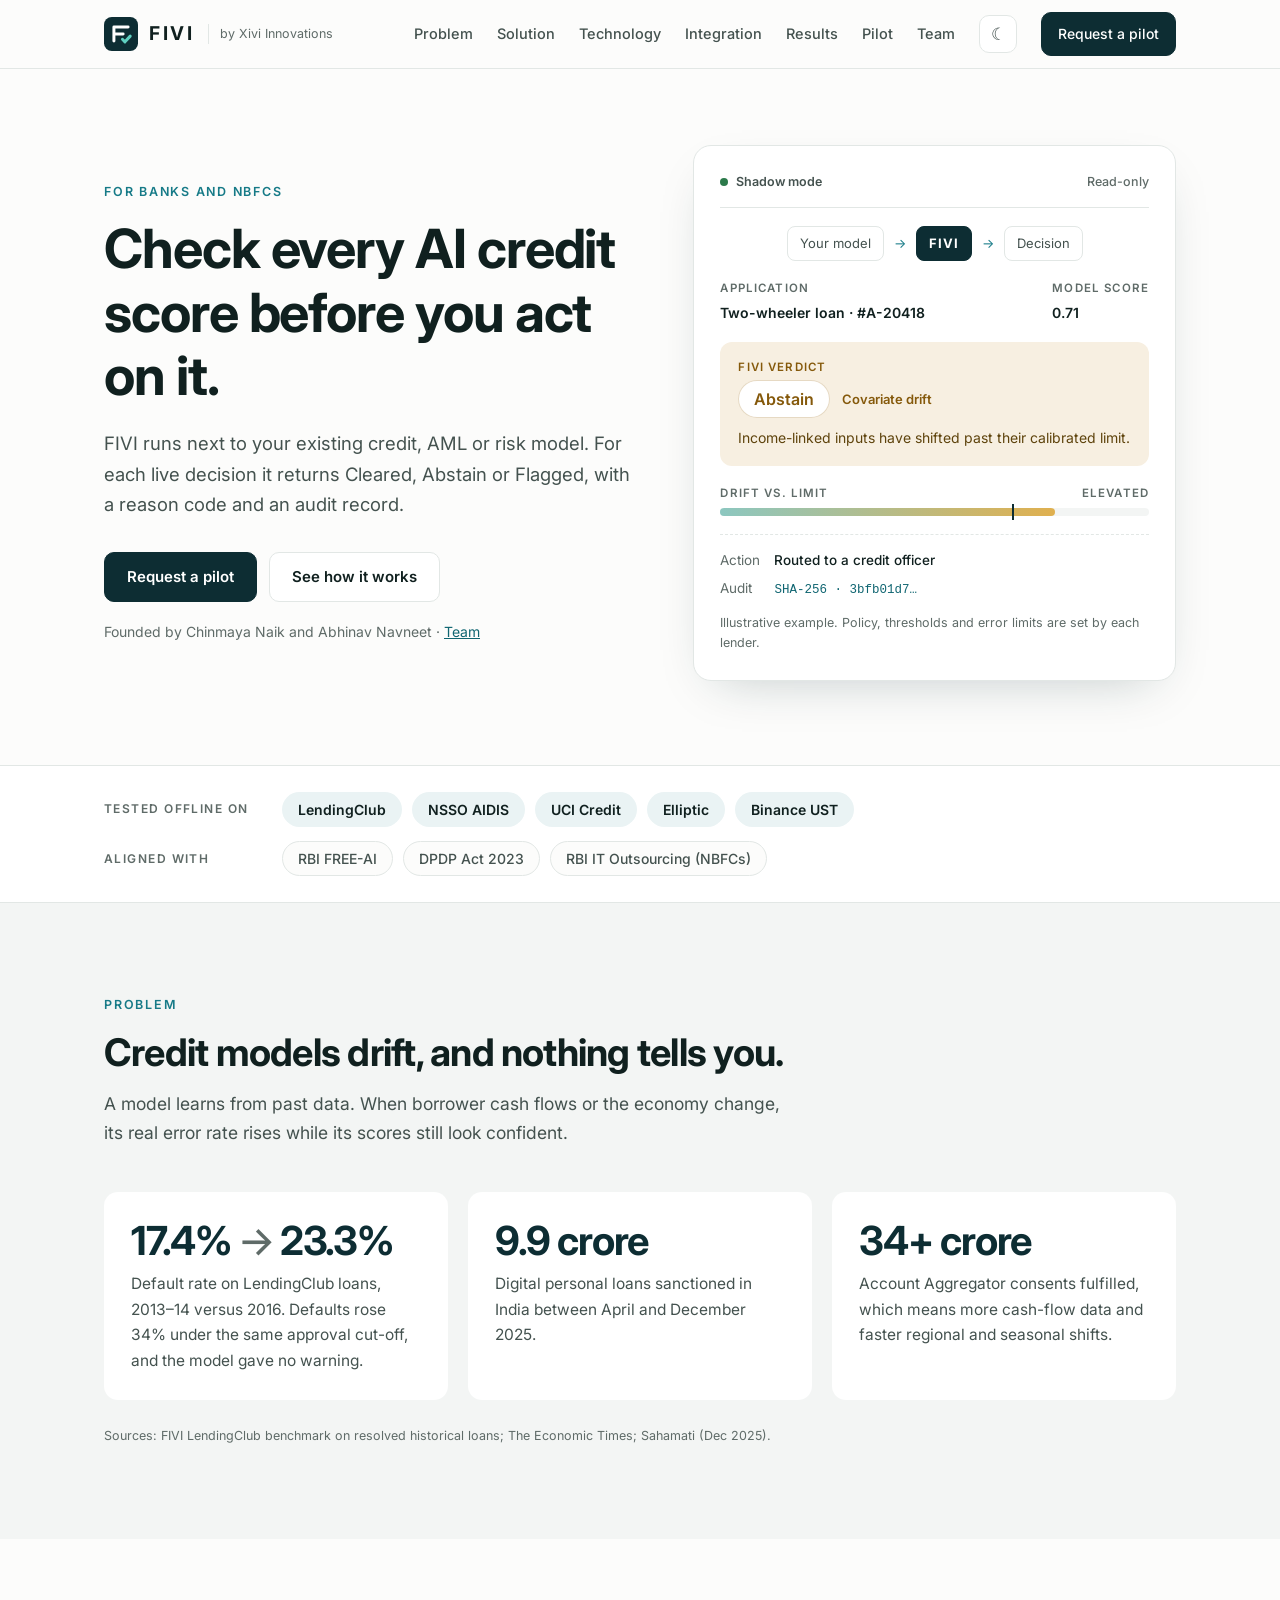
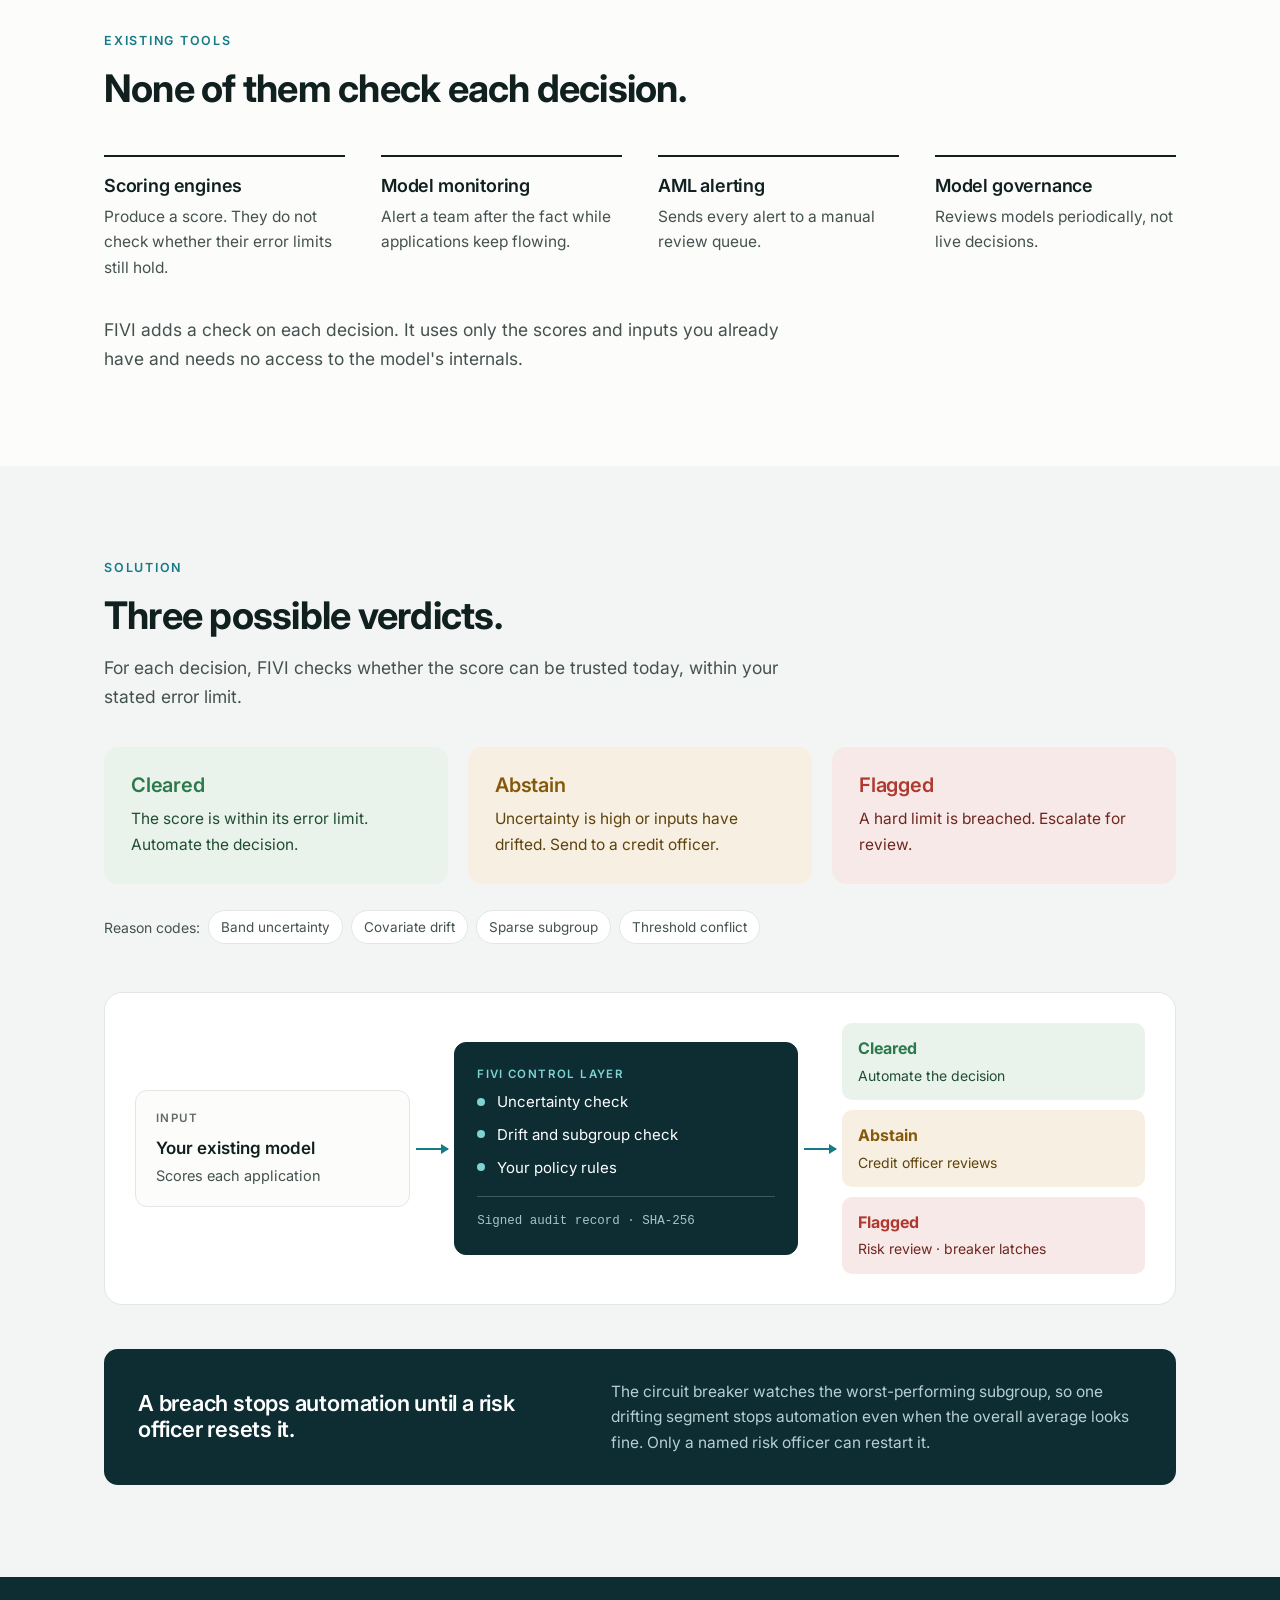
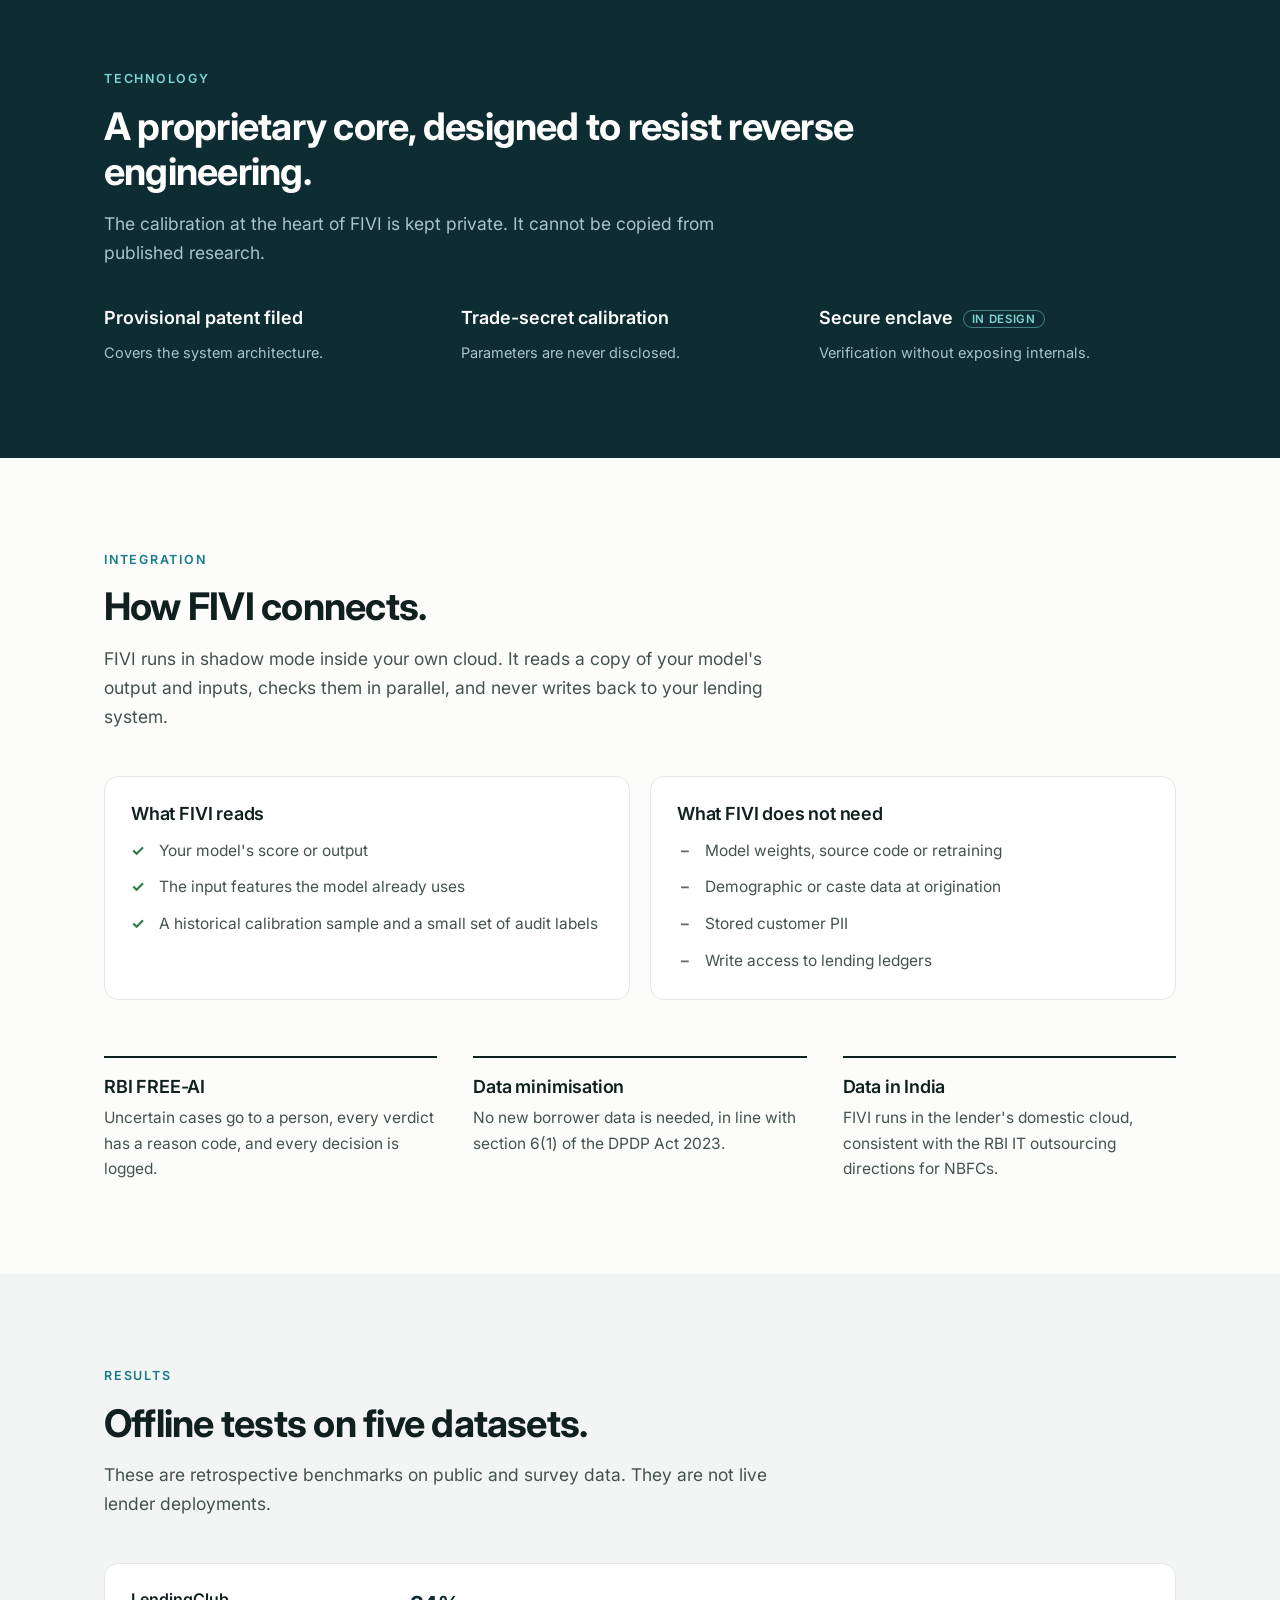
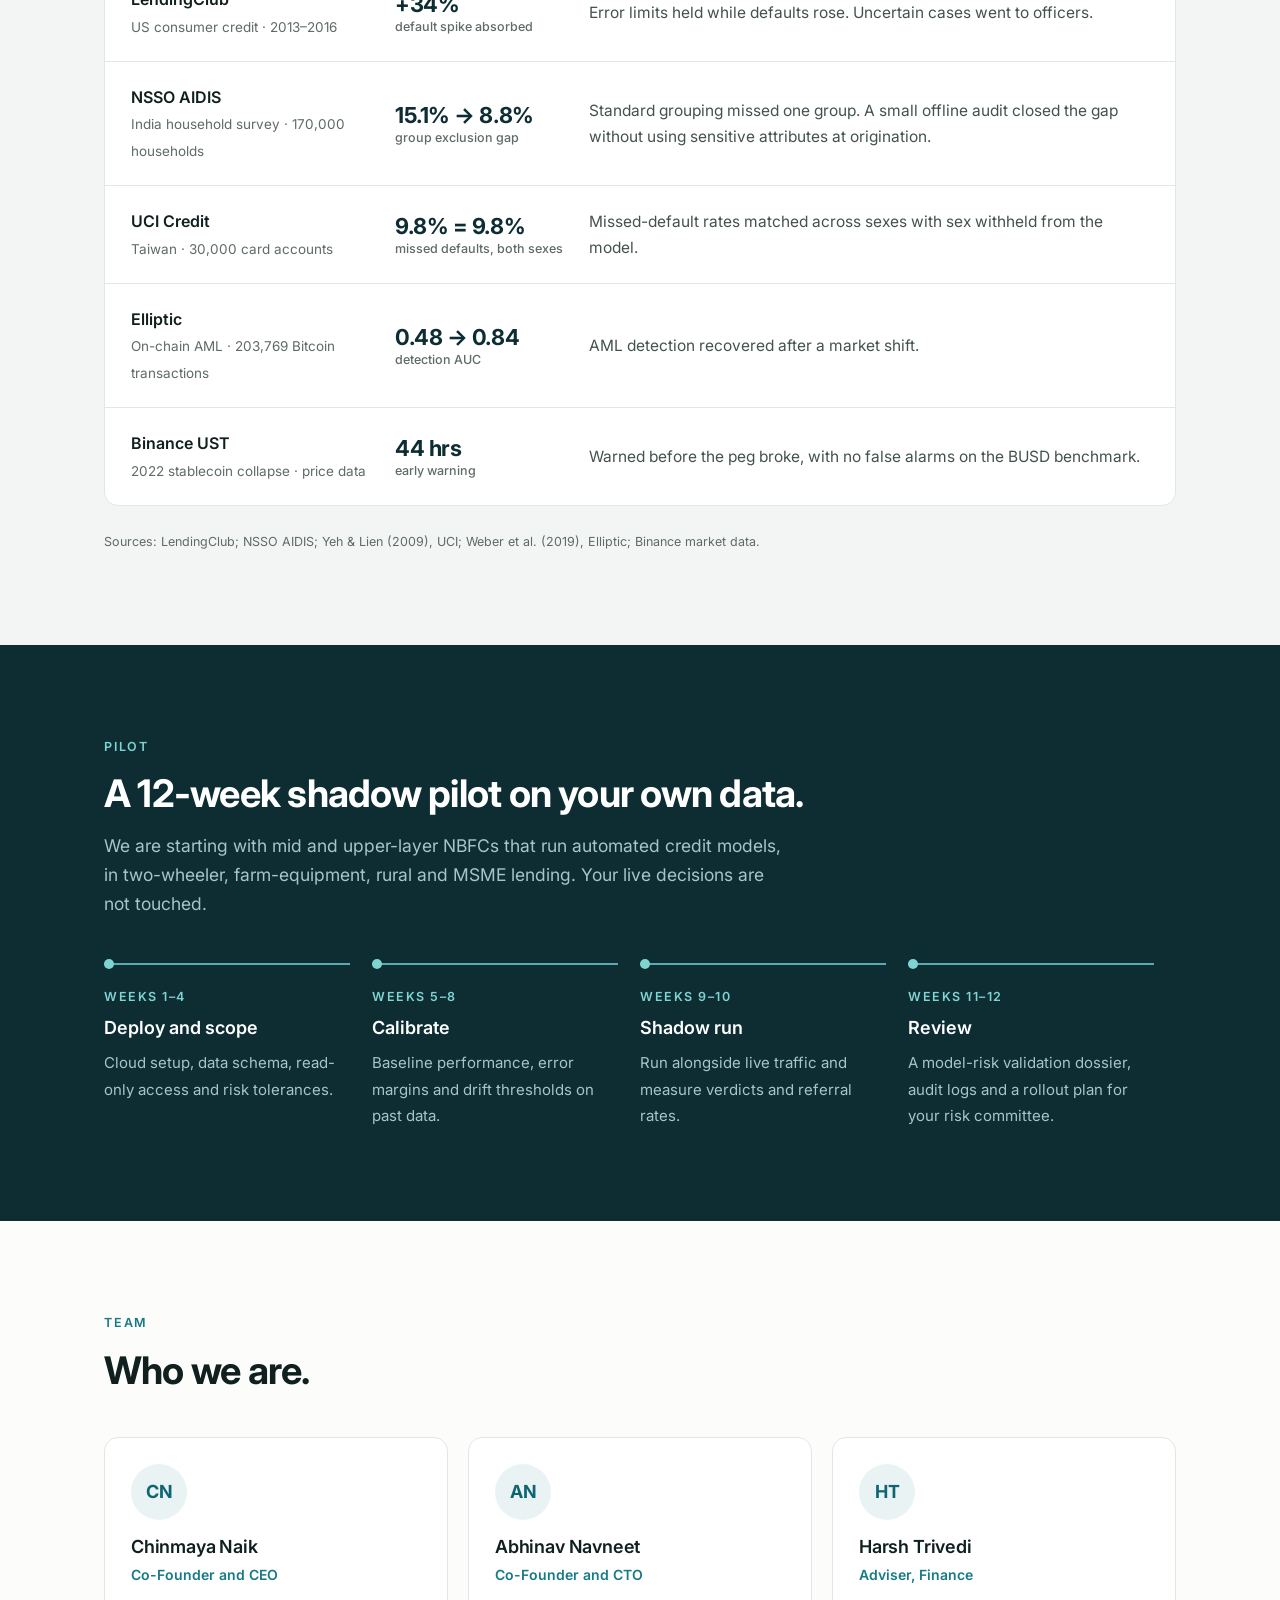
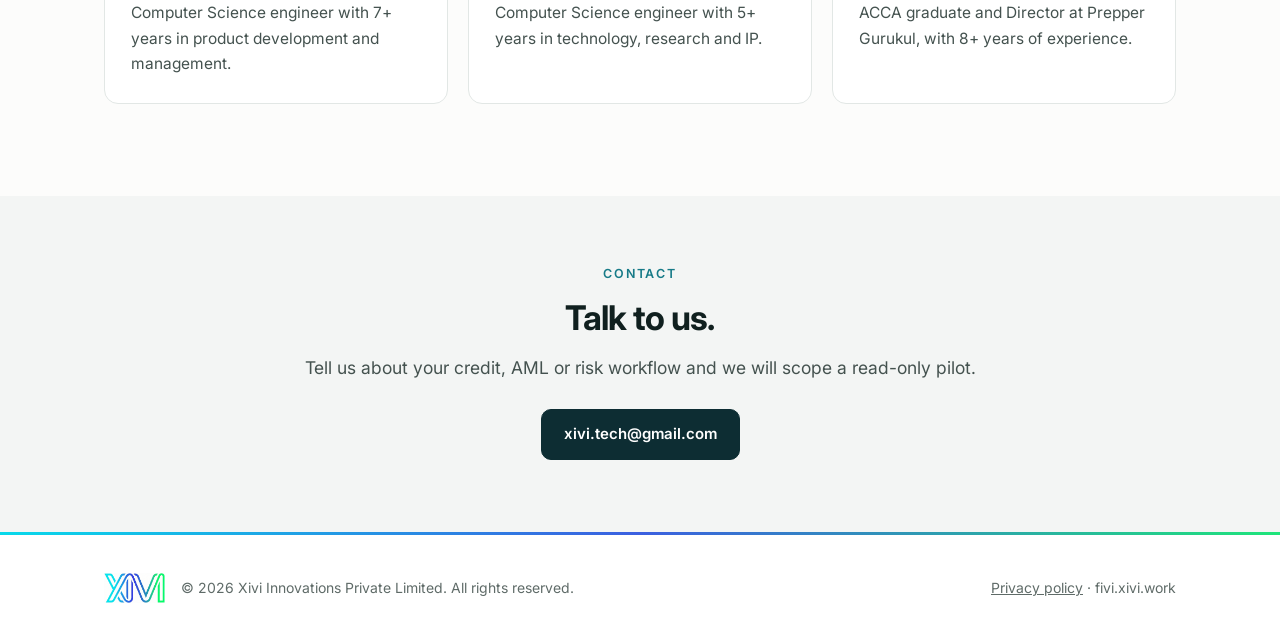
==== index.html @ 16d146a1 "Default to light mode, add opt-in dark toggle Co-Authored-By: Claude Sonnet 5.5 <noreply@anthropic.c" ====
<!doctype html>
<html lang="en">
<head>
<meta charset="utf-8">
<meta name="viewport" content="width=device-width, initial-scale=1">
<meta name="color-scheme" content="light">
<script>try{if(localStorage.getItem("fivi-theme")==="dark")document.documentElement.setAttribute("data-theme","dark")}catch(e){}</script>
<title>FIVI — Verification layer for AI credit decisions</title>
<meta name="description" content="FIVI runs next to your existing credit, AML or risk model and returns Cleared, Abstain or Flagged for each live decision, with a reason code and an audit record.">
<meta property="og:title" content="FIVI — Verification layer for AI credit decisions">
<meta property="og:description" content="Check every AI credit score against your error limits before you act on it.">
<link rel="icon" href="assets/fivi-mark.svg" type="image/svg+xml">
<link rel="preconnect" href="https://fonts.googleapis.com">
<link rel="preconnect" href="https://fonts.gstatic.com" crossorigin>
<link href="https://fonts.googleapis.com/css2?family=Inter:wght@400;500;600;700&display=swap" rel="stylesheet">
<link rel="stylesheet" href="assets/site.css">
</head>
<body>

<header>
  <div class="wrap nav">
    <a class="brand" href="#top" aria-label="FIVI home">
      <img src="assets/fivi-mark.svg" alt="">
      <b>FIVI</b><span>by Xivi Innovations</span>
    </a>
    <nav class="links">
      <a href="#problem">Problem</a>
      <a href="#solution">Solution</a>
      <a href="#technology">Technology</a>
      <a href="#integration">Integration</a>
      <a href="#results">Results</a>
      <a href="#pilot">Pilot</a>
      <a href="#team">Team</a>
      <button class="theme" id="theme" type="button" aria-label="Switch to dark mode">☾</button>
      <a class="btn primary sm" href="#contact">Request a pilot</a>
    </nav>
  </div>
</header>

<main id="top">

<section class="hero">
  <div class="wrap">
    <div>
      <p class="eyebrow">For banks and NBFCs</p>
      <h1>Check every AI credit score before you act on it.</h1>
      <p class="lead">FIVI runs next to your existing credit, AML or risk model. For each live decision it returns Cleared, Abstain or Flagged, with a reason code and an audit record.</p>
      <div class="cta">
        <a class="btn primary" href="#contact">Request a pilot</a>
        <a class="btn" href="#solution">See how it works</a>
      </div>
      <p class="founders">Founded by Chinmaya Naik and Abhinav Navneet · <a href="#team">Team</a></p>
    </div>

    <div class="panel" aria-label="Example FIVI verdict screen">
      <div class="pbar"><span class="dot live"></span>Shadow mode<span class="pbar-r">Read-only</span></div>
      <div class="pflow">
        <span>Your model</span><i>→</i><span class="core">FIVI</span><i>→</i><span>Decision</span>
      </div>
      <div class="pcase">
        <div><small>Application</small><b>Two-wheeler loan · #A-20418</b></div>
        <div><small>Model score</small><b>0.71</b></div>
      </div>
      <div class="pverdict">
        <small>FIVI verdict</small>
        <div class="vrow"><span class="chip warn big">Abstain</span><span class="rc">Covariate drift</span></div>
        <p>Income-linked inputs have shifted past their calibrated limit.</p>
      </div>
      <div class="meter">
        <div class="mrow"><small>Drift vs. limit</small><small>Elevated</small></div>
        <div class="track"><div class="fill"></div><div class="lim"></div></div>
      </div>
      <dl class="record">
        <dt>Action</dt><dd>Routed to a credit officer</dd>
        <dt>Audit</dt><dd><code>SHA-256 · 3bfb01d7…</code></dd>
      </dl>
      <p class="note">Illustrative example. Policy, thresholds and error limits are set by each lender.</p>
    </div>
  </div>
</section>

<div class="proof" aria-label="Offline tests and regulatory alignment">
  <div class="wrap">
    <div class="prow">
      <span class="plabel">Tested offline on</span>
      <div class="pitems tested"><span>LendingClub</span><span>NSSO AIDIS</span><span>UCI Credit</span><span>Elliptic</span><span>Binance UST</span></div>
    </div>
    <div class="prow">
      <span class="plabel">Aligned with</span>
      <div class="pitems reg"><span>RBI FREE-AI</span><span>DPDP Act 2023</span><span>RBI IT Outsourcing (NBFCs)</span></div>
    </div>
  </div>
</div>

<section id="problem" class="tint">
  <div class="wrap">
    <p class="eyebrow">Problem</p>
    <h2>Credit models drift, and nothing tells you.</h2>
    <p class="sec-intro">A model learns from past data. When borrower cash flows or the economy change, its real error rate rises while its scores still look confident.</p>
    <div class="grid g3">
      <div class="card">
        <div class="num">17.4%<span class="to">→</span>23.3%</div>
        <p class="cap">Default rate on LendingClub loans, 2013–14 versus 2016. Defaults rose 34% under the same approval cut-off, and the model gave no warning.</p>
      </div>
      <div class="card">
        <div class="num">9.9 crore</div>
        <p class="cap">Digital personal loans sanctioned in India between April and December 2025.</p>
      </div>
      <div class="card">
        <div class="num">34+ crore</div>
        <p class="cap">Account Aggregator consents fulfilled, which means more cash-flow data and faster regional and seasonal shifts.</p>
      </div>
    </div>
    <p class="src">Sources: FIVI LendingClub benchmark on resolved historical loans; The Economic Times; Sahamati (Dec 2025).</p>
  </div>
</section>

<section id="gap">
  <div class="wrap">
    <p class="eyebrow">Existing tools</p>
    <h2>None of them check each decision.</h2>
    <div class="cols c4">
      <div><h3>Scoring engines</h3><p>Produce a score. They do not check whether their error limits still hold.</p></div>
      <div><h3>Model monitoring</h3><p>Alert a team after the fact while applications keep flowing.</p></div>
      <div><h3>AML alerting</h3><p>Sends every alert to a manual review queue.</p></div>
      <div><h3>Model governance</h3><p>Reviews models periodically, not live decisions.</p></div>
    </div>
    <p class="sec-intro" style="margin-top:36px">FIVI adds a check on each decision. It uses only the scores and inputs you already have and needs no access to the model's internals.</p>
  </div>
</section>

<section id="solution" class="tint">
  <div class="wrap">
    <p class="eyebrow">Solution</p>
    <h2>Three possible verdicts.</h2>
    <p class="sec-intro">For each decision, FIVI checks whether the score can be trusted today, within your stated error limit.</p>
    <div class="grid g3" style="margin-top:36px">
      <div class="vc ok"><h3>Cleared</h3><p>The score is within its error limit. Automate the decision.</p></div>
      <div class="vc warn"><h3>Abstain</h3><p>Uncertainty is high or inputs have drifted. Send to a credit officer.</p></div>
      <div class="vc bad"><h3>Flagged</h3><p>A hard limit is breached. Escalate for review.</p></div>
    </div>
    <div class="codes"><span>Reason codes:</span>
      <span class="t">Band uncertainty</span><span class="t">Covariate drift</span><span class="t">Sparse subgroup</span><span class="t">Threshold conflict</span></div>

    <div class="diagram" role="img" aria-label="Your model's score goes into the FIVI control layer, which returns Cleared to automate, Abstain to a credit officer, or Flagged to risk review.">
      <div class="d-box">
        <small>Input</small>
        <b>Your existing model</b>
        <span>Scores each application</span>
      </div>
      <div class="d-arrow" aria-hidden="true"></div>
      <div class="d-box core">
        <small>FIVI control layer</small>
        <ul><li>Uncertainty check</li><li>Drift and subgroup check</li><li>Your policy rules</li></ul>
        <div class="seal">Signed audit record · SHA-256</div>
      </div>
      <div class="d-arrow" aria-hidden="true"></div>
      <div class="d-outs">
        <div class="d-out ok"><b>Cleared</b><span>Automate the decision</span></div>
        <div class="d-out warn"><b>Abstain</b><span>Credit officer reviews</span></div>
        <div class="d-out bad"><b>Flagged</b><span>Risk review · breaker latches</span></div>
      </div>
    </div>

    <div class="callout">
      <h3>A breach stops automation until a risk officer resets it.</h3>
      <p>The circuit breaker watches the worst-performing subgroup, so one drifting segment stops automation even when the overall average looks fine. Only a named risk officer can restart it.</p>
    </div>
  </div>
</section>

<section id="technology" class="dark">
  <div class="wrap">
    <p class="eyebrow">Technology</p>
    <h2>A proprietary core, designed to resist reverse engineering.</h2>
    <p class="sec-intro">The calibration at the heart of FIVI is kept private. It cannot be copied from published research.</p>
    <div class="defend solo">
      <div><b>Provisional patent filed</b><span>Covers the system architecture.</span></div>
      <div><b>Trade-secret calibration</b><span>Parameters are never disclosed.</span></div>
      <div><b>Secure enclave <em>in design</em></b><span>Verification without exposing internals.</span></div>
    </div>
  </div>
</section>

<section id="integration">
  <div class="wrap">
    <p class="eyebrow">Integration</p>
    <h2>How FIVI connects.</h2>
    <p class="sec-intro">FIVI runs in shadow mode inside your own cloud. It reads a copy of your model's output and inputs, checks them in parallel, and never writes back to your lending system.</p>
    <div class="split">
      <div class="card"><h3>What FIVI reads</h3>
        <ul class="list yes">
          <li>Your model's score or output</li>
          <li>The input features the model already uses</li>
          <li>A historical calibration sample and a small set of audit labels</li>
        </ul>
      </div>
      <div class="card"><h3>What FIVI does not need</h3>
        <ul class="list no">
          <li>Model weights, source code or retraining</li>
          <li>Demographic or caste data at origination</li>
          <li>Stored customer PII</li>
          <li>Write access to lending ledgers</li>
        </ul>
      </div>
    </div>
    <div class="cols c3">
      <div><h3>RBI FREE-AI</h3><p>Uncertain cases go to a person, every verdict has a reason code, and every decision is logged.</p></div>
      <div><h3>Data minimisation</h3><p>No new borrower data is needed, in line with section 6(1) of the DPDP Act 2023.</p></div>
      <div><h3>Data in India</h3><p>FIVI runs in the lender's domestic cloud, consistent with the RBI IT outsourcing directions for NBFCs.</p></div>
    </div>
  </div>
</section>

<section id="results" class="tint">
  <div class="wrap">
    <p class="eyebrow">Results</p>
    <h2>Offline tests on five datasets.</h2>
    <p class="sec-intro">These are retrospective benchmarks on public and survey data. They are not live lender deployments.</p>
    <div class="ds">
      <div class="dsr"><div><b>LendingClub</b><small>US consumer credit · 2013–2016</small></div>
        <div class="st">+34%<small>default spike absorbed</small></div>
        <p>Error limits held while defaults rose. Uncertain cases went to officers.</p></div>
      <div class="dsr"><div><b>NSSO AIDIS</b><small>India household survey · 170,000 households</small></div>
        <div class="st">15.1% → 8.8%<small>group exclusion gap</small></div>
        <p>Standard grouping missed one group. A small offline audit closed the gap without using sensitive attributes at origination.</p></div>
      <div class="dsr"><div><b>UCI Credit</b><small>Taiwan · 30,000 card accounts</small></div>
        <div class="st">9.8% = 9.8%<small>missed defaults, both sexes</small></div>
        <p>Missed-default rates matched across sexes with sex withheld from the model.</p></div>
      <div class="dsr"><div><b>Elliptic</b><small>On-chain AML · 203,769 Bitcoin transactions</small></div>
        <div class="st">0.48 → 0.84<small>detection AUC</small></div>
        <p>AML detection recovered after a market shift.</p></div>
      <div class="dsr"><div><b>Binance UST</b><small>2022 stablecoin collapse · price data</small></div>
        <div class="st">44 hrs<small>early warning</small></div>
        <p>Warned before the peg broke, with no false alarms on the BUSD benchmark.</p></div>
    </div>
    <p class="src">Sources: LendingClub; NSSO AIDIS; Yeh &amp; Lien (2009), UCI; Weber et al. (2019), Elliptic; Binance market data.</p>
  </div>
</section>

<section id="pilot" class="dark">
  <div class="wrap">
    <p class="eyebrow">Pilot</p>
    <h2>A 12-week shadow pilot on your own data.</h2>
    <p class="sec-intro">We are starting with mid and upper-layer NBFCs that run automated credit models, in two-wheeler, farm-equipment, rural and MSME lending. Your live decisions are not touched.</p>
    <div class="tl">
      <div><small>Weeks 1–4</small><b>Deploy and scope</b><span>Cloud setup, data schema, read-only access and risk tolerances.</span></div>
      <div><small>Weeks 5–8</small><b>Calibrate</b><span>Baseline performance, error margins and drift thresholds on past data.</span></div>
      <div><small>Weeks 9–10</small><b>Shadow run</b><span>Run alongside live traffic and measure verdicts and referral rates.</span></div>
      <div><small>Weeks 11–12</small><b>Review</b><span>A model-risk validation dossier, audit logs and a rollout plan for your risk committee.</span></div>
    </div>
  </div>
</section>

<section id="team">
  <div class="wrap">
    <p class="eyebrow">Team</p>
    <h2>Who we are.</h2>
    <div class="grid g3">
      <div class="card person"><div class="avatar">CN</div><h3>Chinmaya Naik</h3><div class="role">Co-Founder and CEO</div>
        <p>Computer Science engineer with 7+ years in product development and management.</p></div>
      <div class="card person"><div class="avatar">AN</div><h3>Abhinav Navneet</h3><div class="role">Co-Founder and CTO</div>
        <p>Computer Science engineer with 5+ years in technology, research and IP.</p></div>
      <div class="card person"><div class="avatar">HT</div><h3>Harsh Trivedi</h3><div class="role">Adviser, Finance</div>
        <p>ACCA graduate and Director at Prepper Gurukul, with 8+ years of experience.</p></div>
    </div>
  </div>
</section>

<section id="contact" class="tint contact">
  <div class="wrap">
    <p class="eyebrow">Contact</p>
    <h2>Talk to us.</h2>
    <p class="sec-intro">Tell us about your credit, AML or risk workflow and we will scope a read-only pilot.</p>
    <div class="cta"><a class="btn primary" href="mailto:xivi.tech@gmail.com?subject=FIVI%20shadow%20pilot">xivi.tech@gmail.com</a></div>
  </div>
</section>

</main>

<footer>
  <div class="wrap">
    <div class="logo">
      <img src="assets/xivi-logo.png" alt="XIVI">
      <p>© 2026 Xivi Innovations Private Limited. All rights reserved.</p>
    </div>
    <p><a href="privacy.html">Privacy policy</a> · fivi.xivi.work</p>
  </div>
</footer>

<script>(function(){var b=document.getElementById("theme"),r=document.documentElement;if(!b)return;function sync(){var d=r.getAttribute("data-theme")==="dark";b.textContent=d?"\u2600":"\u263E";b.setAttribute("aria-label",d?"Switch to light mode":"Switch to dark mode");}sync();b.addEventListener("click",function(){var d=r.getAttribute("data-theme")==="dark";if(d){r.removeAttribute("data-theme")}else{r.setAttribute("data-theme","dark")}try{localStorage.setItem("fivi-theme",d?"light":"dark")}catch(e){}sync();});})();</script>
</body>
</html>
---- assets/site.css ----
:root{
  --ink:#10201f; --ink2:#44524f; --mute:#5f6b68;
  --bg:#fcfcfb; --tint:#f3f5f4; --tealtint:#eaf3f4; --line:#e2e7e5;
  --deep:#0d2d33; --teal:#167a87; --teal2:#0f6571;
  --ok:#2c7a4b; --okbg:#eaf3eb;
  --warn:#85590b; --warnbg:#f7efe1;
  --bad:#b0392f; --badbg:#f7e9e7;
  --r:14px;
  --surface:#fff; --headbg:rgba(252,252,251,.92); --strong:#0d2d33;
  --btn:#0d2d33; --btnink:#fff; --btnhover:#12414a;
  --okink:#1f4d33; --warnink:#5e430c; --badink:#702620;
  color-scheme:light;
}
*{box-sizing:border-box}
html{scroll-behavior:smooth;scroll-padding-top:76px}
body{margin:0;background:var(--bg);color:var(--ink);font:16px/1.65 Inter,system-ui,-apple-system,"Segoe UI",Roboto,sans-serif;-webkit-font-smoothing:antialiased}
img{max-width:100%;display:block}
a{color:var(--teal2)}
.wrap{max-width:1120px;margin:0 auto;padding:0 24px}
.eyebrow{font-size:12.5px;font-weight:600;letter-spacing:.14em;text-transform:uppercase;color:var(--teal);margin:0 0 14px}
h1,h2,h3{margin:0;line-height:1.18;letter-spacing:-.02em;color:var(--ink)}
h1{font-size:clamp(34px,4.6vw,54px);font-weight:700}
h2{font-size:clamp(28px,3.4vw,38px);font-weight:700;max-width:760px}
h3{font-size:18px;font-weight:600;letter-spacing:-.01em}
p{margin:0}
.lead{font-size:18.5px;color:var(--ink2);max-width:600px;margin-top:20px}
.sec-intro{font-size:17.5px;color:var(--ink2);max-width:680px;margin-top:16px}

/* header */
header{position:sticky;top:0;z-index:20;background:var(--headbg);backdrop-filter:blur(10px);border-bottom:1px solid var(--line)}
.nav{display:flex;align-items:center;justify-content:space-between;height:68px}
.brand{display:flex;align-items:center;gap:11px;text-decoration:none;color:var(--ink)}
.brand img{width:34px;height:34px}
.brand b{font-size:19px;letter-spacing:.14em;font-weight:700}
.brand span{font-size:12.5px;color:var(--mute);border-left:1px solid var(--line);padding-left:11px;margin-left:2px}
.links{display:flex;align-items:center;gap:30px}
.links a{font-size:14.5px;color:var(--ink2);text-decoration:none;font-weight:500}
.links a:hover{color:var(--ink)}
.btn{display:inline-flex;align-items:center;gap:8px;padding:12px 22px;border-radius:10px;font-weight:600;font-size:15px;text-decoration:none;border:1px solid var(--line);color:var(--ink);background:var(--surface)}
.btn.primary{background:var(--btn);border-color:var(--btn);color:var(--btnink)}
.btn.primary:hover{background:var(--btnhover);box-shadow:0 0 0 3px rgba(22,122,135,.28)}
.btn:not(.primary):hover{border-color:var(--teal);color:var(--teal2)}
.btn:focus-visible,a:focus-visible{outline:3px solid #7fd3d1;outline-offset:2px}
.btn.sm{padding:9px 16px;font-size:14px}
@media(max-width:900px){.links a:not(.btn){display:none}.brand span{display:none}}

/* hero */
.hero{padding:76px 0 84px}
.hero .wrap{display:grid;grid-template-columns:1.05fr .95fr;gap:56px;align-items:center}
.cta{display:flex;gap:12px;flex-wrap:wrap;margin-top:32px}
.assure{display:flex;gap:22px;flex-wrap:wrap;margin-top:30px;font-size:14px;color:var(--mute)}
.assure span::before{content:"";display:inline-block;width:6px;height:6px;border-radius:50%;background:var(--teal);margin-right:8px;vertical-align:middle}
@media(max-width:900px){.hero .wrap{grid-template-columns:1fr;gap:44px}.hero{padding:48px 0 56px}}

/* hero flow card */
.panel{background:var(--surface);border:1px solid var(--line);border-radius:18px;padding:26px;box-shadow:0 18px 50px -24px rgba(13,45,51,.28)}
.panel-label{font-size:11.5px;letter-spacing:.14em;text-transform:uppercase;color:var(--mute);font-weight:600;margin-bottom:14px}
.flow{display:grid;gap:10px}
.node{border:1px solid var(--line);border-radius:12px;padding:14px 16px;background:var(--surface)}
.node small{display:block;color:var(--mute);font-size:13px;margin-top:2px}
.node b{font-size:15px;font-weight:600}
.node.core{background:var(--deep);border-color:var(--deep);color:#fff}
.node.core small{color:#a9c4c8}
.arrow{justify-self:center;color:var(--teal);font-size:18px;line-height:1}
.verdicts{display:flex;gap:8px;margin-top:16px;flex-wrap:wrap}
.chip{font-size:13px;font-weight:600;padding:6px 12px;border-radius:99px}
.chip.ok{background:var(--okbg);color:var(--ok)}
.chip.warn{background:var(--warnbg);color:var(--warn)}
.chip.bad{background:var(--badbg);color:var(--bad)}
.record{margin-top:16px;border-top:1px dashed var(--line);padding-top:14px;display:grid;grid-template-columns:auto 1fr;gap:6px 14px;font-size:13.5px}
.record dt{color:var(--mute)} .record dd{margin:0;font-weight:500}
.record code{font:12.5px ui-monospace,Consolas,monospace;color:var(--teal2)}
.note{font-size:12.5px;color:var(--mute);margin-top:12px}
.pbar{display:flex;align-items:center;gap:8px;font-size:12.5px;font-weight:600;color:var(--ink2);padding-bottom:14px;border-bottom:1px solid var(--line)}
.pbar-r{margin-left:auto;font-weight:500;color:var(--mute)}
.dot{width:8px;height:8px;border-radius:50%;background:var(--ok)}
.pflow{display:flex;align-items:center;justify-content:center;gap:10px;margin:18px 0;font-size:13px;color:var(--ink2)}
.pflow span{padding:6px 12px;border:1px solid var(--line);border-radius:8px;background:var(--surface)}
.pflow span.core{background:var(--deep);border-color:var(--deep);color:#fff;font-weight:700;letter-spacing:.08em}
.pflow i{font-style:normal;color:var(--teal)}
.pcase{display:flex;justify-content:space-between;gap:16px;font-size:14px}
.pcase small,.pverdict small,.mrow small{display:block;font-size:11.5px;letter-spacing:.1em;text-transform:uppercase;color:var(--mute);font-weight:600;margin-bottom:3px}
.pcase b{font-weight:600}
.pverdict{margin-top:18px;padding:16px 18px;border-radius:12px;background:var(--warnbg)}
.pverdict small{color:var(--warn)}
.vrow{display:flex;align-items:center;gap:12px;flex-wrap:wrap}
.chip.big{font-size:16px;padding:6px 16px;background:var(--surface);box-shadow:inset 0 0 0 1px rgba(154,106,18,.25)}
.rc{font-size:13px;font-weight:600;color:var(--warn)}
.pverdict p{margin-top:8px;font-size:14px;color:var(--warnink)}
.meter{margin-top:18px}
.mrow{display:flex;justify-content:space-between}
.track{position:relative;height:8px;border-radius:99px;background:var(--tint);margin-top:2px}
.fill{height:100%;width:78%;border-radius:99px;background:linear-gradient(90deg,#8cc7c0,#e0b04f)}
.lim{position:absolute;top:-4px;left:68%;width:2px;height:16px;background:var(--strong)}
.panel .record{margin-top:18px}

/* proof strip */
.proof{border-top:1px solid var(--line);border-bottom:1px solid var(--line);background:var(--surface);padding:26px 0}
.proof .wrap{display:grid;gap:14px}
.prow{display:flex;align-items:center;gap:14px 28px;flex-wrap:wrap}
.plabel{font-size:12px;letter-spacing:.12em;text-transform:uppercase;color:var(--mute);font-weight:600;min-width:150px}
.pitems{display:flex;gap:10px;flex-wrap:wrap;color:var(--ink2);font-size:14px}
.pitems span{font-weight:500;border:1px solid var(--line);border-radius:99px;padding:5px 15px;background:var(--bg)}
.pitems.tested span{font-weight:600;color:var(--ink);background:var(--tealtint);border-color:transparent}
@media(max-width:700px){.plabel{min-width:0;width:100%}}

/* sections */
section{padding:92px 0}
section.tint{background:var(--tint)}
section.dark{background:var(--deep);color:#e5eeef}
section.dark h2,section.dark h3{color:#fff}
section.dark .eyebrow{color:#7fd3d1}
section.dark .sec-intro{color:#a9c4c8}
.grid{display:grid;gap:20px;margin-top:44px}
.g2{grid-template-columns:repeat(2,1fr)}.g3{grid-template-columns:repeat(3,1fr)}.g4{grid-template-columns:repeat(4,1fr)}
@media(max-width:900px){.g3,.g4{grid-template-columns:1fr 1fr}}
@media(max-width:620px){.g2,.g3,.g4{grid-template-columns:1fr}}
.card{background:var(--surface);border:1px solid var(--line);border-radius:var(--r);padding:26px}
.card p{color:var(--ink2);font-size:15.5px;margin-top:8px}
.tint .card{border-color:transparent}
.num{font-size:40px;font-weight:700;letter-spacing:-.03em;color:var(--strong);line-height:1.1}
.num .to{color:var(--mute);font-weight:500;padding:0 6px}
.cap{font-size:14.5px;color:var(--ink2);margin-top:10px}
.src{font-size:12.5px;color:var(--mute);margin-top:26px}

/* verdict cards */
.vc{border-radius:var(--r);padding:26px;border:1px solid transparent}
.vc h3{font-size:20px}
.vc p{margin-top:8px;font-size:15.5px}
.vc.ok{background:var(--okbg);color:var(--okink)}.vc.ok h3{color:var(--ok)}
.vc.warn{background:var(--warnbg);color:var(--warnink)}.vc.warn h3{color:var(--warn)}
.vc.bad{background:var(--badbg);color:var(--badink)}.vc.bad h3{color:var(--bad)}
.codes{display:flex;gap:8px;flex-wrap:wrap;margin-top:26px;align-items:center;font-size:14px;color:var(--ink2)}
.codes span.t{background:var(--surface);border:1px solid var(--line);padding:5px 12px;border-radius:99px;font-size:13.5px}

/* steps */
.steps{list-style:none;margin:44px 0 0;padding:0;display:grid;grid-template-columns:repeat(4,1fr);gap:20px;counter-reset:s}
.steps li{counter-increment:s;position:relative;padding-top:20px;border-top:2px solid var(--teal)}
.steps li::before{content:"0" counter(s);display:block;font-size:13px;font-weight:700;color:var(--teal);letter-spacing:.1em;margin-bottom:8px}
.steps b{display:block;font-size:17px;font-weight:600;margin-bottom:6px}
.steps span{font-size:15px;color:var(--ink2)}
@media(max-width:900px){.steps{grid-template-columns:1fr 1fr}}
@media(max-width:560px){.steps{grid-template-columns:1fr}}

/* split lists */
.split{display:grid;grid-template-columns:1fr 1fr;gap:20px;margin-top:44px}
@media(max-width:760px){.split{grid-template-columns:1fr}}
.list{list-style:none;margin:14px 0 0;padding:0;display:grid;gap:11px}
.list li{padding-left:28px;position:relative;font-size:15.5px;color:var(--ink2)}
.list.yes li::before{content:"✓";position:absolute;left:0;color:var(--ok);font-weight:700}
.list.no li::before{content:"–";position:absolute;left:4px;color:var(--mute);font-weight:700}

/* callout */
.callout{margin-top:44px;background:var(--deep);color:#e5eeef;border-radius:var(--r);padding:30px 34px;display:grid;grid-template-columns:1fr 1.2fr;gap:30px;align-items:center}
.callout h3{color:#fff;font-size:22px}
.callout p{color:#b8cfd2;font-size:15.5px}
@media(max-width:760px){.callout{grid-template-columns:1fr;padding:26px}}
.state{display:flex;gap:10px;margin-top:14px;flex-wrap:wrap}
.state span{font-size:13px;font-weight:600;padding:5px 12px;border-radius:99px;background:rgba(255,255,255,.1);color:#fff}

/* traction */
.ds{margin-top:44px;border:1px solid var(--line);border-radius:var(--r);overflow:hidden;background:var(--surface)}
.dsr{display:grid;grid-template-columns:260px 1fr;gap:24px;padding:22px 26px;border-bottom:1px solid var(--line)}
.dsr:last-child{border-bottom:0}
.dsr b{display:block;font-size:16px;font-weight:600}
.dsr small{color:var(--mute);font-size:13.5px}
.dsr p{color:var(--ink2);font-size:15.5px}
@media(max-width:760px){.dsr{grid-template-columns:1fr;gap:6px}}

/* timeline */
.tl{display:grid;grid-template-columns:repeat(4,1fr);gap:0;margin-top:44px}
.tl div{padding:0 22px 0 0;position:relative}
.tl div::before{content:"";display:block;height:2px;background:#5ba9b2;margin-bottom:22px}
.tl div::after{content:"";position:absolute;top:-4px;left:0;width:10px;height:10px;border-radius:50%;background:#7fd3d1}
.tl small{display:block;font-size:12.5px;font-weight:600;letter-spacing:.12em;text-transform:uppercase;color:#7fd3d1;margin-bottom:6px}
.tl b{display:block;font-size:18px;color:#fff;font-weight:600;margin-bottom:6px}
.tl span{font-size:15px;color:#a9c4c8}
@media(max-width:900px){.tl{grid-template-columns:1fr 1fr;row-gap:36px}}
@media(max-width:560px){.tl{grid-template-columns:1fr}}

/* team */
.person{display:flex;flex-direction:column;gap:6px}
.avatar{width:56px;height:56px;border-radius:50%;background:var(--tealtint);color:var(--teal2);font-weight:700;display:grid;place-items:center;font-size:18px;margin-bottom:10px}
.role{font-size:14px;color:var(--teal);font-weight:600}

/* contact + footer */
.contact{text-align:center}
.contact h2{margin:0 auto}
.contact .sec-intro{margin-left:auto;margin-right:auto}
.contact .cta{justify-content:center}
footer{position:relative;border-top:1px solid var(--line);padding:40px 0;background:var(--surface)}
footer::before{content:"";position:absolute;left:0;right:0;top:-1px;height:3px;background:linear-gradient(90deg,#08d9ea,#3b5fe0 50%,#1ee57a)}
footer .wrap{display:flex;justify-content:space-between;align-items:center;gap:20px;flex-wrap:wrap}
footer .logo{display:flex;align-items:center;gap:16px}
footer .logo img{height:30px;width:auto;mix-blend-mode:multiply}
footer p{font-size:14px;color:var(--mute)}

/* founders line */
.founders{margin-top:18px;font-size:14px;color:var(--mute)}

/* proprietary core */
section.dark .grid{margin-top:40px}
.dcard{background:rgba(255,255,255,.06);border:1px solid rgba(255,255,255,.14);border-radius:var(--r);padding:26px}
.dcard .k{display:block;font-size:13px;font-weight:700;letter-spacing:.1em;color:#7fd3d1;margin-bottom:10px}
.dcard p{margin-top:10px;font-size:15.5px;color:#b8cfd2}
.defend{display:grid;grid-template-columns:repeat(3,1fr);gap:0;margin-top:28px;border-top:1px solid rgba(255,255,255,.18)}
.defend div{padding:22px 24px 0 0}
.defend b{display:block;color:#fff;font-size:16px;font-weight:600;margin-bottom:4px}
.defend em{font-style:normal;font-size:11.5px;font-weight:600;letter-spacing:.06em;text-transform:uppercase;color:#7fd3d1;border:1px solid rgba(127,211,209,.5);border-radius:99px;padding:1px 8px;margin-left:6px;vertical-align:middle}
.defend span{font-size:14.5px;color:#a9c4c8}
@media(max-width:760px){.defend{grid-template-columns:1fr}}

/* legal pages */
.legal{padding:64px 0 90px}
.legal .wrap{max-width:760px}
.legal h1{font-size:clamp(30px,4vw,40px);margin-bottom:8px}
.legal .upd{color:var(--mute);font-size:14px;margin-bottom:36px}
.legal h2{font-size:21px;margin:36px 0 10px;letter-spacing:-.01em}
.legal p,.legal li{color:var(--ink2);font-size:16px}
.legal p+p{margin-top:12px}
.legal ul{padding-left:22px;margin:10px 0}
.legal li{margin:6px 0}
footer a{color:var(--mute)}

/* nav fit */
.btn,.brand span,.links a{white-space:nowrap}
.links{gap:24px}
@media(max-width:1060px){.links a:not(.btn){display:none}.brand span{display:inline}}
@media(max-width:520px){.brand span{display:none}}

/* text columns (replace card grids) */
.cols{display:grid;gap:36px;margin-top:44px}
.cols.c3{grid-template-columns:repeat(3,1fr)}
.cols.c4{grid-template-columns:repeat(4,1fr)}
.cols>div{border-top:2px solid var(--ink);padding-top:18px}
.cols p{margin-top:8px;font-size:15.5px;color:var(--ink2)}
.split+.cols{margin-top:56px}
@media(max-width:900px){.cols.c4{grid-template-columns:1fr 1fr}.cols.c3{grid-template-columns:1fr}}
@media(max-width:560px){.cols.c4{grid-template-columns:1fr}}

/* flow diagram */
.diagram{display:grid;grid-template-columns:1fr 44px 1.25fr 44px 1.1fr;align-items:center;margin-top:48px;padding:30px;background:var(--surface);border:1px solid var(--line);border-radius:18px}
.d-box{border:1px solid var(--line);border-radius:12px;padding:18px 20px;background:var(--bg)}
.d-box small{display:block;font-size:11.5px;letter-spacing:.12em;text-transform:uppercase;font-weight:600;color:var(--mute);margin-bottom:6px}
.d-box b{display:block;font-size:17px;font-weight:600}
.d-box>span{font-size:14.5px;color:var(--ink2)}
.d-box.core{background:var(--deep);border-color:var(--deep);color:#fff;padding:22px}
.d-box.core small{color:#7fd3d1}
.d-box.core ul{list-style:none;margin:0;padding:0;display:grid;gap:8px;font-size:15px}
.d-box.core li{padding-left:20px;position:relative}
.d-box.core li::before{content:"";position:absolute;left:0;top:.5em;width:8px;height:8px;border-radius:50%;background:#7fd3d1}
.seal{margin-top:16px;padding-top:14px;border-top:1px solid rgba(255,255,255,.2);font-size:12.5px;color:#a9c4c8;font-family:ui-monospace,Consolas,monospace}
.d-arrow{height:2px;background:var(--teal);position:relative;margin:0 6px}
.d-arrow::after{content:"";position:absolute;right:-1px;top:-4px;border-left:8px solid var(--teal);border-top:5px solid transparent;border-bottom:5px solid transparent}
.d-outs{display:grid;gap:10px}
.d-out{border-radius:10px;padding:12px 16px}
.d-out b{display:block;font-size:16px}
.d-out span{font-size:14px}
.d-out.ok{background:var(--okbg);color:var(--okink)}.d-out.ok b{color:var(--ok)}
.d-out.warn{background:var(--warnbg);color:var(--warnink)}.d-out.warn b{color:var(--warn)}
.d-out.bad{background:var(--badbg);color:var(--badink)}.d-out.bad b{color:var(--bad)}
@media(max-width:900px){
  .diagram{grid-template-columns:1fr;gap:0;padding:20px}
  .d-arrow{width:2px;height:30px;margin:6px auto}
  .d-arrow::after{right:auto;left:-4px;top:auto;bottom:-1px;border-left:5px solid transparent;border-right:5px solid transparent;border-top:8px solid var(--teal);border-bottom:0}
}

/* traction stat column */
.dsr{grid-template-columns:240px 170px 1fr;align-items:center}
.st{font-size:22px;font-weight:700;letter-spacing:-.02em;color:var(--strong);line-height:1.2}
.st small{display:block;font-size:12.5px;font-weight:500;letter-spacing:0;color:var(--mute);margin-top:2px}
@media(max-width:900px){.dsr{grid-template-columns:200px 1fr}.dsr p{grid-column:1/-1}}
@media(max-width:760px){.dsr{grid-template-columns:1fr}}

/* contact tighten */
section.contact{padding:68px 0 72px}
.contact h2{font-size:clamp(26px,3vw,34px)}
.contact .cta{margin-top:26px}

/* dark theme */
/* dark theme: opt-in via the toggle */
:root[data-theme="dark"]{
    --ink:#e8f0f0; --ink2:#b9c9ca; --mute:#8fa5a7;
    --bg:#0b1a1d; --tint:#0f2024; --tealtint:#16363c; --line:#2b474e;
    --deep:#12353d; --teal:#6fb6bf; --teal2:#8cc9d1;
    --ok:#74d39c; --okbg:#15271e; --okink:#bfe8cf;
    --warn:#f0bb5a; --warnbg:#2c2410; --warnink:#f0d9a8;
    --bad:#ff948a; --badbg:#2d1b1a; --badink:#f4c3be;
    --surface:#12262b; --headbg:rgba(11,26,29,.9); --strong:#e8f0f0;
    --btn:#6fb6bf; --btnink:#062a30; --btnhover:#86c6ce;
    color-scheme:dark;
  }
:root[data-theme="dark"] .panel{box-shadow:0 18px 50px -24px rgba(0,0,0,.6)}
:root[data-theme="dark"] .brand img{border-radius:8px;box-shadow:0 0 0 1px rgba(255,255,255,.2)}
:root[data-theme="dark"] .chip.big{box-shadow:inset 0 0 0 1px rgba(240,187,90,.35)}
:root[data-theme="dark"] .fill{background:linear-gradient(90deg,#3f8f98,#e0b04f)}
:root[data-theme="dark"] .tint .card{border-color:var(--line)}
:root[data-theme="dark"] .pbar .dot{box-shadow:0 0 0 3px rgba(116,211,156,.2)}
:root[data-theme="dark"] footer .logo img{background:#fff;padding:5px 9px;border-radius:7px;mix-blend-mode:normal;height:34px}
:root[data-theme="dark"] .d-box.core,:root[data-theme="dark"] .node.core,:root[data-theme="dark"] .pflow span.core{border-color:#2a5059}
:root[data-theme="dark"] section.dark{background:#0f2b31}
:root[data-theme="dark"] .callout{background:#12353d}
:root[data-theme="dark"] section.dark h2,:root[data-theme="dark"] section.dark h3,:root[data-theme="dark"] .tl b,:root[data-theme="dark"] .defend b,:root[data-theme="dark"] .callout h3,:root[data-theme="dark"] .d-box.core,:root[data-theme="dark"] .node.core,:root[data-theme="dark"] .pflow span.core{color:#e8f0f0}
:root[data-theme="dark"] .btn:not(.primary):hover{color:var(--teal2)}

/* proprietary strip */
.defend.solo{margin-top:36px;border-top:0}
.defend.solo div{padding:0 28px 0 0}
.defend.solo b{font-size:18px;margin-bottom:6px}

/* theme toggle */
.theme{width:38px;height:38px;border-radius:10px;border:1px solid var(--line);background:var(--surface);color:var(--ink2);font-size:17px;line-height:1;cursor:pointer;display:grid;place-items:center;padding:0}
.theme:hover{border-color:var(--teal);color:var(--teal2)}
.theme:focus-visible{outline:3px solid #7fd3d1;outline-offset:2px}
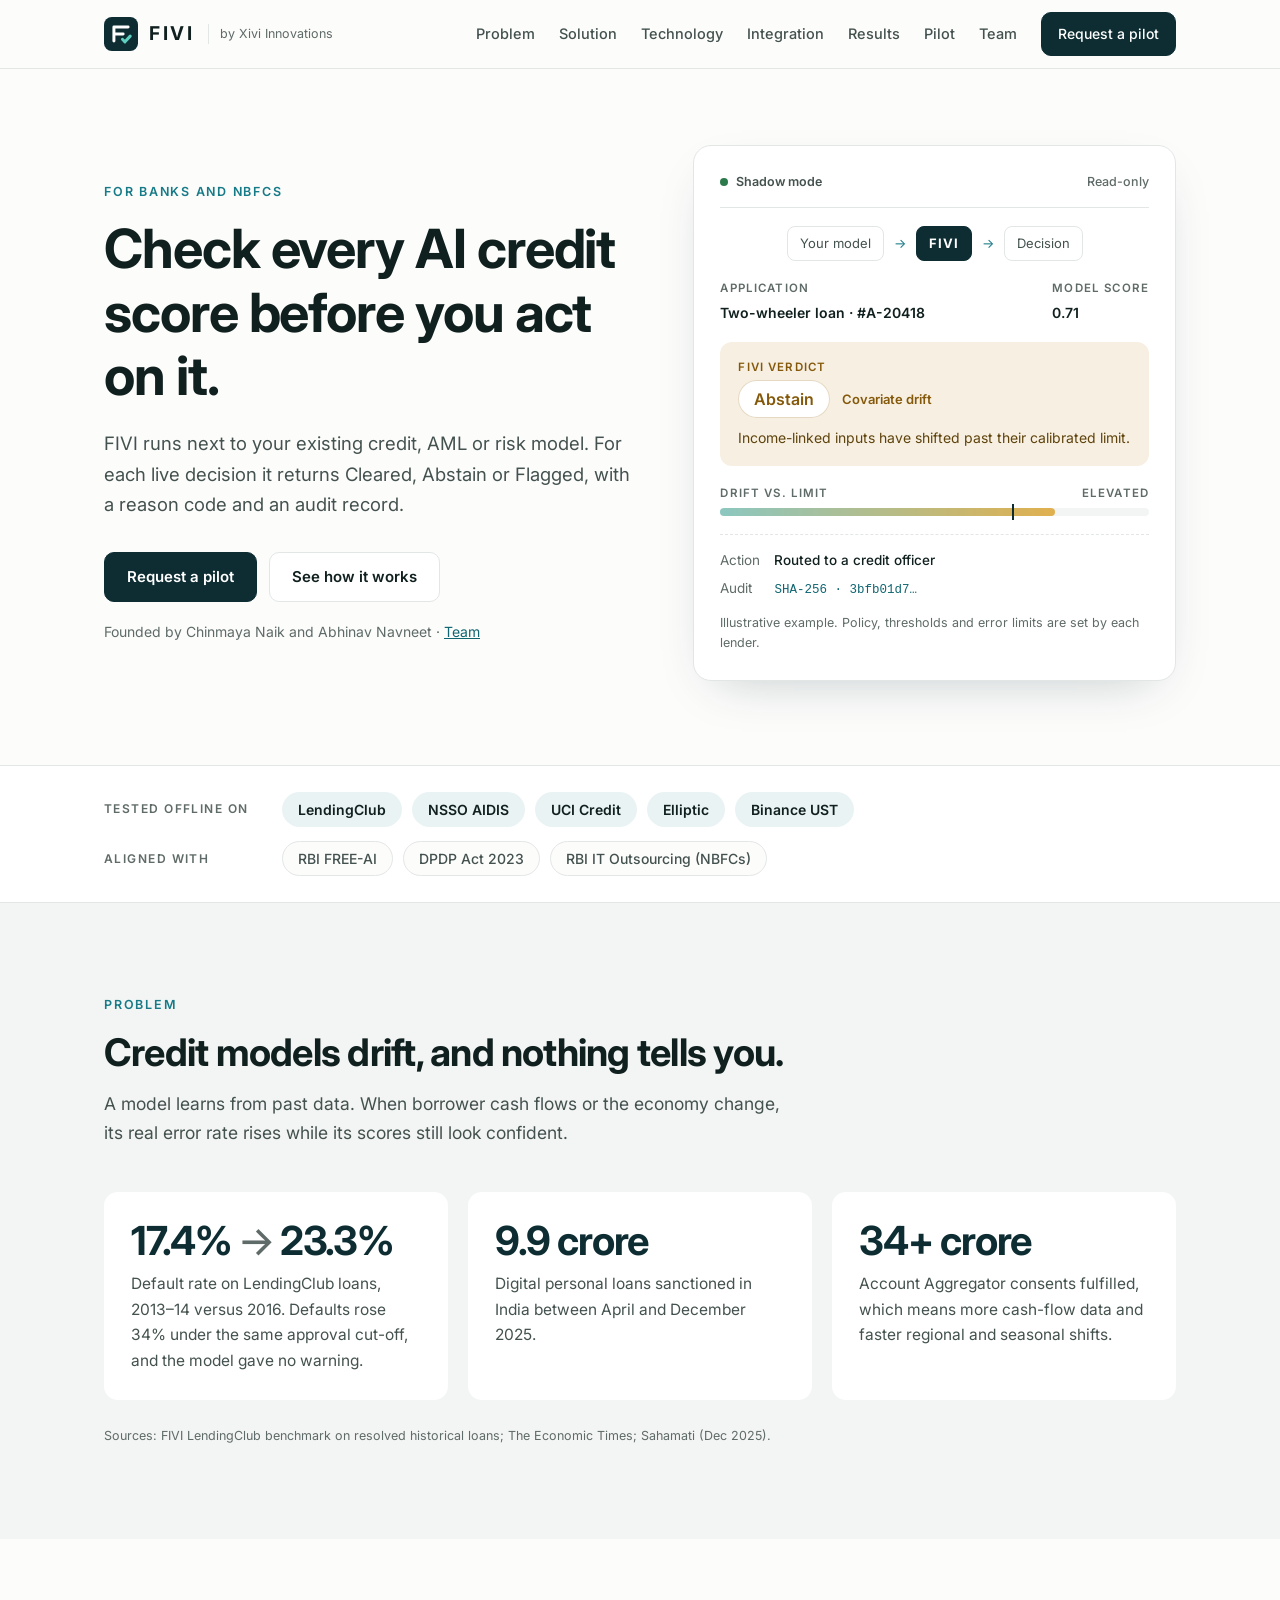
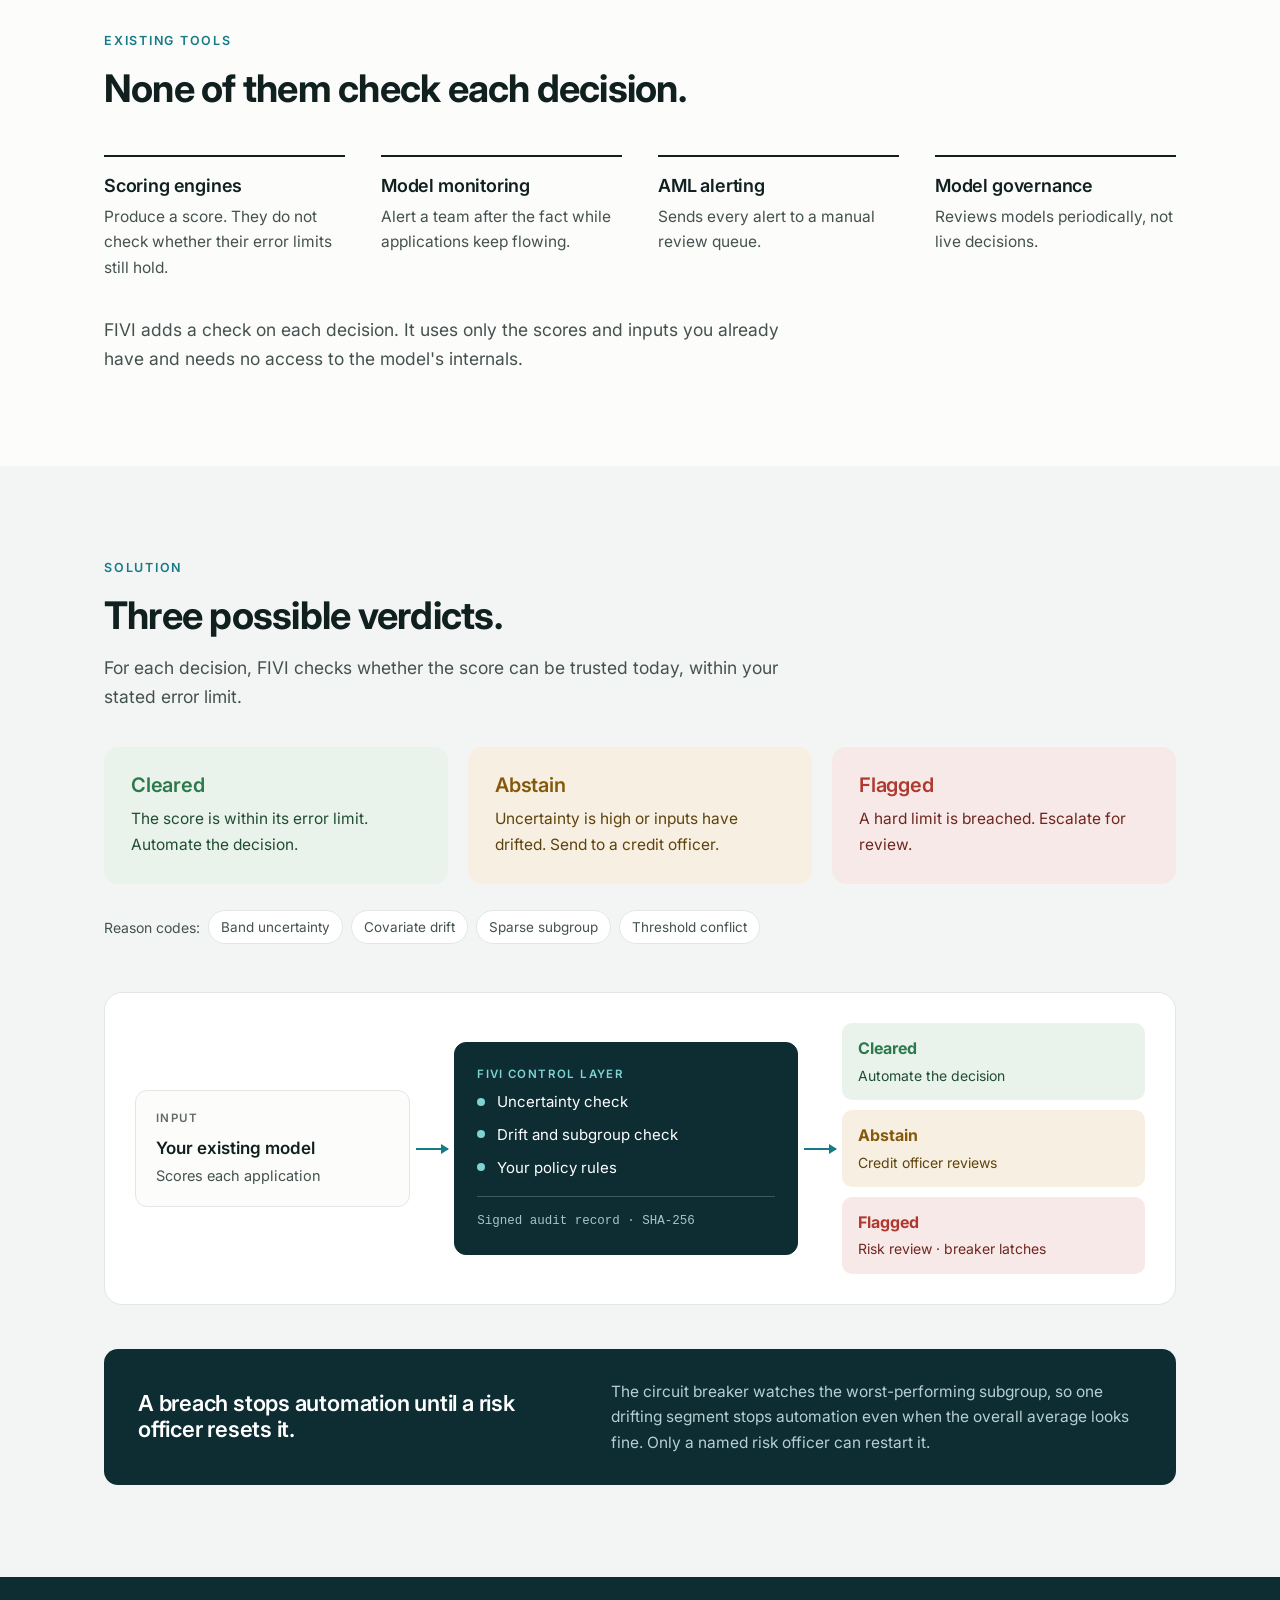
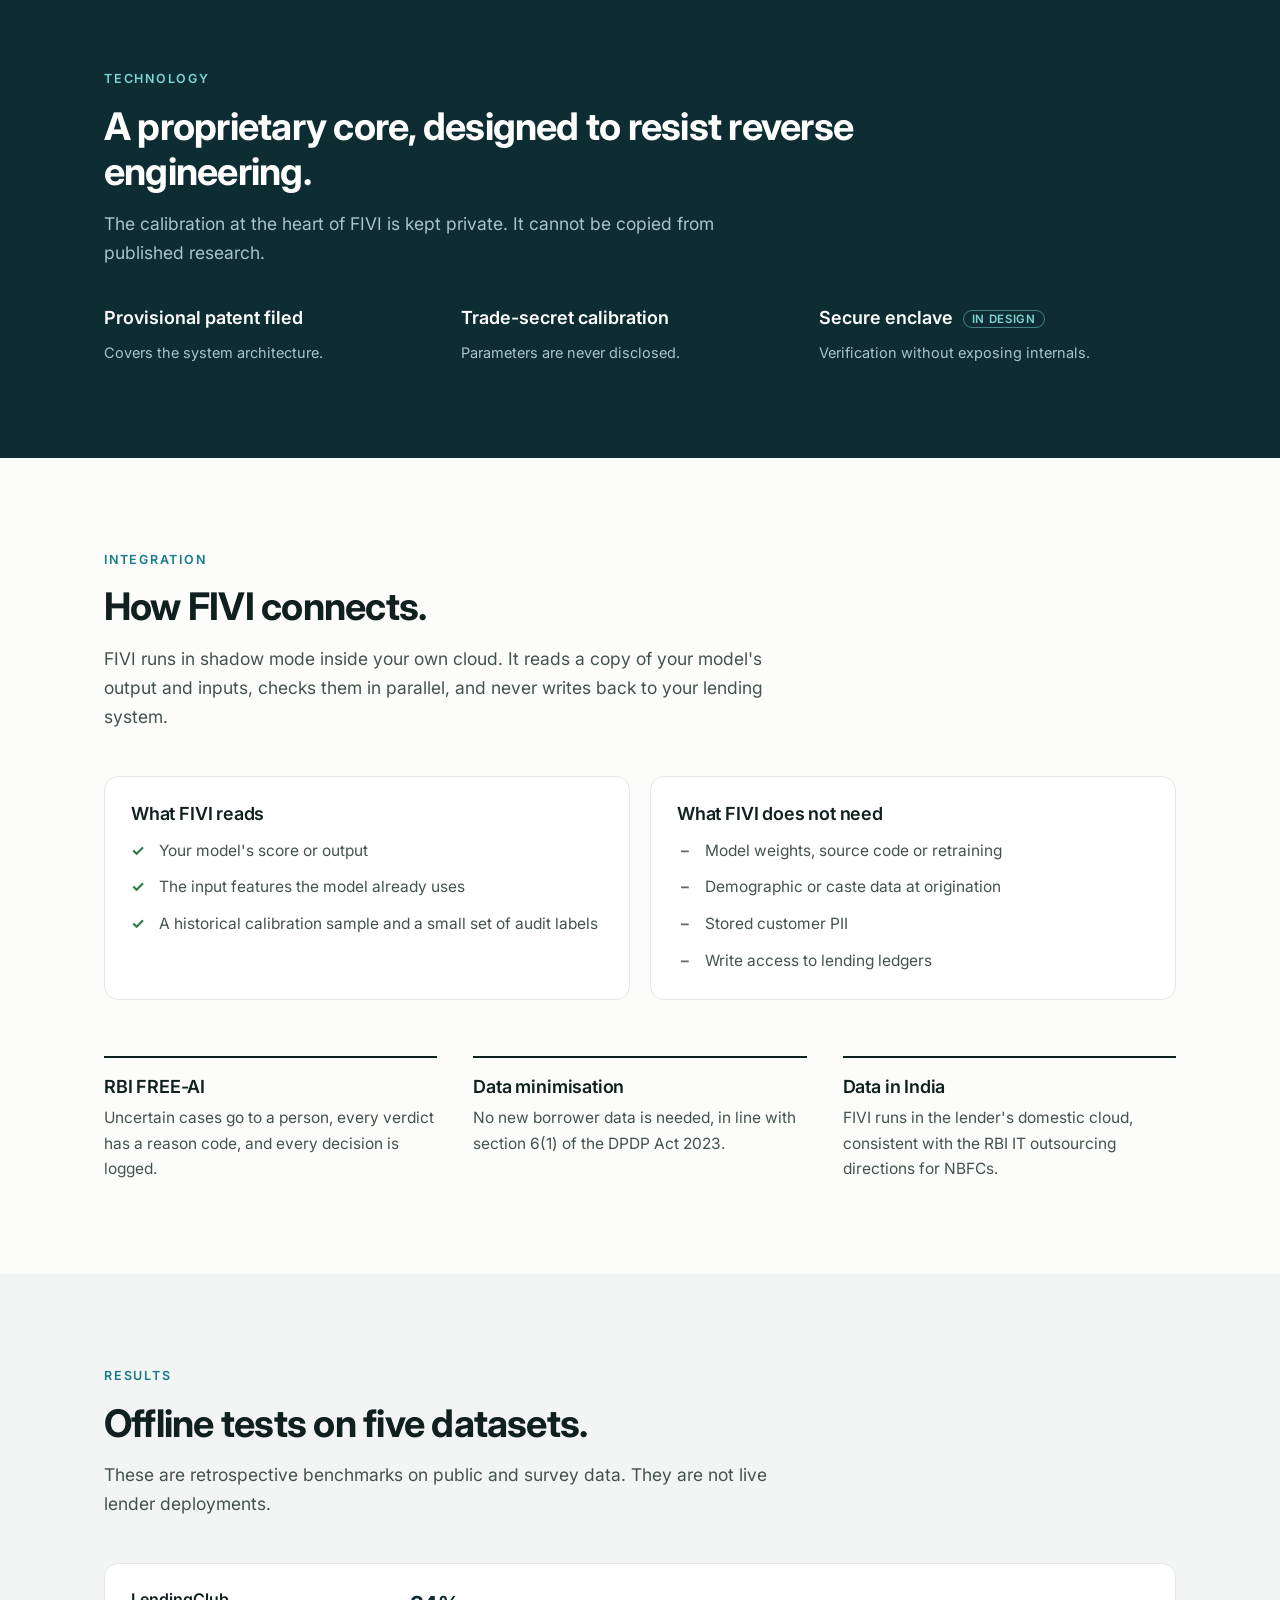
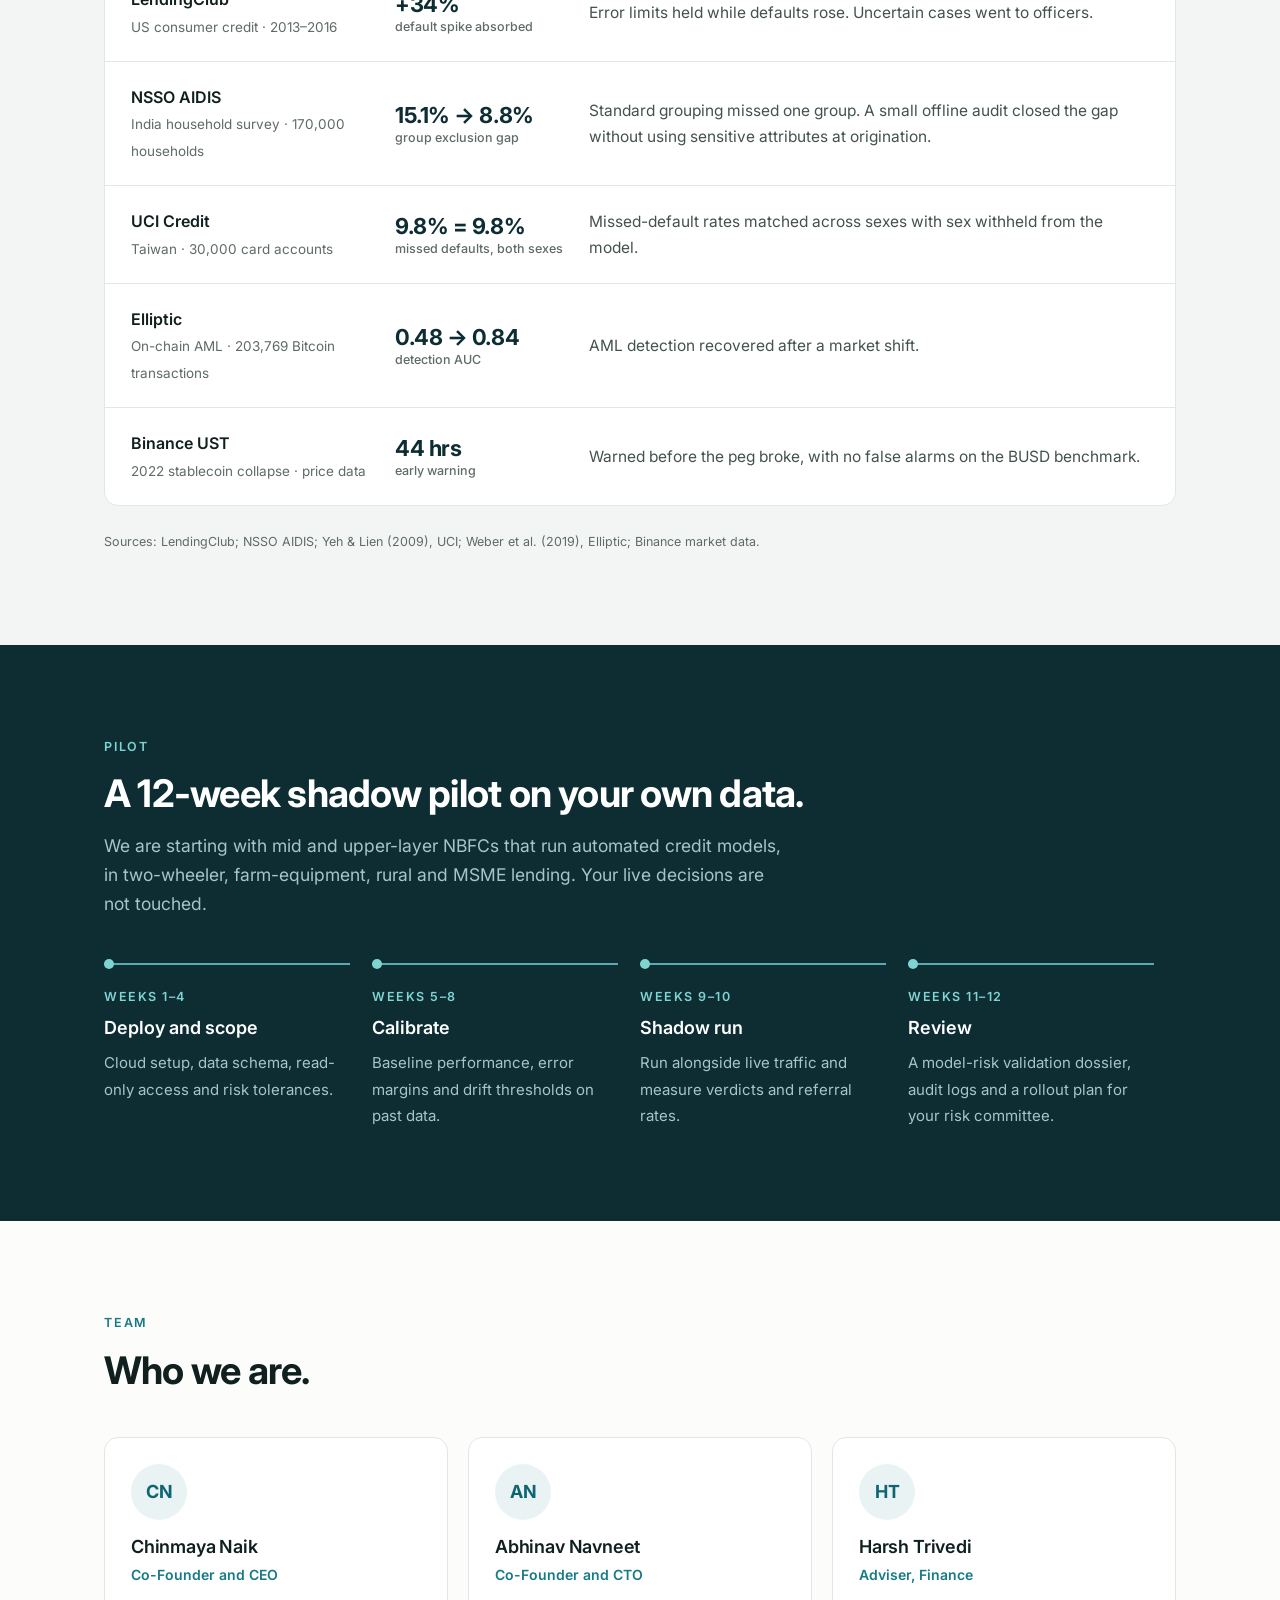
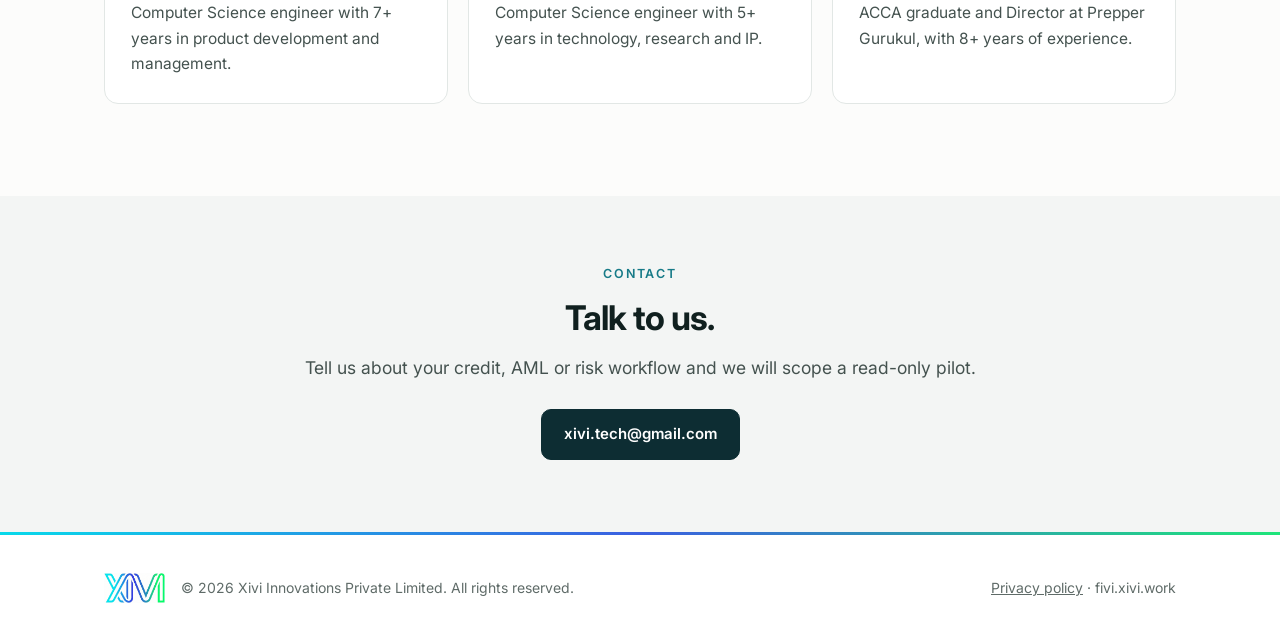
==== commit daa30bfe: "Remove dark mode; force light color scheme Co-Authored-By: Claude Sonnet 5.5 <noreply@anthropic.com>" ====
--- a/index.html
+++ b/index.html
@@ -3,8 +3,7 @@
 <head>
 <meta charset="utf-8">
 <meta name="viewport" content="width=device-width, initial-scale=1">
-<meta name="color-scheme" content="light">
-<script>try{if(localStorage.getItem("fivi-theme")==="dark")document.documentElement.setAttribute("data-theme","dark")}catch(e){}</script>
+<meta name="color-scheme" content="only light">
 <title>FIVI — Verification layer for AI credit decisions</title>
 <meta name="description" content="FIVI runs next to your existing credit, AML or risk model and returns Cleared, Abstain or Flagged for each live decision, with a reason code and an audit record.">
 <meta property="og:title" content="FIVI — Verification layer for AI credit decisions">
@@ -13,7 +12,7 @@
 <link rel="preconnect" href="https://fonts.googleapis.com">
 <link rel="preconnect" href="https://fonts.gstatic.com" crossorigin>
 <link href="https://fonts.googleapis.com/css2?family=Inter:wght@400;500;600;700&display=swap" rel="stylesheet">
-<link rel="stylesheet" href="assets/site.css">
+<link rel="stylesheet" href="assets/site.css?v=4">
 </head>
 <body>
 
@@ -31,7 +30,6 @@
       <a href="#results">Results</a>
       <a href="#pilot">Pilot</a>
       <a href="#team">Team</a>
-      <button class="theme" id="theme" type="button" aria-label="Switch to dark mode">☾</button>
       <a class="btn primary sm" href="#contact">Request a pilot</a>
     </nav>
   </div>
@@ -288,6 +286,5 @@
   </div>
 </footer>
 
-<script>(function(){var b=document.getElementById("theme"),r=document.documentElement;if(!b)return;function sync(){var d=r.getAttribute("data-theme")==="dark";b.textContent=d?"\u2600":"\u263E";b.setAttribute("aria-label",d?"Switch to light mode":"Switch to dark mode");}sync();b.addEventListener("click",function(){var d=r.getAttribute("data-theme")==="dark";if(d){r.removeAttribute("data-theme")}else{r.setAttribute("data-theme","dark")}try{localStorage.setItem("fivi-theme",d?"light":"dark")}catch(e){}sync();});})();</script>
 </body>
 </html>
--- a/assets/site.css
+++ b/assets/site.css
@@ -9,7 +9,7 @@
   --surface:#fff; --headbg:rgba(252,252,251,.92); --strong:#0d2d33;
   --btn:#0d2d33; --btnink:#fff; --btnhover:#12414a;
   --okink:#1f4d33; --warnink:#5e430c; --badink:#702620;
-  color-scheme:light;
+  color-scheme:only light;
 }
 *{box-sizing:border-box}
 html{scroll-behavior:smooth;scroll-padding-top:76px}
@@ -277,38 +277,7 @@
 .contact h2{font-size:clamp(26px,3vw,34px)}
 .contact .cta{margin-top:26px}
 
-/* dark theme */
-/* dark theme: opt-in via the toggle */
-:root[data-theme="dark"]{
-    --ink:#e8f0f0; --ink2:#b9c9ca; --mute:#8fa5a7;
-    --bg:#0b1a1d; --tint:#0f2024; --tealtint:#16363c; --line:#2b474e;
-    --deep:#12353d; --teal:#6fb6bf; --teal2:#8cc9d1;
-    --ok:#74d39c; --okbg:#15271e; --okink:#bfe8cf;
-    --warn:#f0bb5a; --warnbg:#2c2410; --warnink:#f0d9a8;
-    --bad:#ff948a; --badbg:#2d1b1a; --badink:#f4c3be;
-    --surface:#12262b; --headbg:rgba(11,26,29,.9); --strong:#e8f0f0;
-    --btn:#6fb6bf; --btnink:#062a30; --btnhover:#86c6ce;
-    color-scheme:dark;
-  }
-:root[data-theme="dark"] .panel{box-shadow:0 18px 50px -24px rgba(0,0,0,.6)}
-:root[data-theme="dark"] .brand img{border-radius:8px;box-shadow:0 0 0 1px rgba(255,255,255,.2)}
-:root[data-theme="dark"] .chip.big{box-shadow:inset 0 0 0 1px rgba(240,187,90,.35)}
-:root[data-theme="dark"] .fill{background:linear-gradient(90deg,#3f8f98,#e0b04f)}
-:root[data-theme="dark"] .tint .card{border-color:var(--line)}
-:root[data-theme="dark"] .pbar .dot{box-shadow:0 0 0 3px rgba(116,211,156,.2)}
-:root[data-theme="dark"] footer .logo img{background:#fff;padding:5px 9px;border-radius:7px;mix-blend-mode:normal;height:34px}
-:root[data-theme="dark"] .d-box.core,:root[data-theme="dark"] .node.core,:root[data-theme="dark"] .pflow span.core{border-color:#2a5059}
-:root[data-theme="dark"] section.dark{background:#0f2b31}
-:root[data-theme="dark"] .callout{background:#12353d}
-:root[data-theme="dark"] section.dark h2,:root[data-theme="dark"] section.dark h3,:root[data-theme="dark"] .tl b,:root[data-theme="dark"] .defend b,:root[data-theme="dark"] .callout h3,:root[data-theme="dark"] .d-box.core,:root[data-theme="dark"] .node.core,:root[data-theme="dark"] .pflow span.core{color:#e8f0f0}
-:root[data-theme="dark"] .btn:not(.primary):hover{color:var(--teal2)}
-
 /* proprietary strip */
 .defend.solo{margin-top:36px;border-top:0}
 .defend.solo div{padding:0 28px 0 0}
 .defend.solo b{font-size:18px;margin-bottom:6px}
-
-/* theme toggle */
-.theme{width:38px;height:38px;border-radius:10px;border:1px solid var(--line);background:var(--surface);color:var(--ink2);font-size:17px;line-height:1;cursor:pointer;display:grid;place-items:center;padding:0}
-.theme:hover{border-color:var(--teal);color:var(--teal2)}
-.theme:focus-visible{outline:3px solid #7fd3d1;outline-offset:2px}
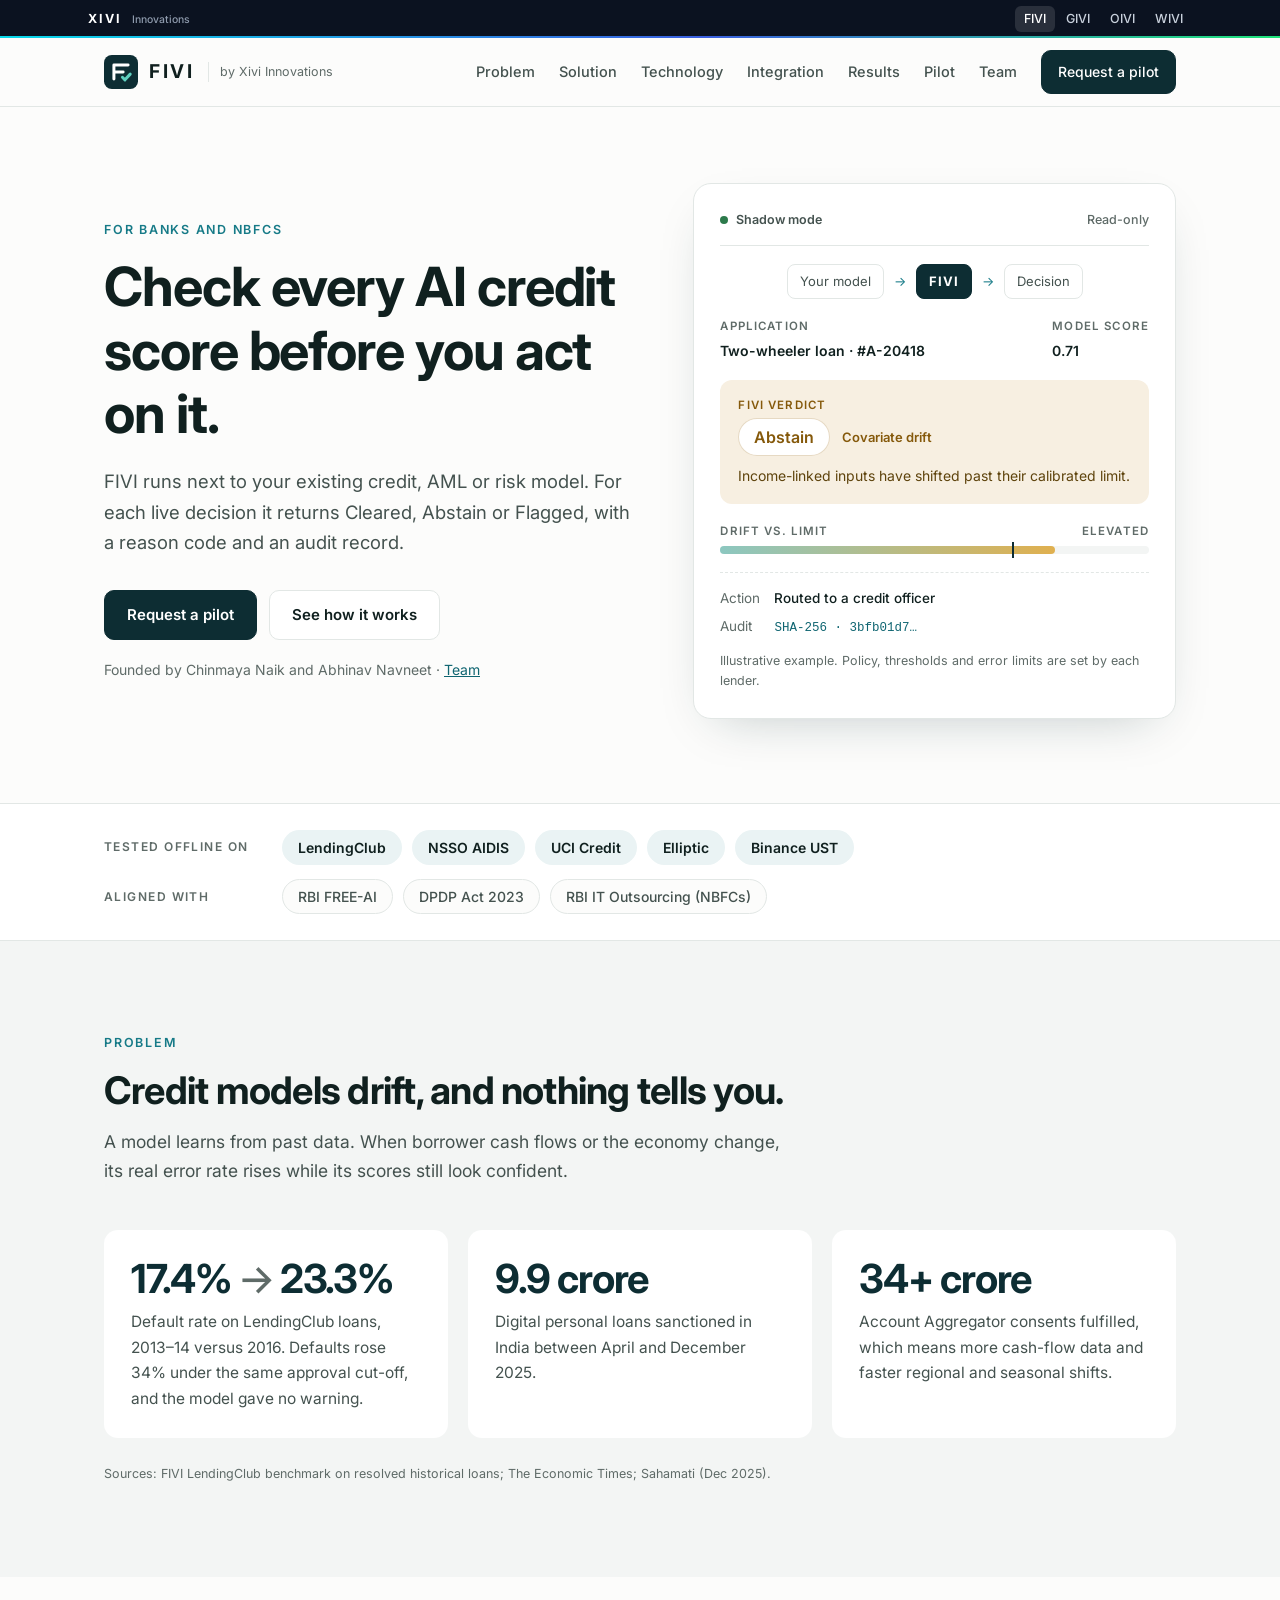
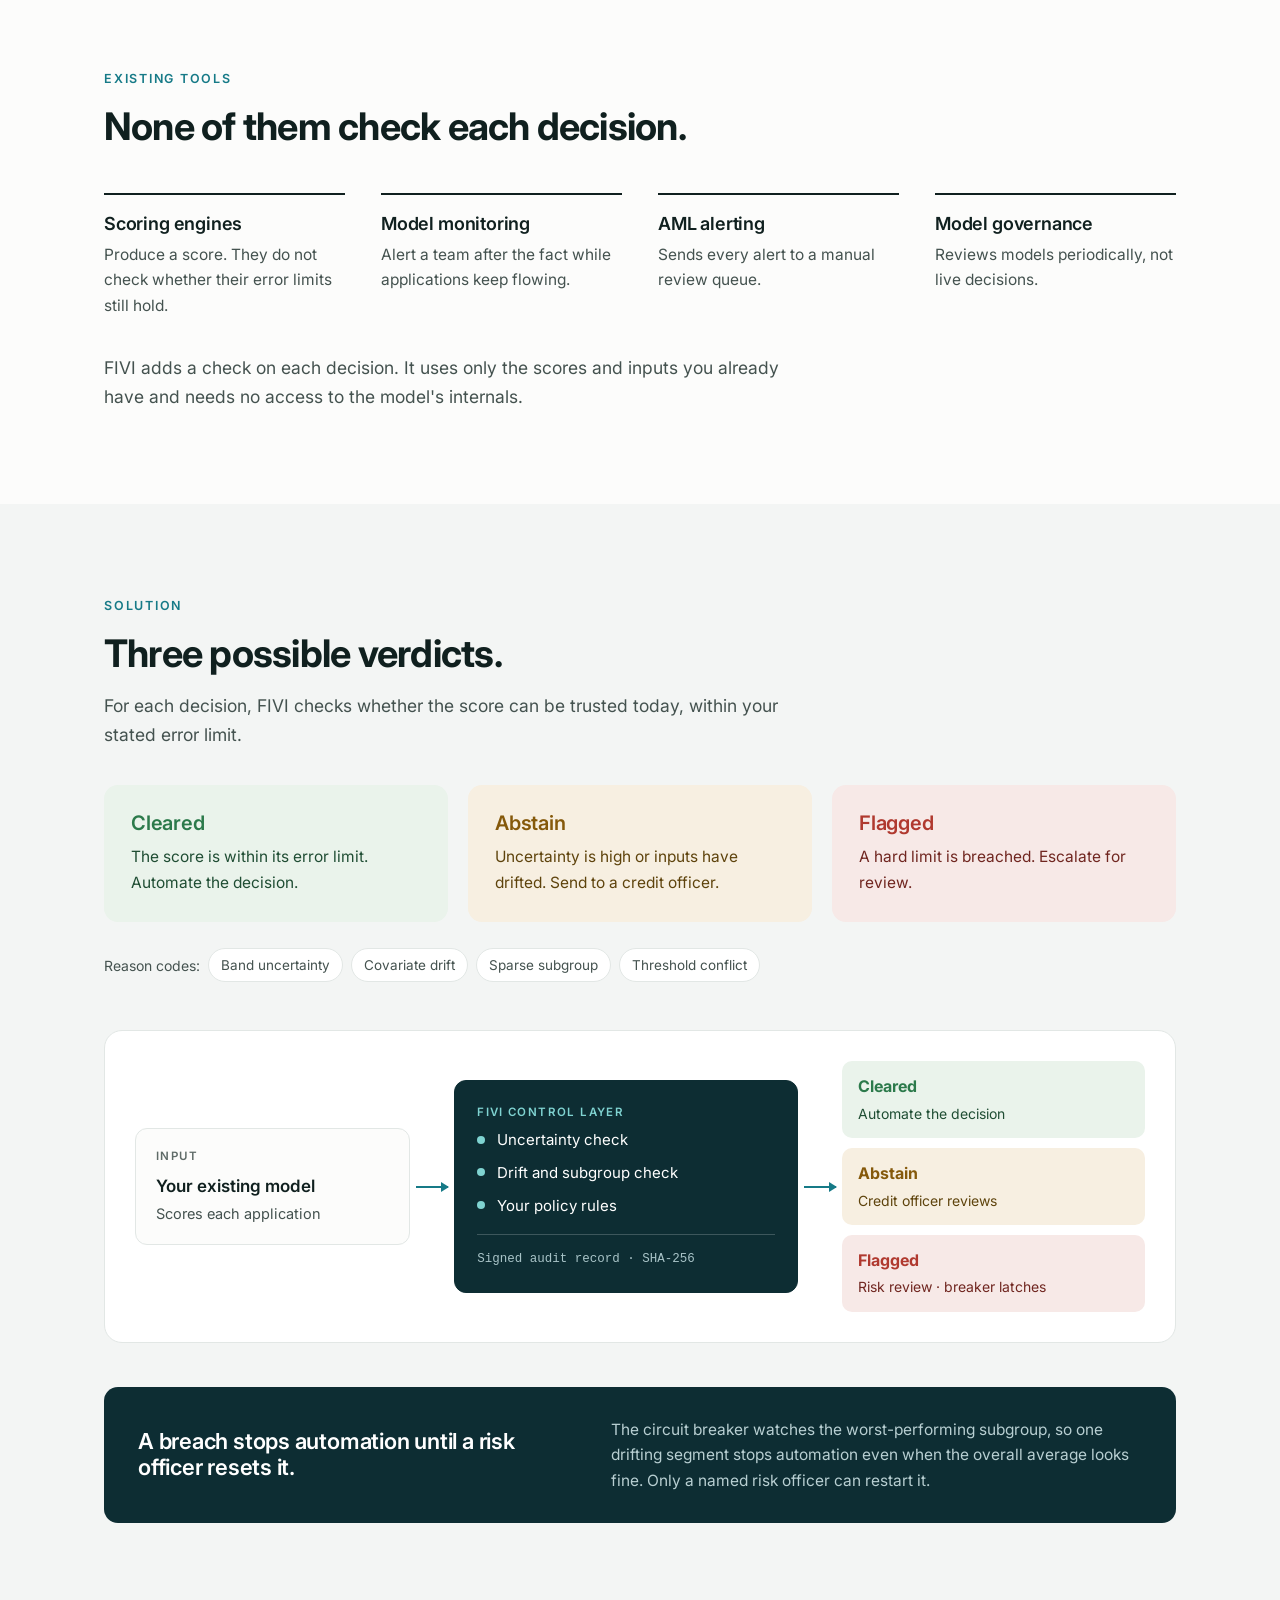
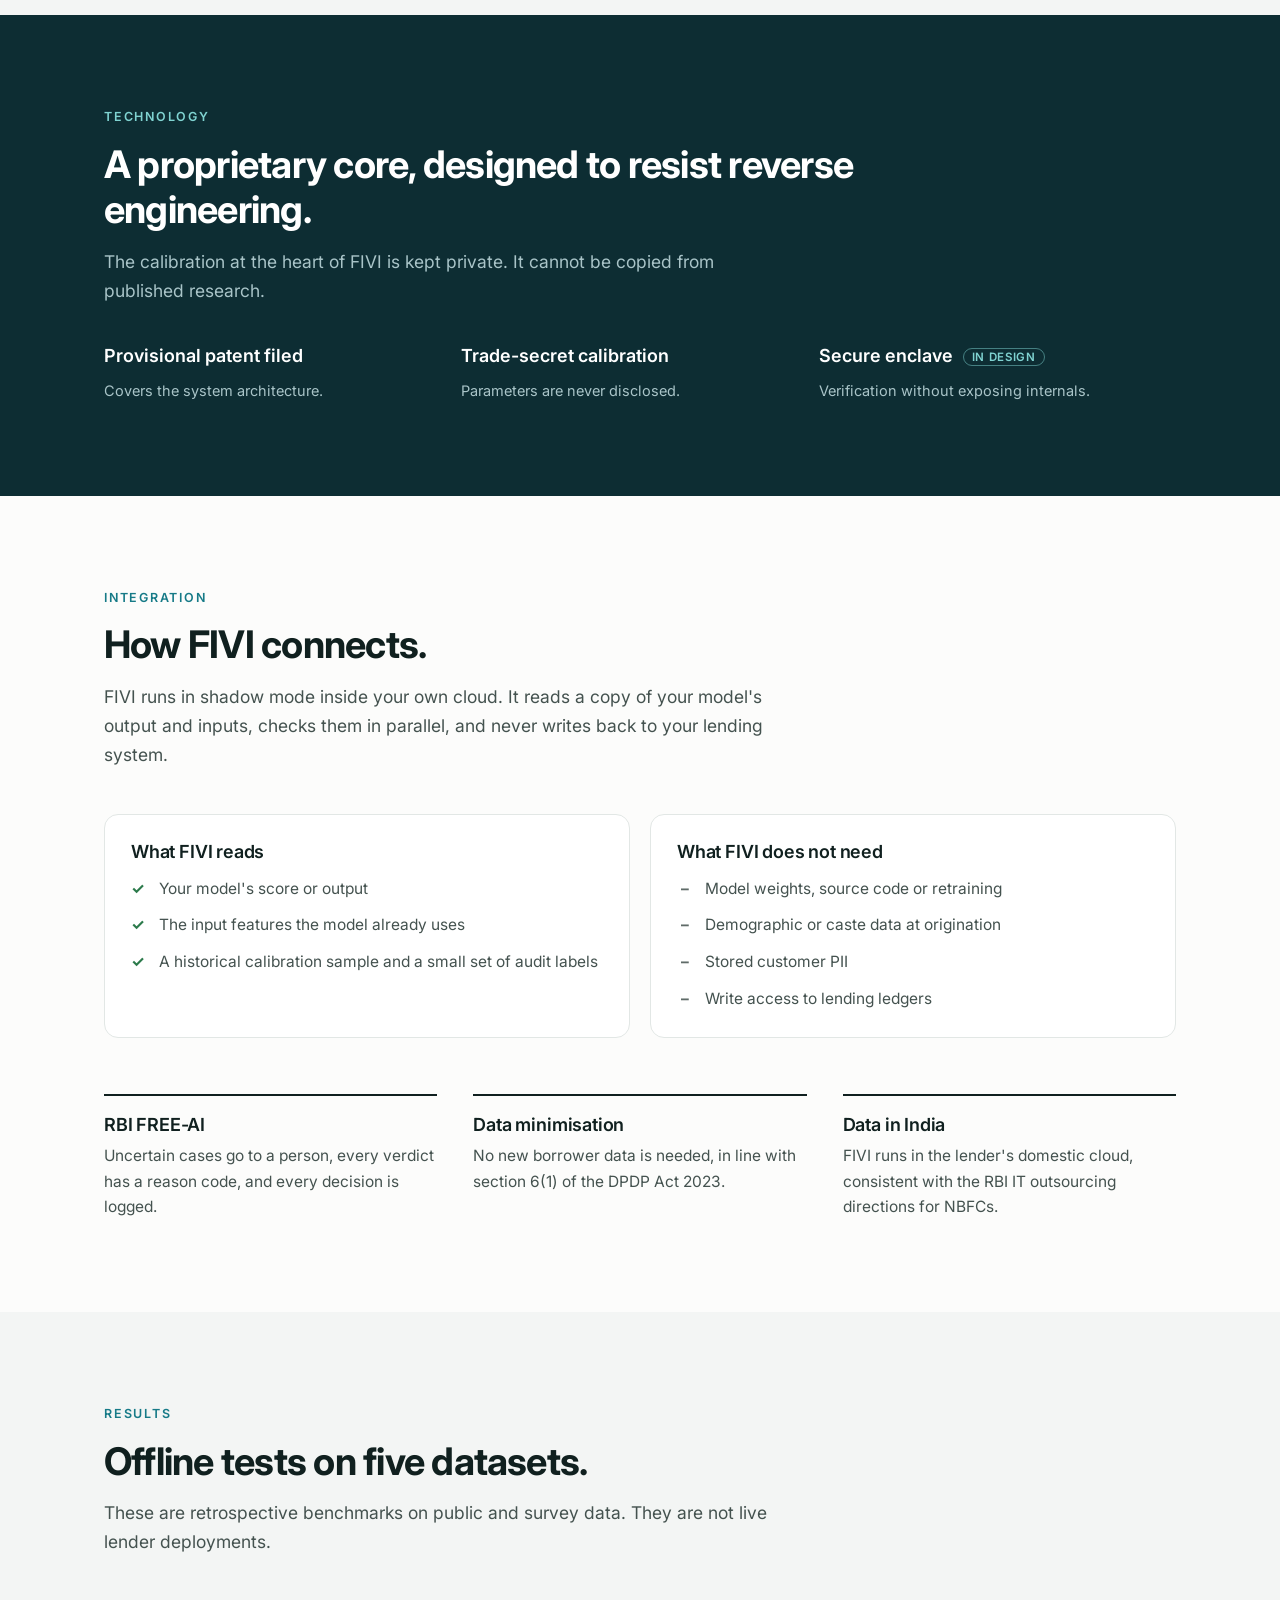
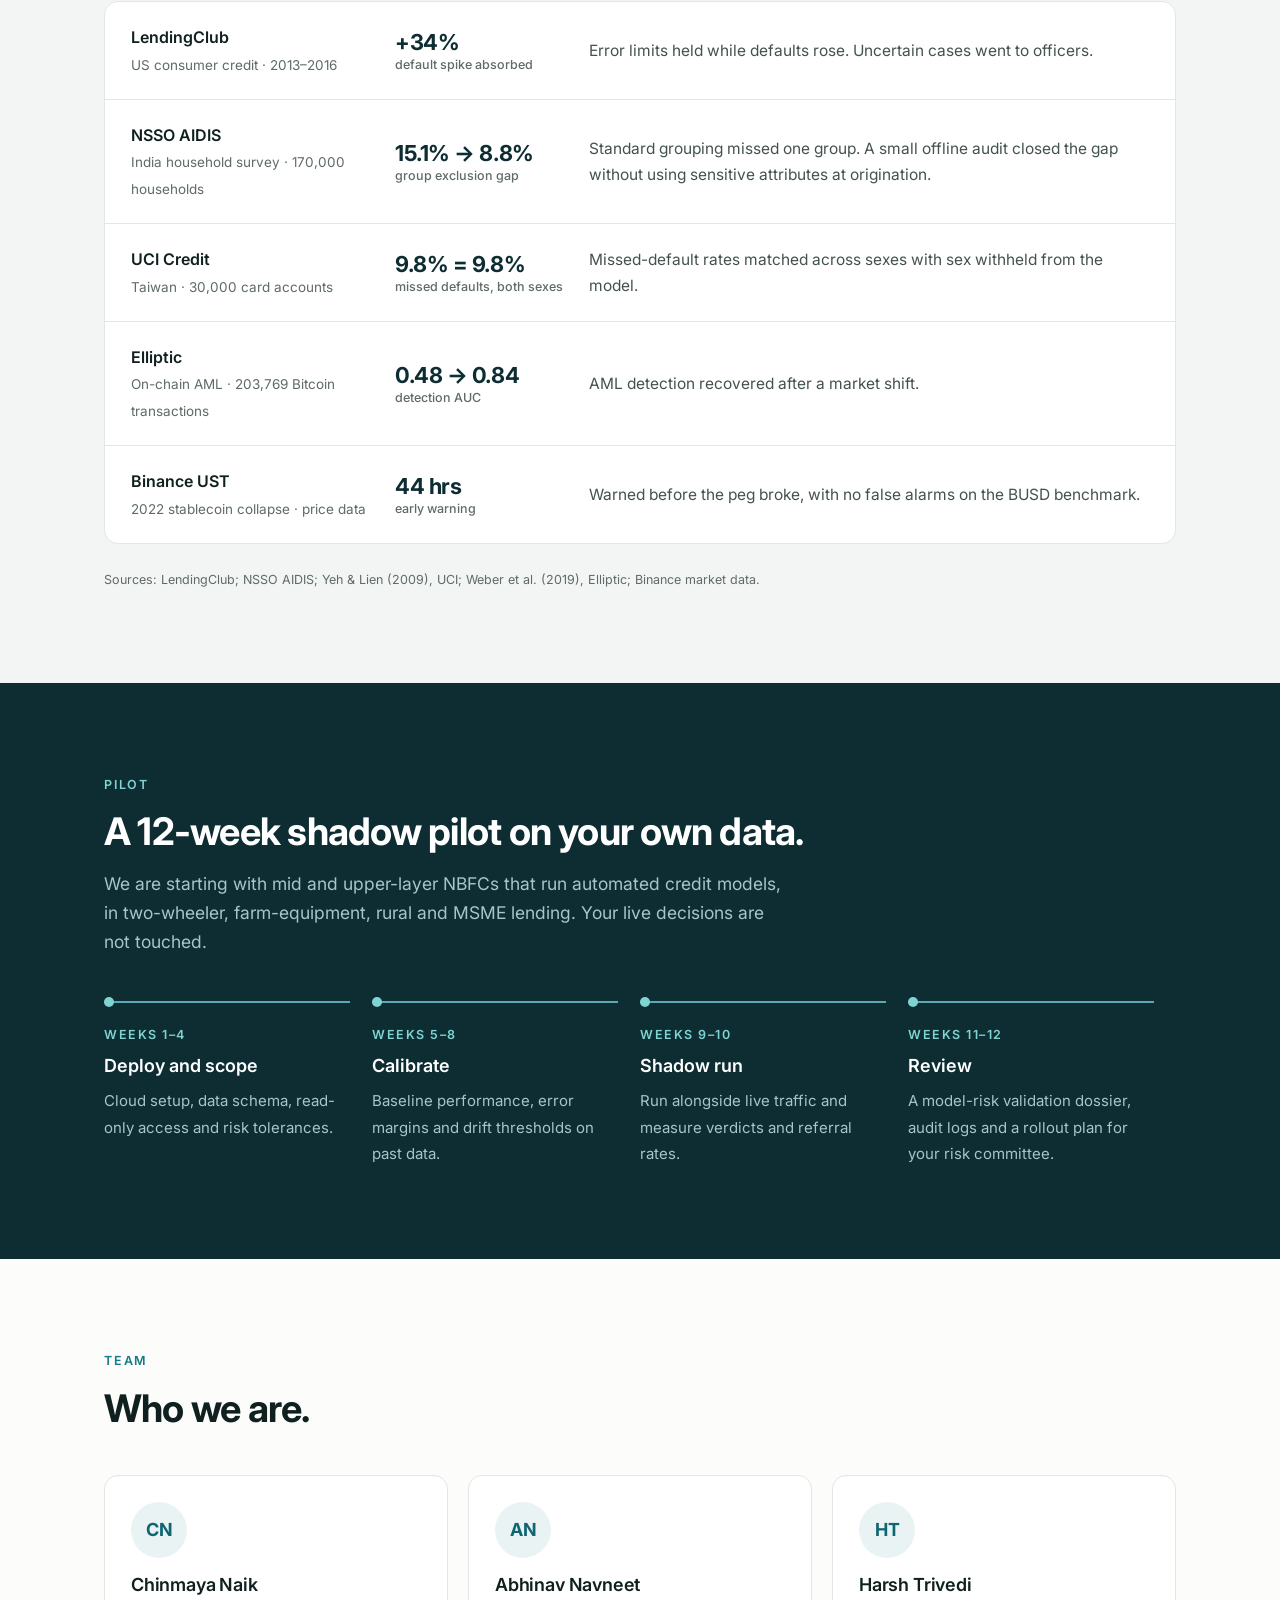
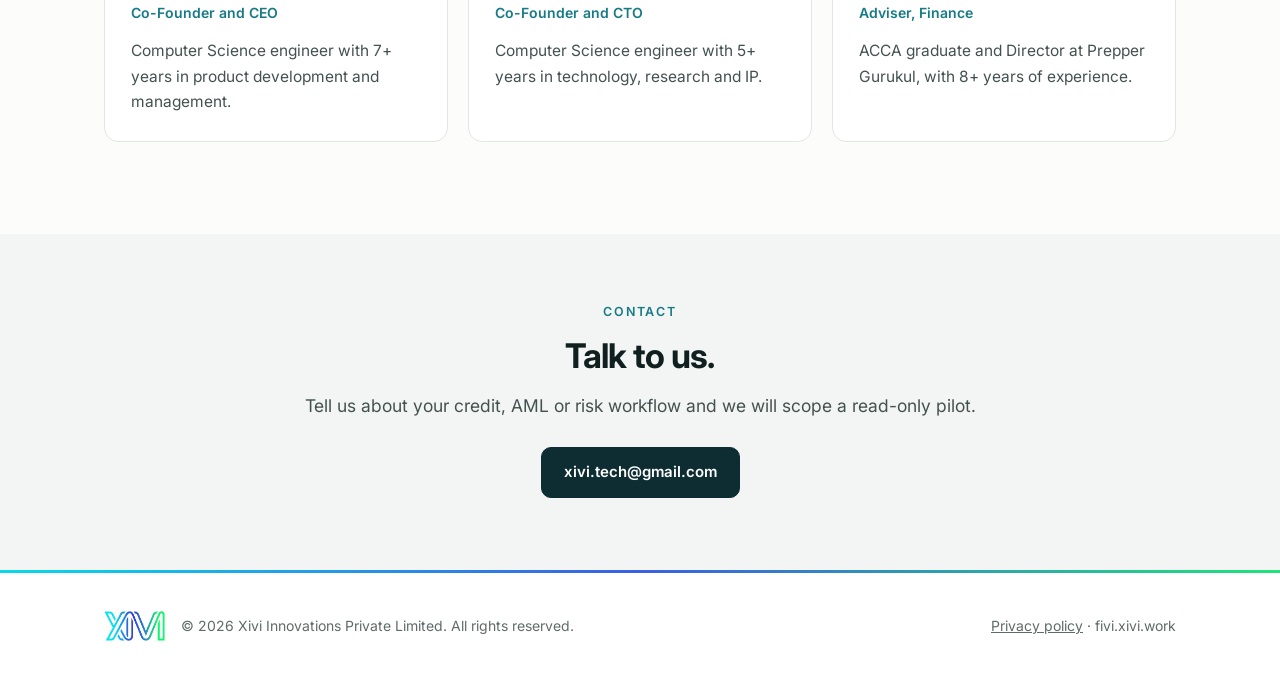
==== commit 25206e31: "Add XIVI family bar Co-Authored-By: Claude Sonnet 5.5 <noreply@anthropic.com>" ====
--- a/index.html
+++ b/index.html
@@ -12,9 +12,17 @@
 <link rel="preconnect" href="https://fonts.googleapis.com">
 <link rel="preconnect" href="https://fonts.gstatic.com" crossorigin>
 <link href="https://fonts.googleapis.com/css2?family=Inter:wght@400;500;600;700&display=swap" rel="stylesheet">
-<link rel="stylesheet" href="assets/site.css?v=4">
+<link rel="stylesheet" href="assets/family.css?v=1">
+<link rel="stylesheet" href="assets/site.css?v=5">
 </head>
 <body>
+
+<div class="fam"><div class="in">
+  <a class="parent" href="https://xivi.work">XIVI<small>Innovations</small></a>
+  <nav aria-label="XIVI products">
+    <a href="https://fivi.xivi.work" aria-current="page">FIVI</a><a href="https://givi.xivi.work">GIVI</a><a href="https://oivi.xivi.work">OIVI</a><a href="https://wivi.xivi.work">WIVI</a>
+  </nav>
+</div></div>
 
 <header>
   <div class="wrap nav">
--- a/assets/family.css
+++ b/assets/family.css
@@ -0,0 +1,12 @@
+/* XIVI family bar: shared across fivi, givi, oivi, wivi and xivi */
+.fam{position:relative;background:#0b1220;color:#c9d1dc;font:500 12.5px/1 Inter,system-ui,-apple-system,"Segoe UI",Roboto,sans-serif}
+.fam::after{content:"";position:absolute;left:0;right:0;bottom:0;height:2px;background:linear-gradient(90deg,#08d9ea,#3b5fe0 55%,#1ee57a)}
+.fam .in{max-width:1160px;margin:0 auto;padding:0 28px;height:38px;display:flex;align-items:center;justify-content:space-between;gap:16px}
+.fam a{color:#c9d1dc;text-decoration:none;padding:7px 9px;border-radius:6px;white-space:nowrap}
+.fam a:hover{color:#fff;background:rgba(255,255,255,.08)}
+.fam .parent{padding-left:0;color:#fff;font-weight:700;letter-spacing:.16em}
+.fam .parent small{font-weight:500;letter-spacing:0;color:#8f9bad;margin-left:10px}
+.fam nav{display:flex;gap:2px;align-items:center}
+.fam nav [aria-current]{color:#fff;background:rgba(255,255,255,.12)}
+.fam :focus-visible{outline:2px solid #7fd3d1;outline-offset:1px}
+@media(max-width:560px){.fam .in{padding:0 16px}.fam .parent small{display:none}.fam a{padding:7px 7px}}
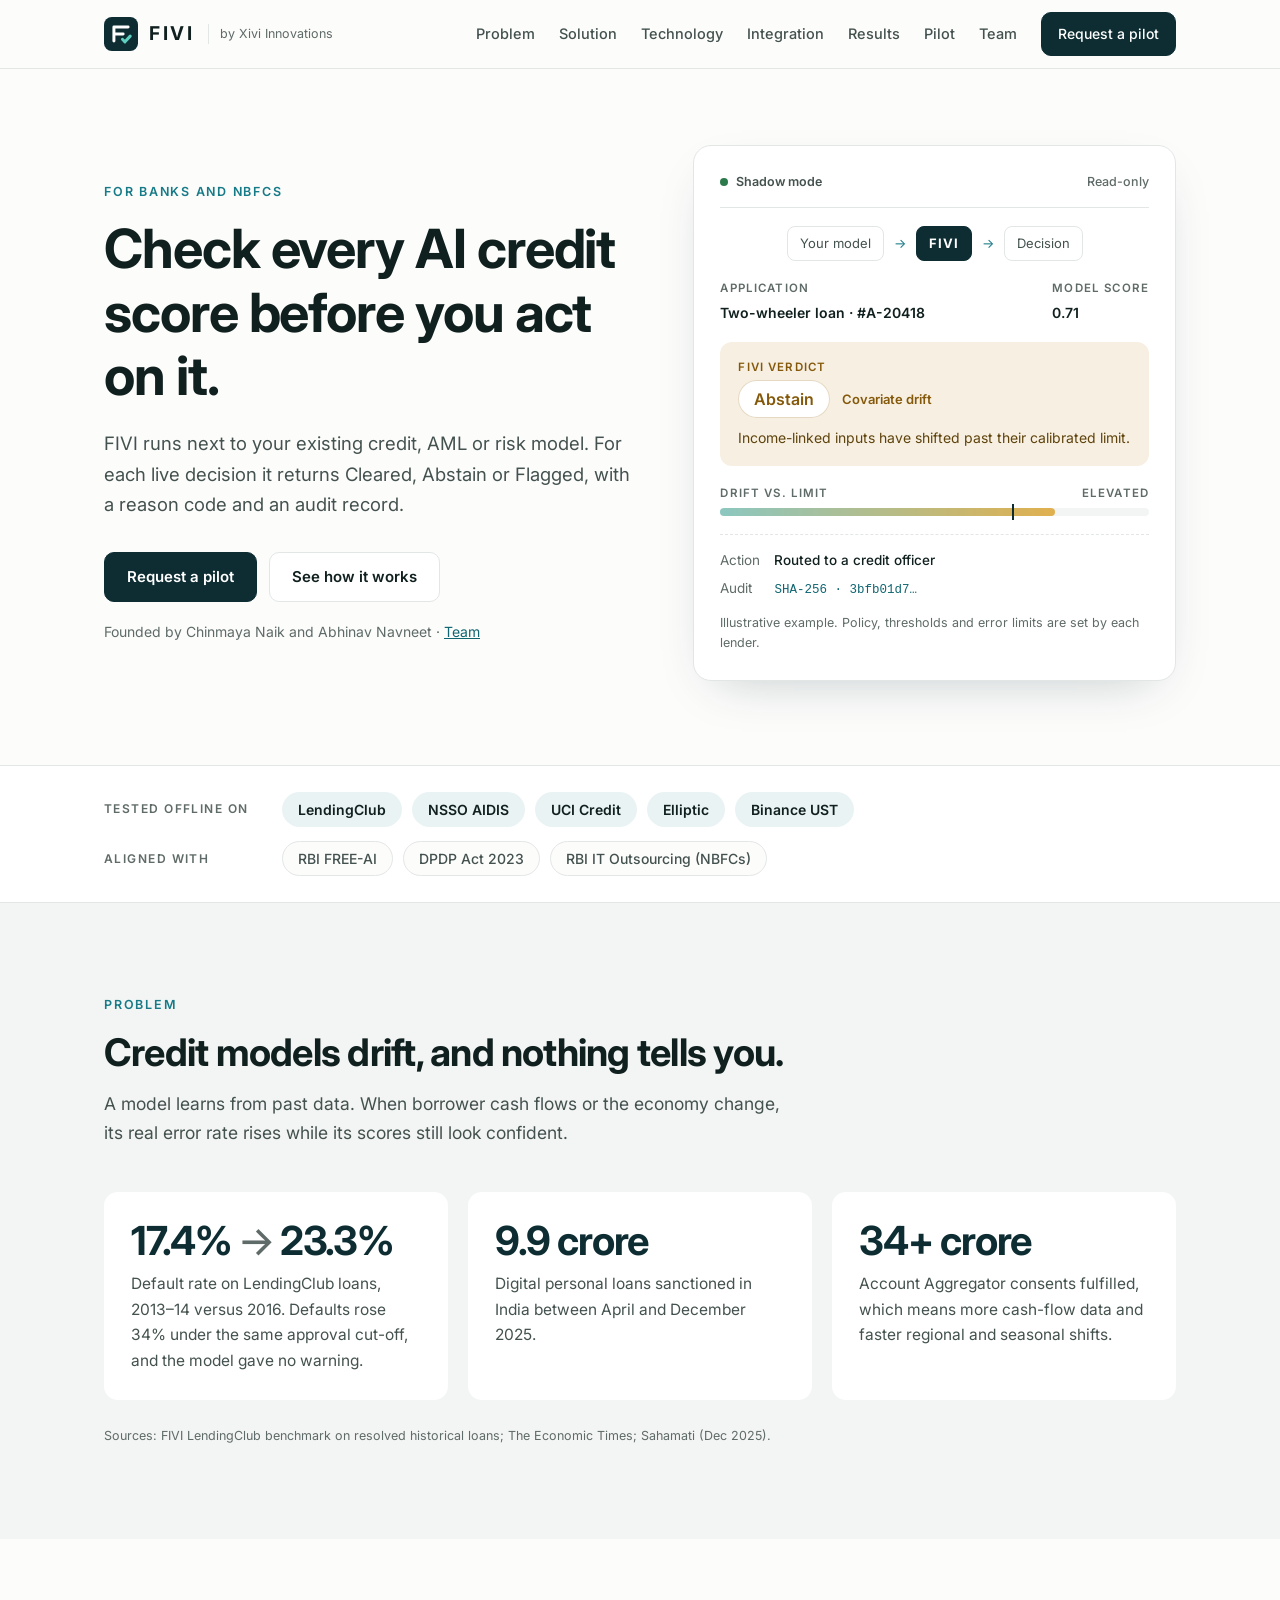
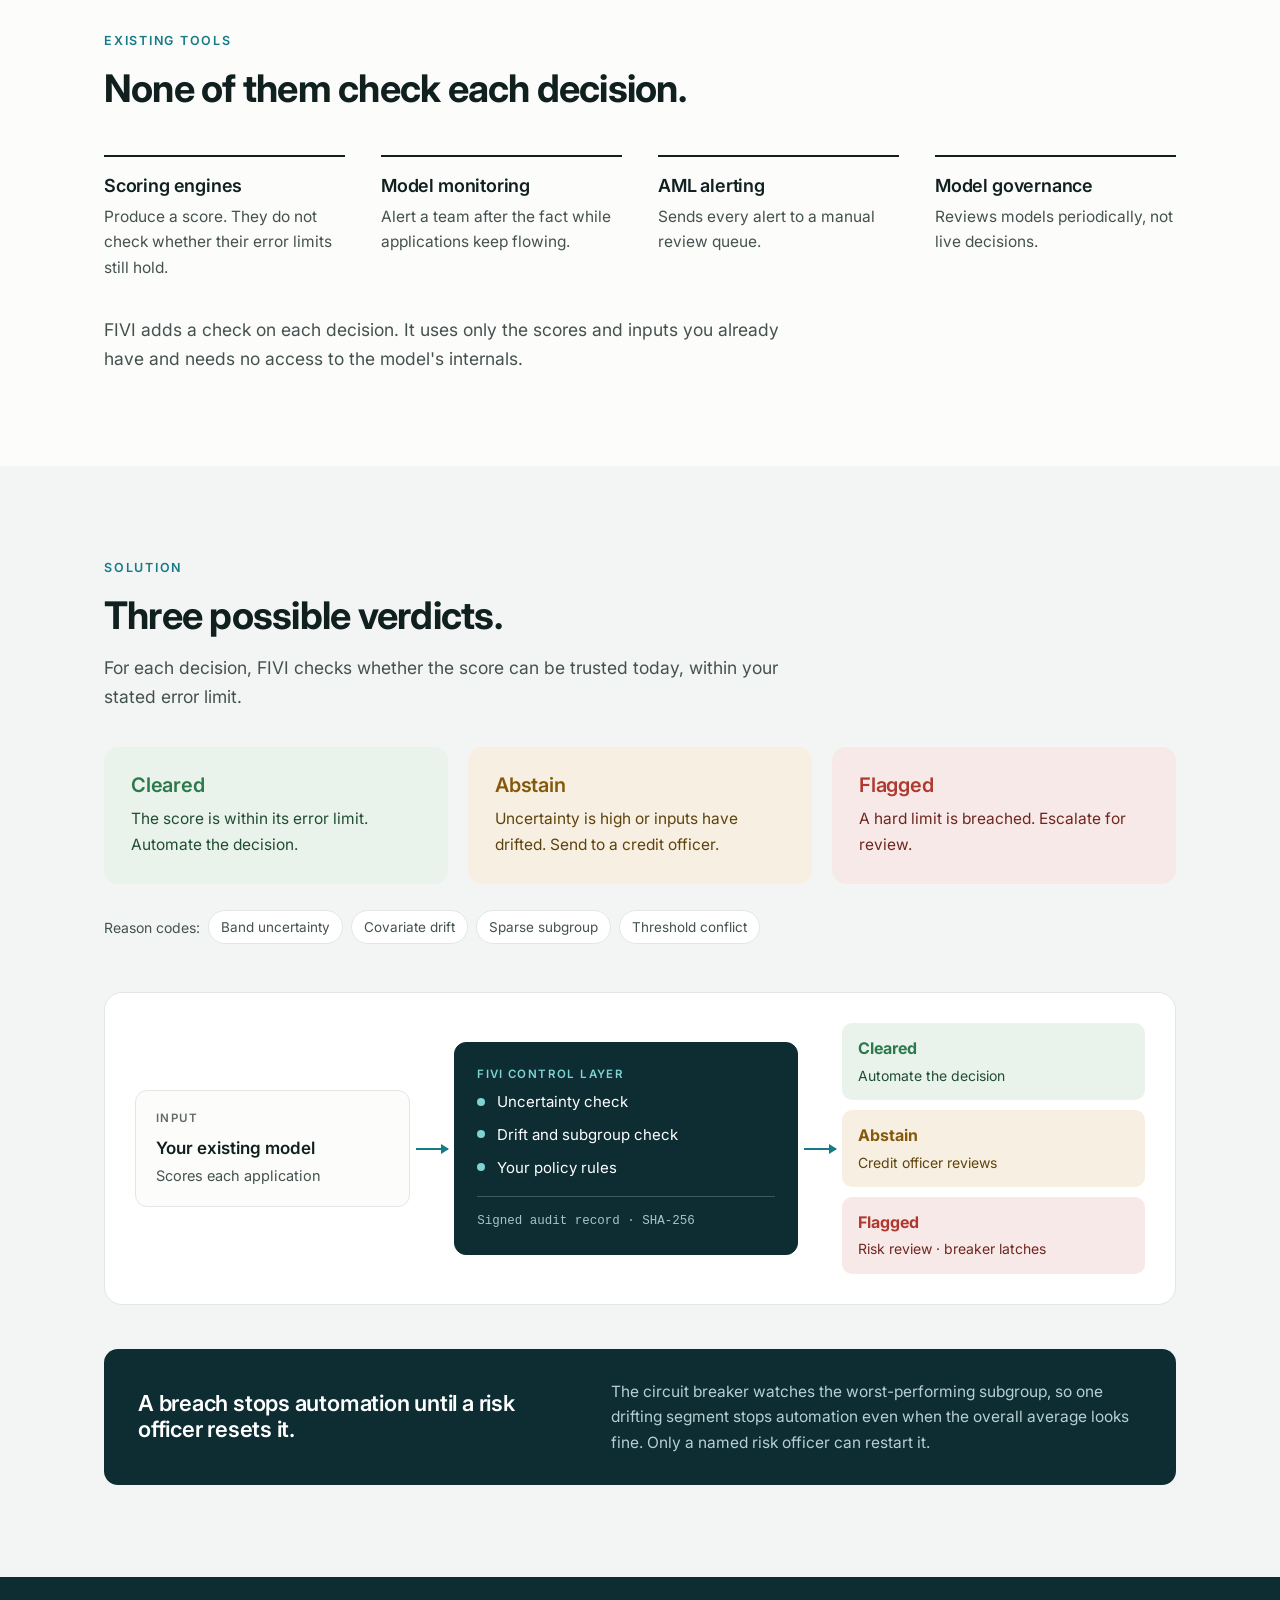
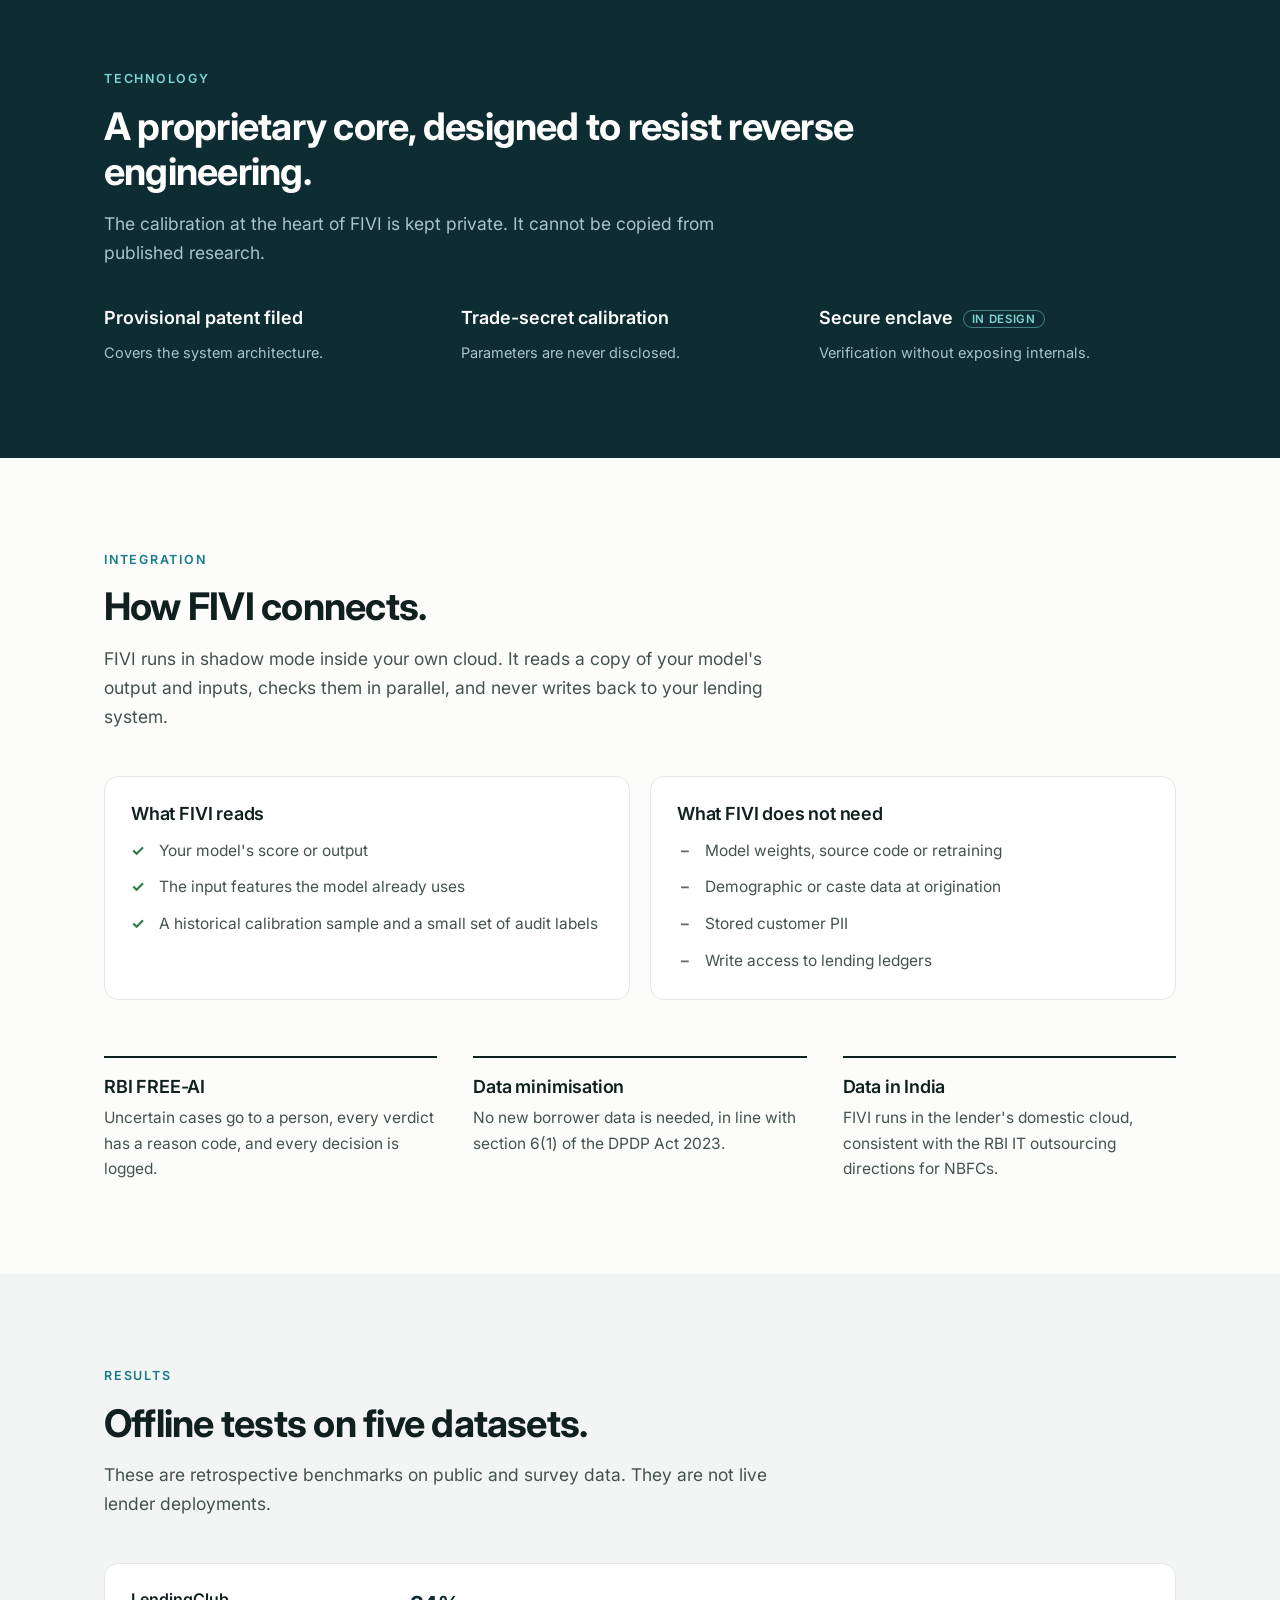
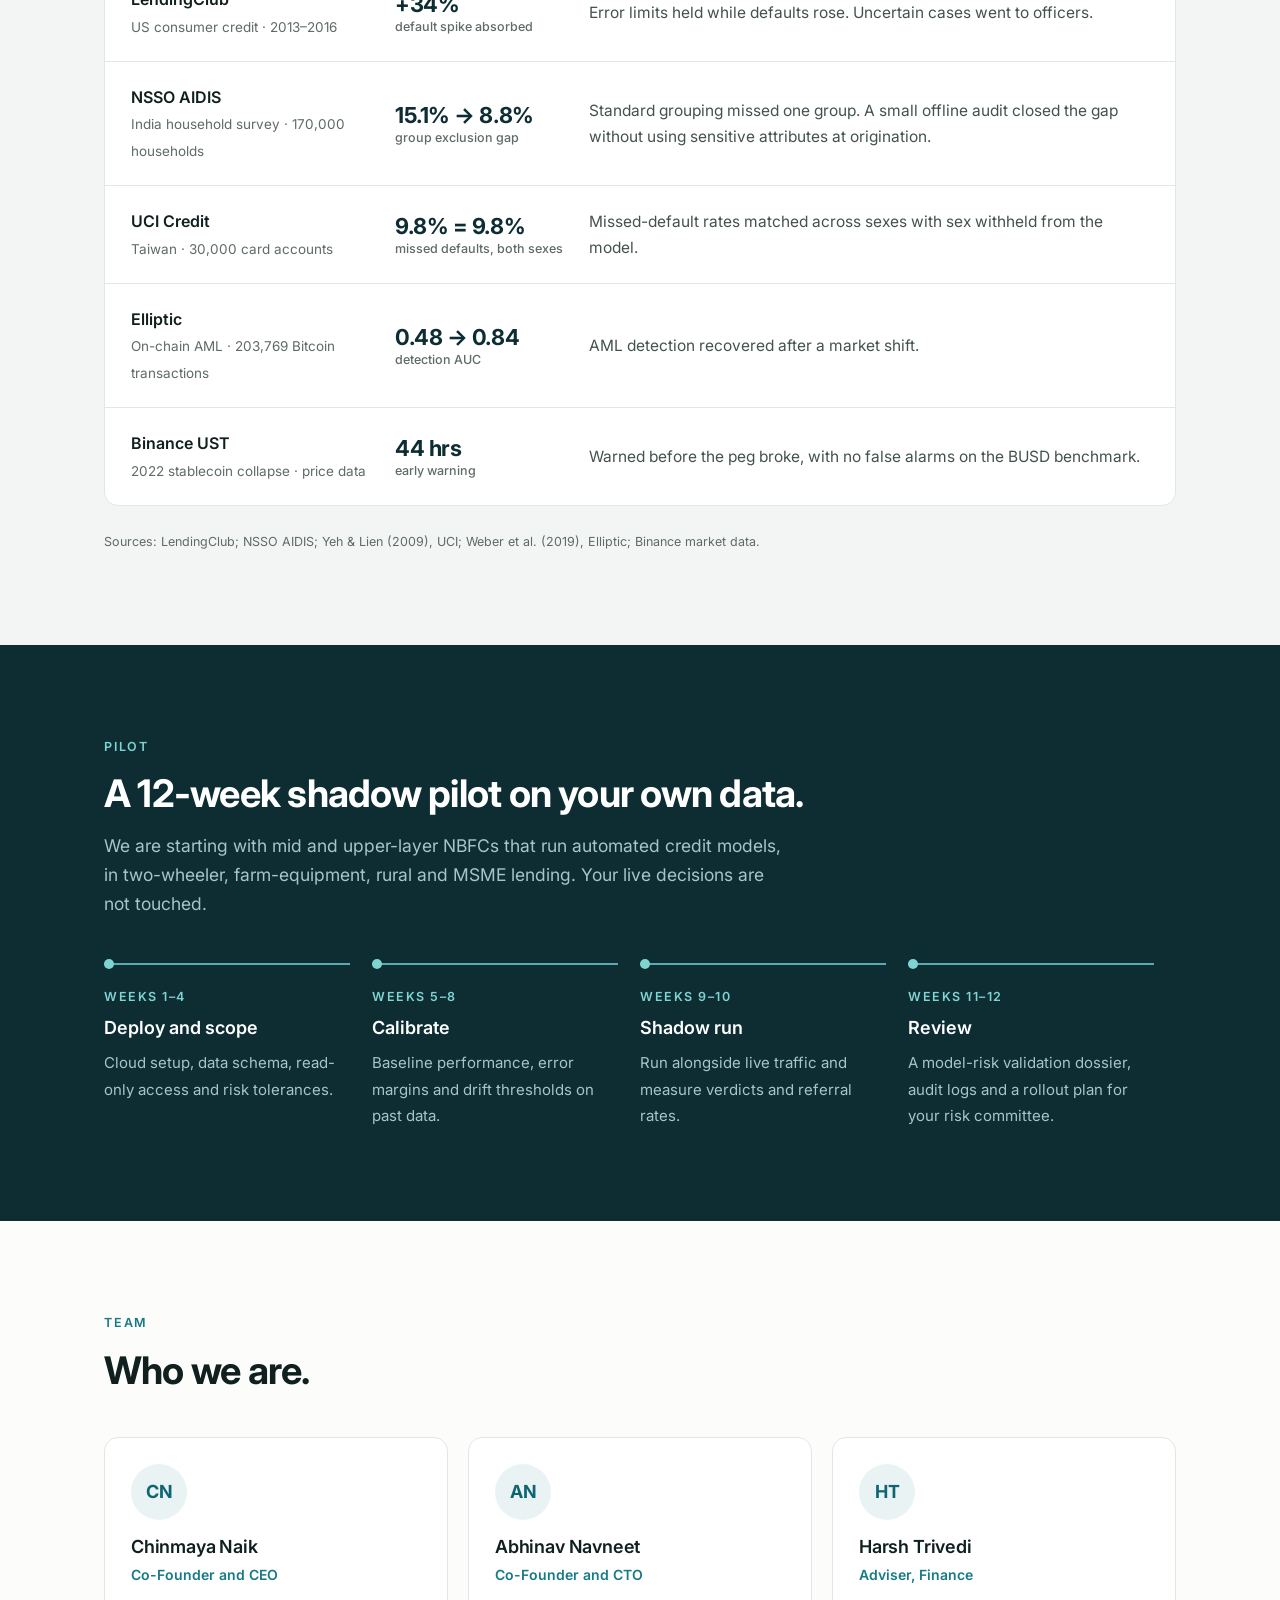
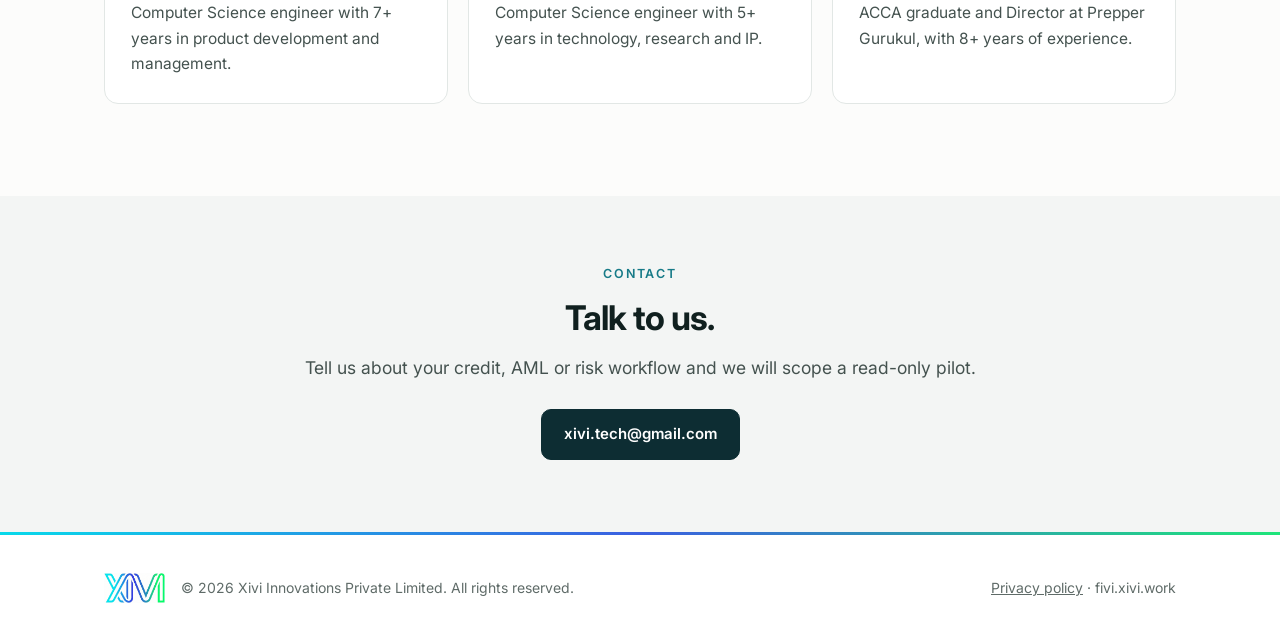
==== commit a0857867: "Remove family bar Co-Authored-By: Claude Sonnet 5.5 <noreply@anthropic.com>" ====
--- a/index.html
+++ b/index.html
@@ -12,17 +12,10 @@
 <link rel="preconnect" href="https://fonts.googleapis.com">
 <link rel="preconnect" href="https://fonts.gstatic.com" crossorigin>
 <link href="https://fonts.googleapis.com/css2?family=Inter:wght@400;500;600;700&display=swap" rel="stylesheet">
-<link rel="stylesheet" href="assets/family.css?v=1">
-<link rel="stylesheet" href="assets/site.css?v=5">
+<link rel="stylesheet" href="assets/site.css?v=6">
 </head>
 <body>
 
-<div class="fam"><div class="in">
-  <a class="parent" href="https://xivi.work">XIVI<small>Innovations</small></a>
-  <nav aria-label="XIVI products">
-    <a href="https://fivi.xivi.work" aria-current="page">FIVI</a><a href="https://givi.xivi.work">GIVI</a><a href="https://oivi.xivi.work">OIVI</a><a href="https://wivi.xivi.work">WIVI</a>
-  </nav>
-</div></div>
 
 <header>
   <div class="wrap nav">
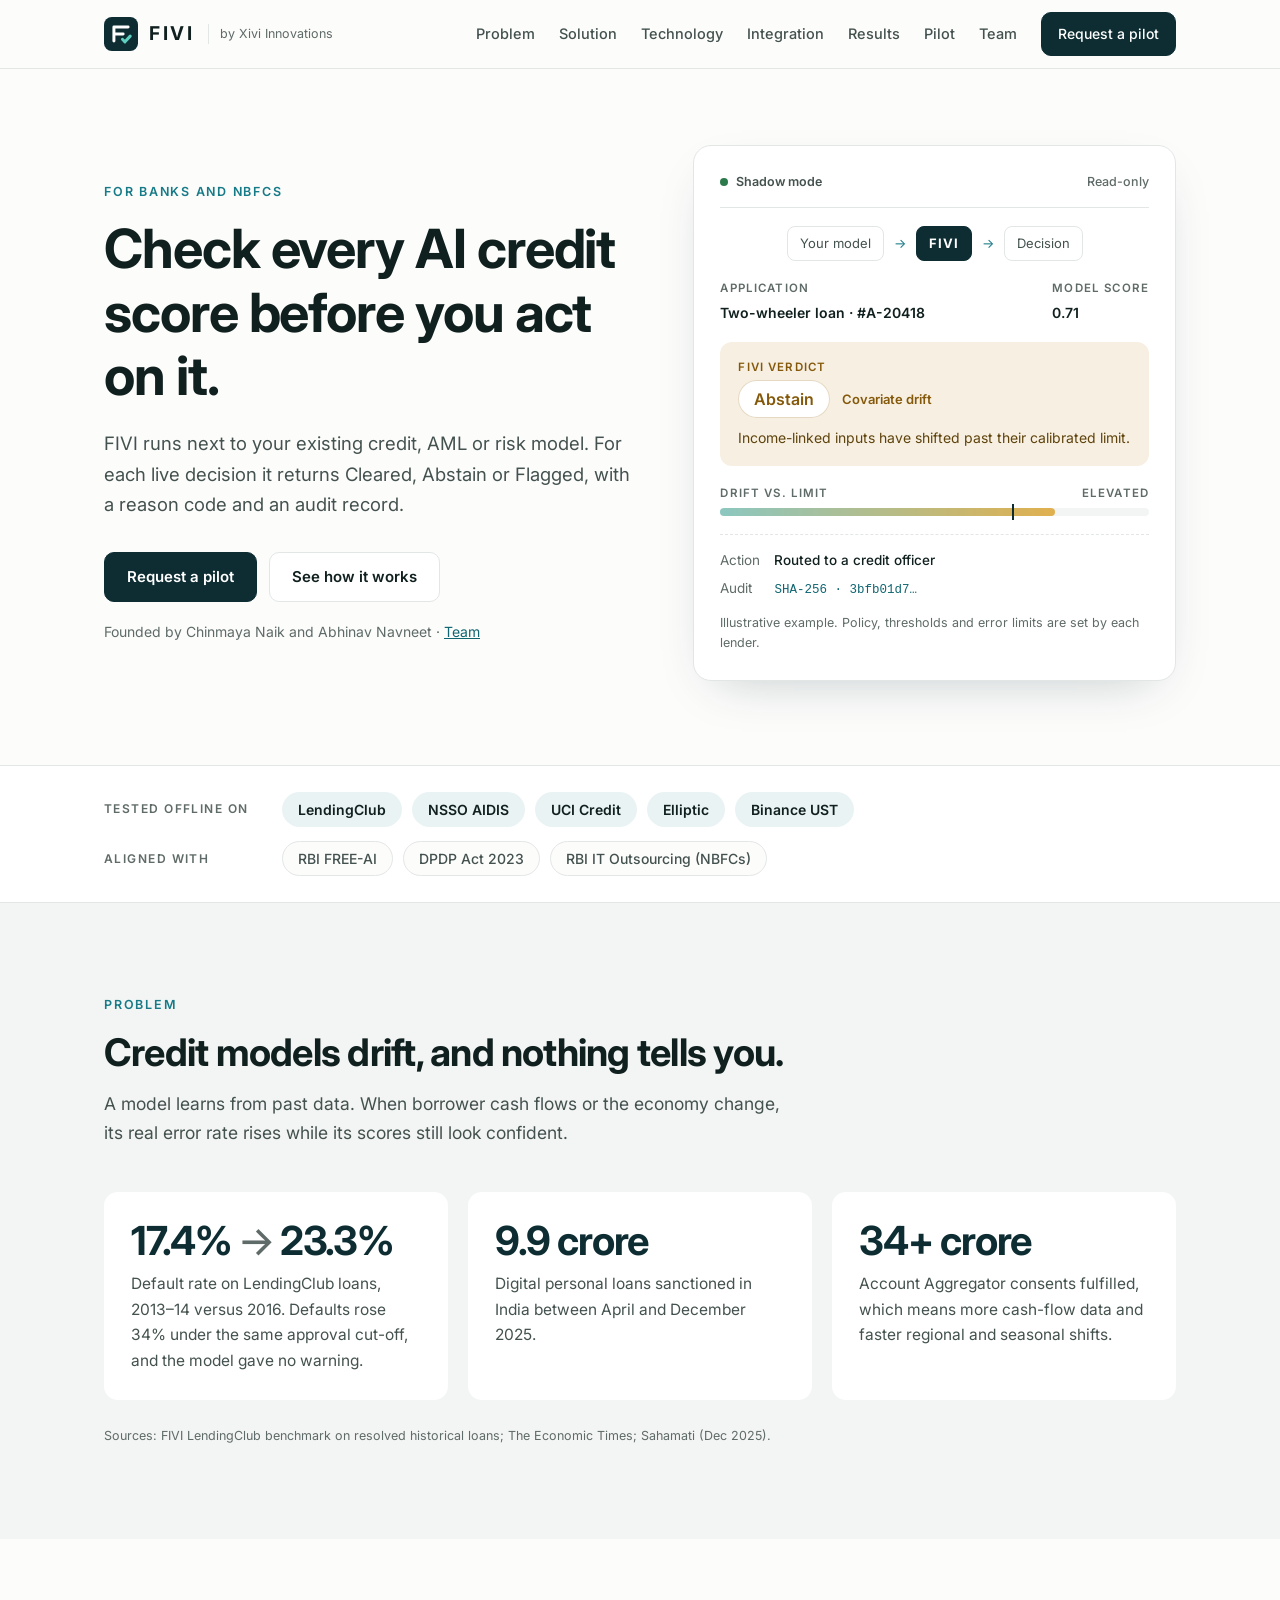
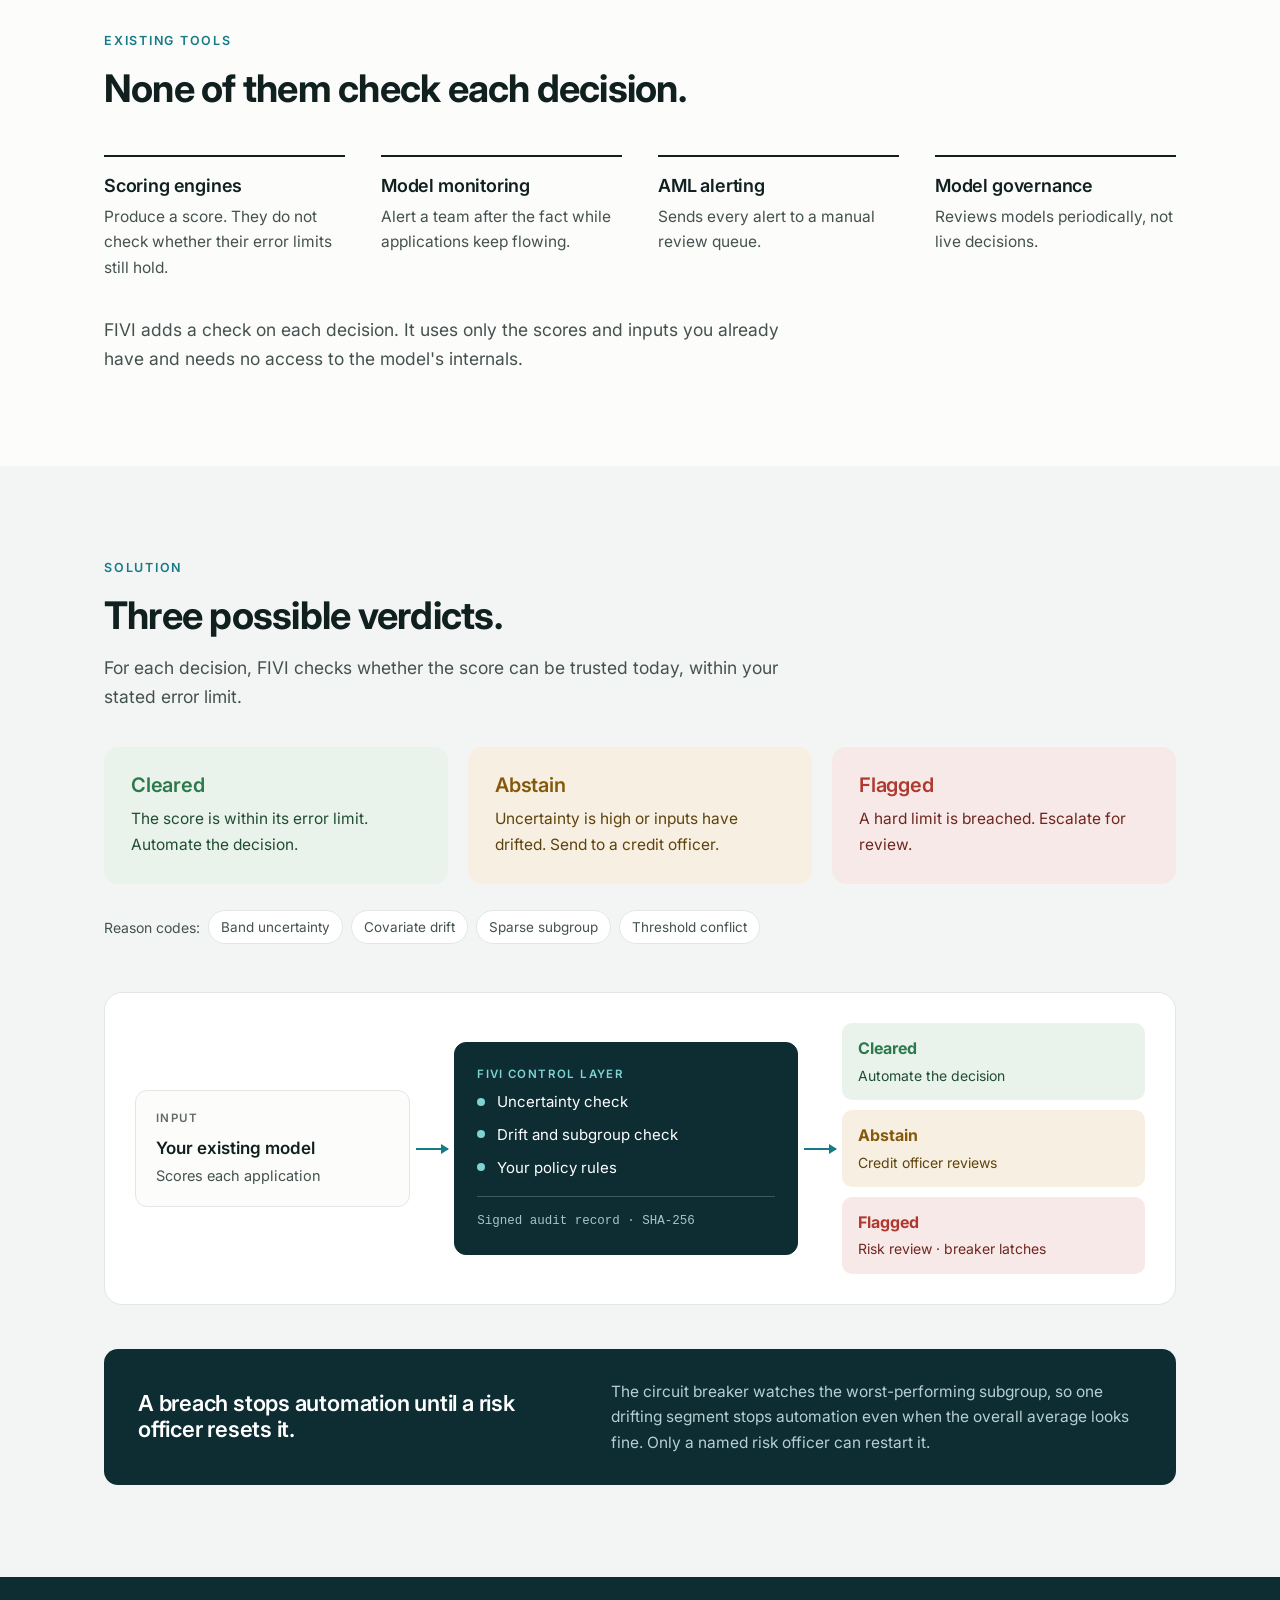
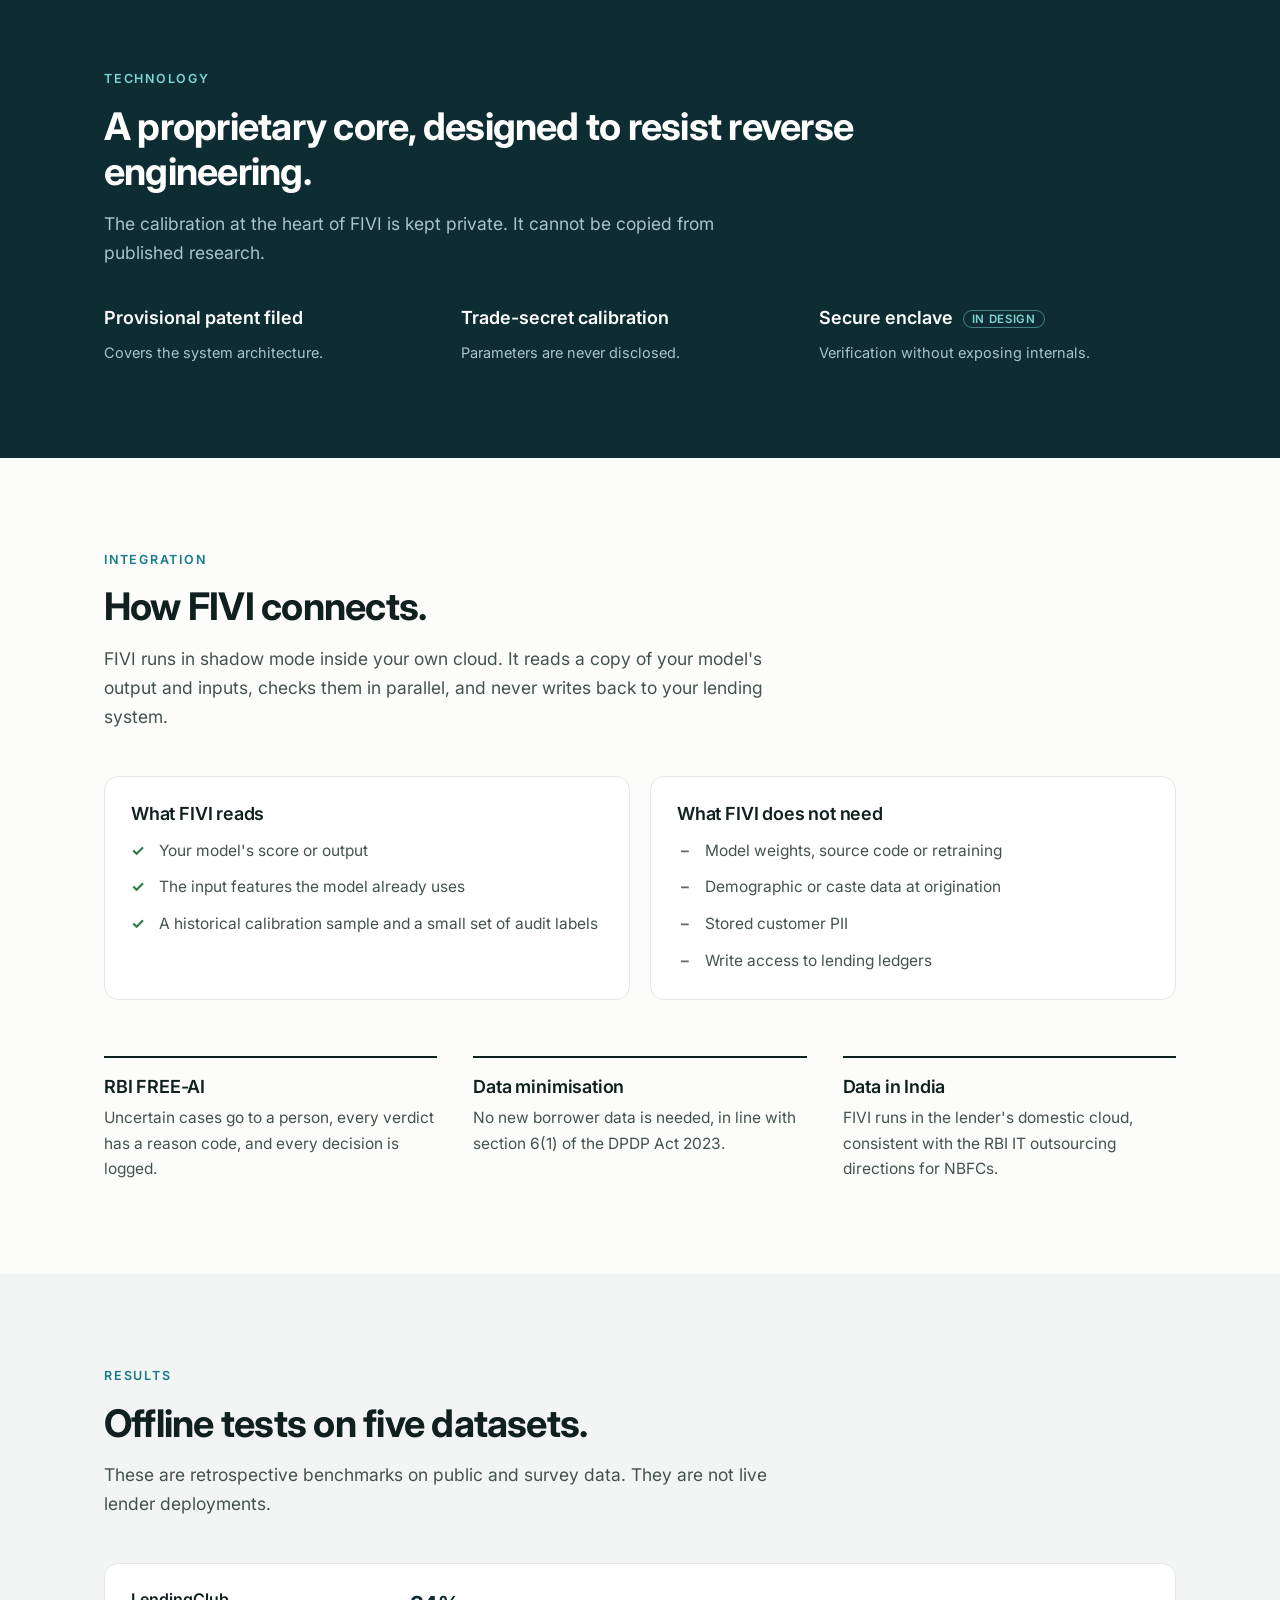
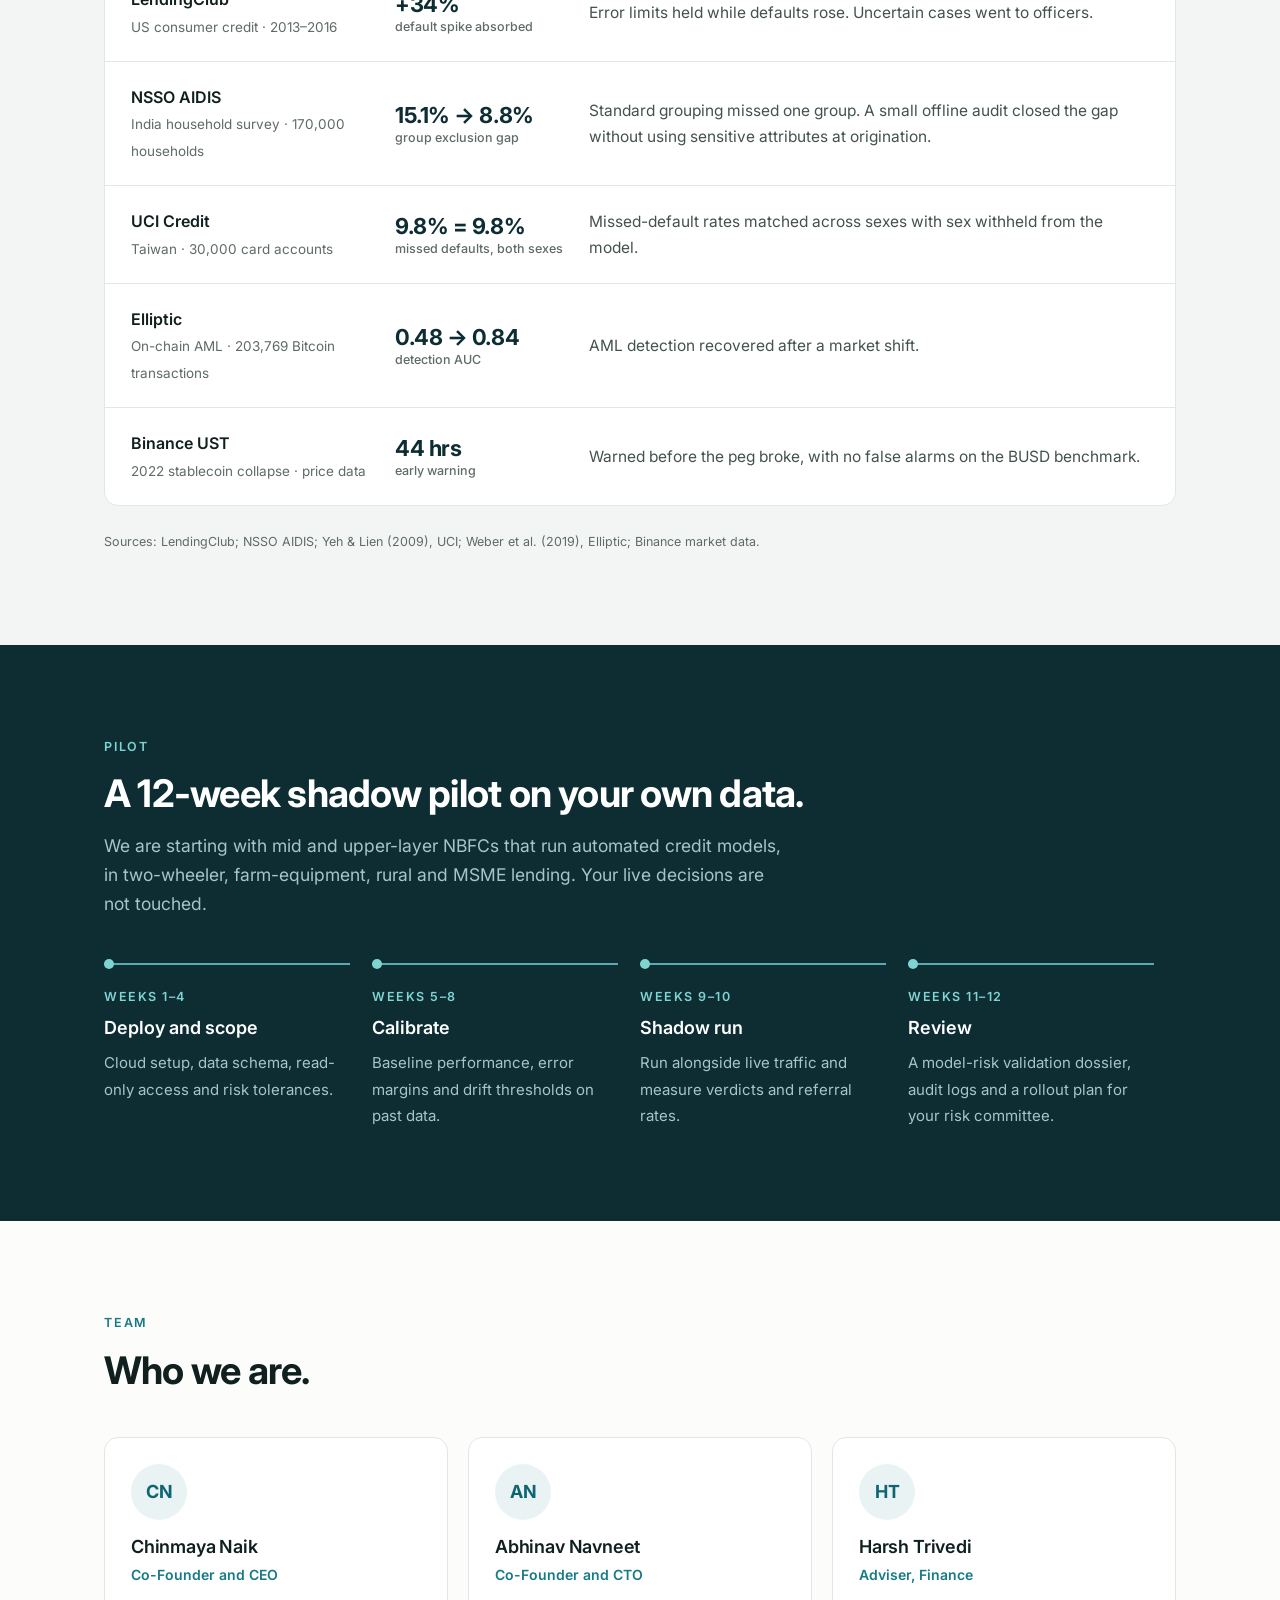
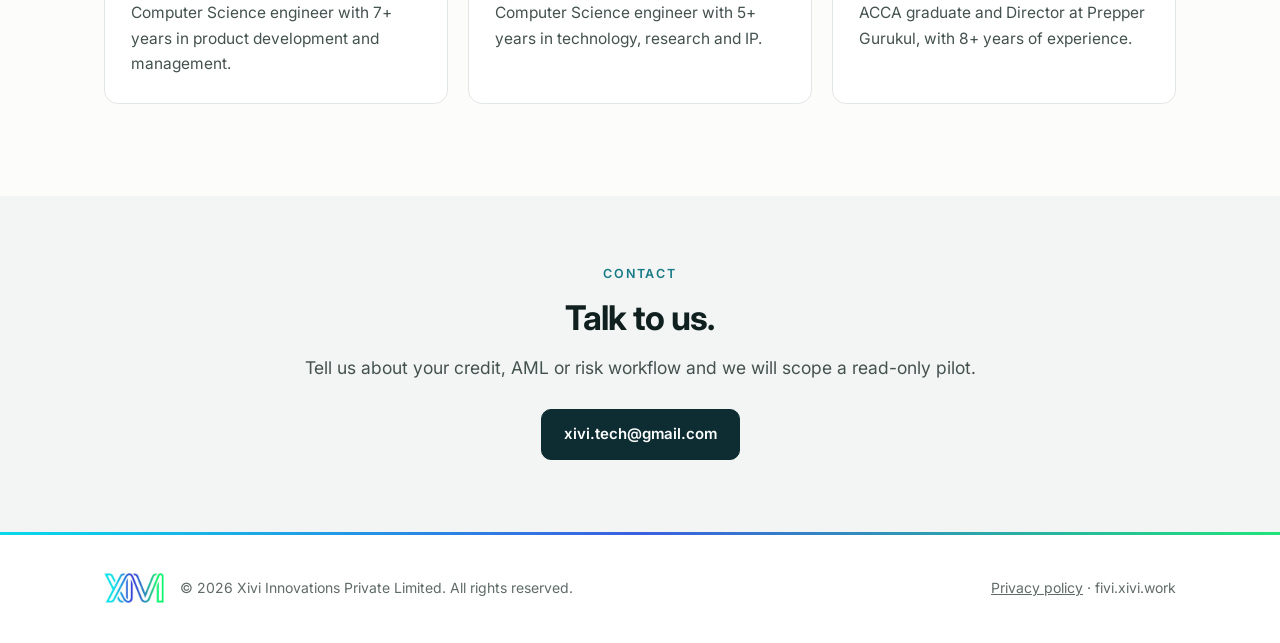
==== commit a5cae1a1: "SEO: titles, descriptions, canonicals, share images, structured data, sitemap, robots, 404, lighter " ====
--- a/index.html
+++ b/index.html
@@ -1,18 +1,66 @@
 <!doctype html>
-<html lang="en">
+<html lang="en-IN">
 <head>
 <meta charset="utf-8">
 <meta name="viewport" content="width=device-width, initial-scale=1">
 <meta name="color-scheme" content="only light">
-<title>FIVI — Verification layer for AI credit decisions</title>
-<meta name="description" content="FIVI runs next to your existing credit, AML or risk model and returns Cleared, Abstain or Flagged for each live decision, with a reason code and an audit record.">
-<meta property="og:title" content="FIVI — Verification layer for AI credit decisions">
-<meta property="og:description" content="Check every AI credit score against your error limits before you act on it.">
+<title>FIVI — Verification layer for AI credit decisions | XIVI</title>
+<meta name="description" content="FIVI checks each live credit, AML or risk score against your error limits and returns Cleared, Abstain or Flagged with a reason code and audit record.">
+<meta name="robots" content="index, follow, max-image-preview:large">
+<meta name="theme-color" content="#ffffff">
+<link rel="canonical" href="https://fivi.xivi.work/">
 <link rel="icon" href="assets/fivi-mark.svg" type="image/svg+xml">
+<link rel="icon" href="assets/favicon-48.png" sizes="48x48" type="image/png">
+<link rel="apple-touch-icon" href="assets/apple-touch-icon.png">
+<meta property="og:type" content="website">
+<meta property="og:site_name" content="FIVI">
+<meta property="og:locale" content="en_IN">
+<meta property="og:title" content="FIVI — Verification layer for AI credit decisions | XIVI">
+<meta property="og:description" content="FIVI checks each live credit, AML or risk score against your error limits and returns Cleared, Abstain or Flagged with a reason code and audit record.">
+<meta property="og:url" content="https://fivi.xivi.work/">
+<meta property="og:image" content="https://fivi.xivi.work/assets/og.png">
+<meta property="og:image:width" content="1200">
+<meta property="og:image:height" content="630">
+<meta property="og:image:alt" content="FIVI by Xivi Innovations">
+<meta name="twitter:card" content="summary_large_image">
+<meta name="twitter:title" content="FIVI — Verification layer for AI credit decisions | XIVI">
+<meta name="twitter:description" content="FIVI checks each live credit, AML or risk score against your error limits and returns Cleared, Abstain or Flagged with a reason code and audit record.">
+<meta name="twitter:image" content="https://fivi.xivi.work/assets/og.png">
+<script type="application/ld+json">
+{
+ "@context": "https://schema.org",
+ "@graph": [
+  {
+   "@type": "WebSite",
+   "@id": "https://fivi.xivi.work/#website",
+   "url": "https://fivi.xivi.work/",
+   "name": "FIVI",
+   "inLanguage": "en-IN",
+   "description": "FIVI checks each live credit, AML or risk score against your error limits and returns Cleared, Abstain or Flagged with a reason code and audit record.",
+   "publisher": {
+    "@id": "https://xivi.work/#org"
+   }
+  },
+  {
+   "@type": "Brand",
+   "@id": "https://fivi.xivi.work/#brand",
+   "name": "FIVI",
+   "url": "https://fivi.xivi.work/",
+   "description": "FIVI checks each live credit, AML or risk score against your error limits and returns Cleared, Abstain or Flagged with a reason code and audit record.",
+   "brand": {
+    "@type": "Organization",
+    "@id": "https://xivi.work/#org",
+    "name": "Xivi Innovations Private Limited",
+    "url": "https://xivi.work/"
+   }
+  }
+ ]
+}
+</script>
 <link rel="preconnect" href="https://fonts.googleapis.com">
 <link rel="preconnect" href="https://fonts.gstatic.com" crossorigin>
 <link href="https://fonts.googleapis.com/css2?family=Inter:wght@400;500;600;700&display=swap" rel="stylesheet">
-<link rel="stylesheet" href="assets/site.css?v=6">
+<link rel="stylesheet" href="assets/site.css?v=7">
 </head>
 <body>
 
@@ -280,7 +328,7 @@
 <footer>
   <div class="wrap">
     <div class="logo">
-      <img src="assets/xivi-logo.png" alt="XIVI">
+      <img src="assets/xivi-logo-sm.webp" alt="XIVI" width="320" height="159" decoding="async">
       <p>© 2026 Xivi Innovations Private Limited. All rights reserved.</p>
     </div>
     <p><a href="privacy.html">Privacy policy</a> · fivi.xivi.work</p>
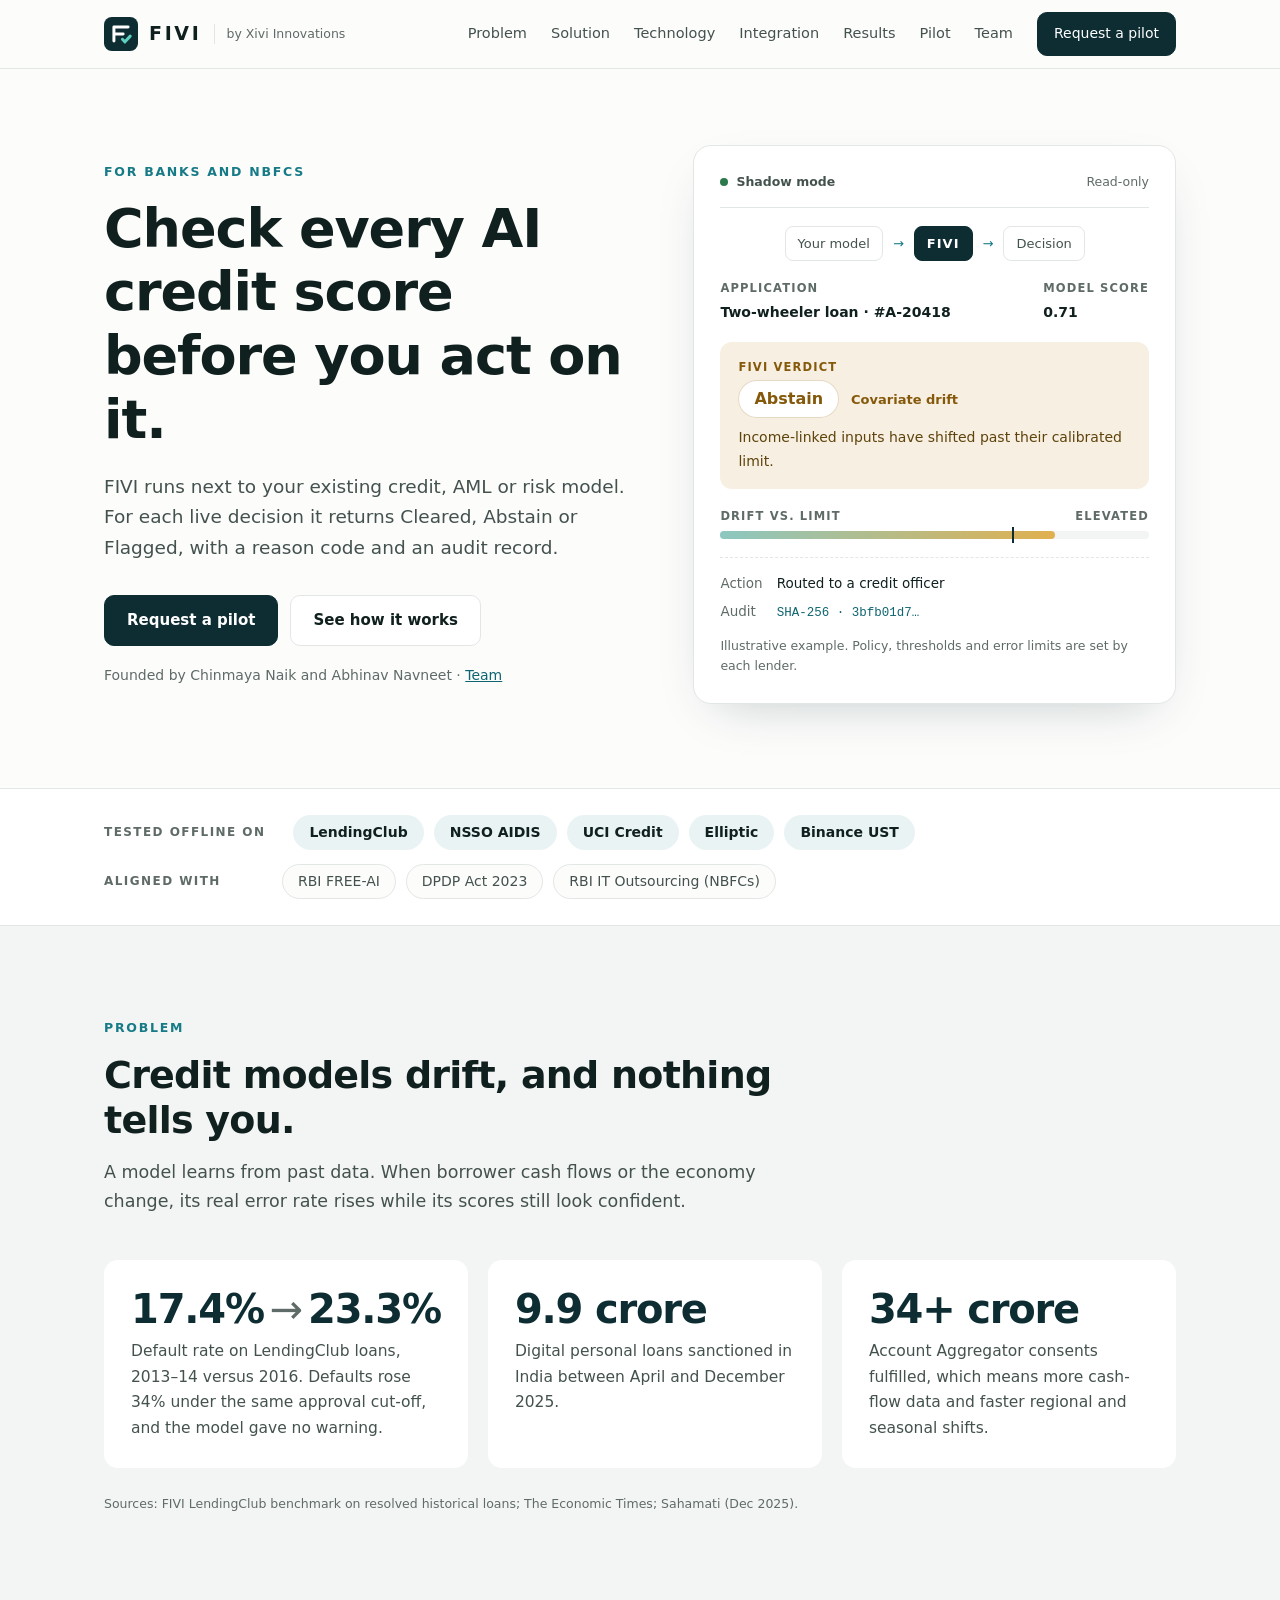
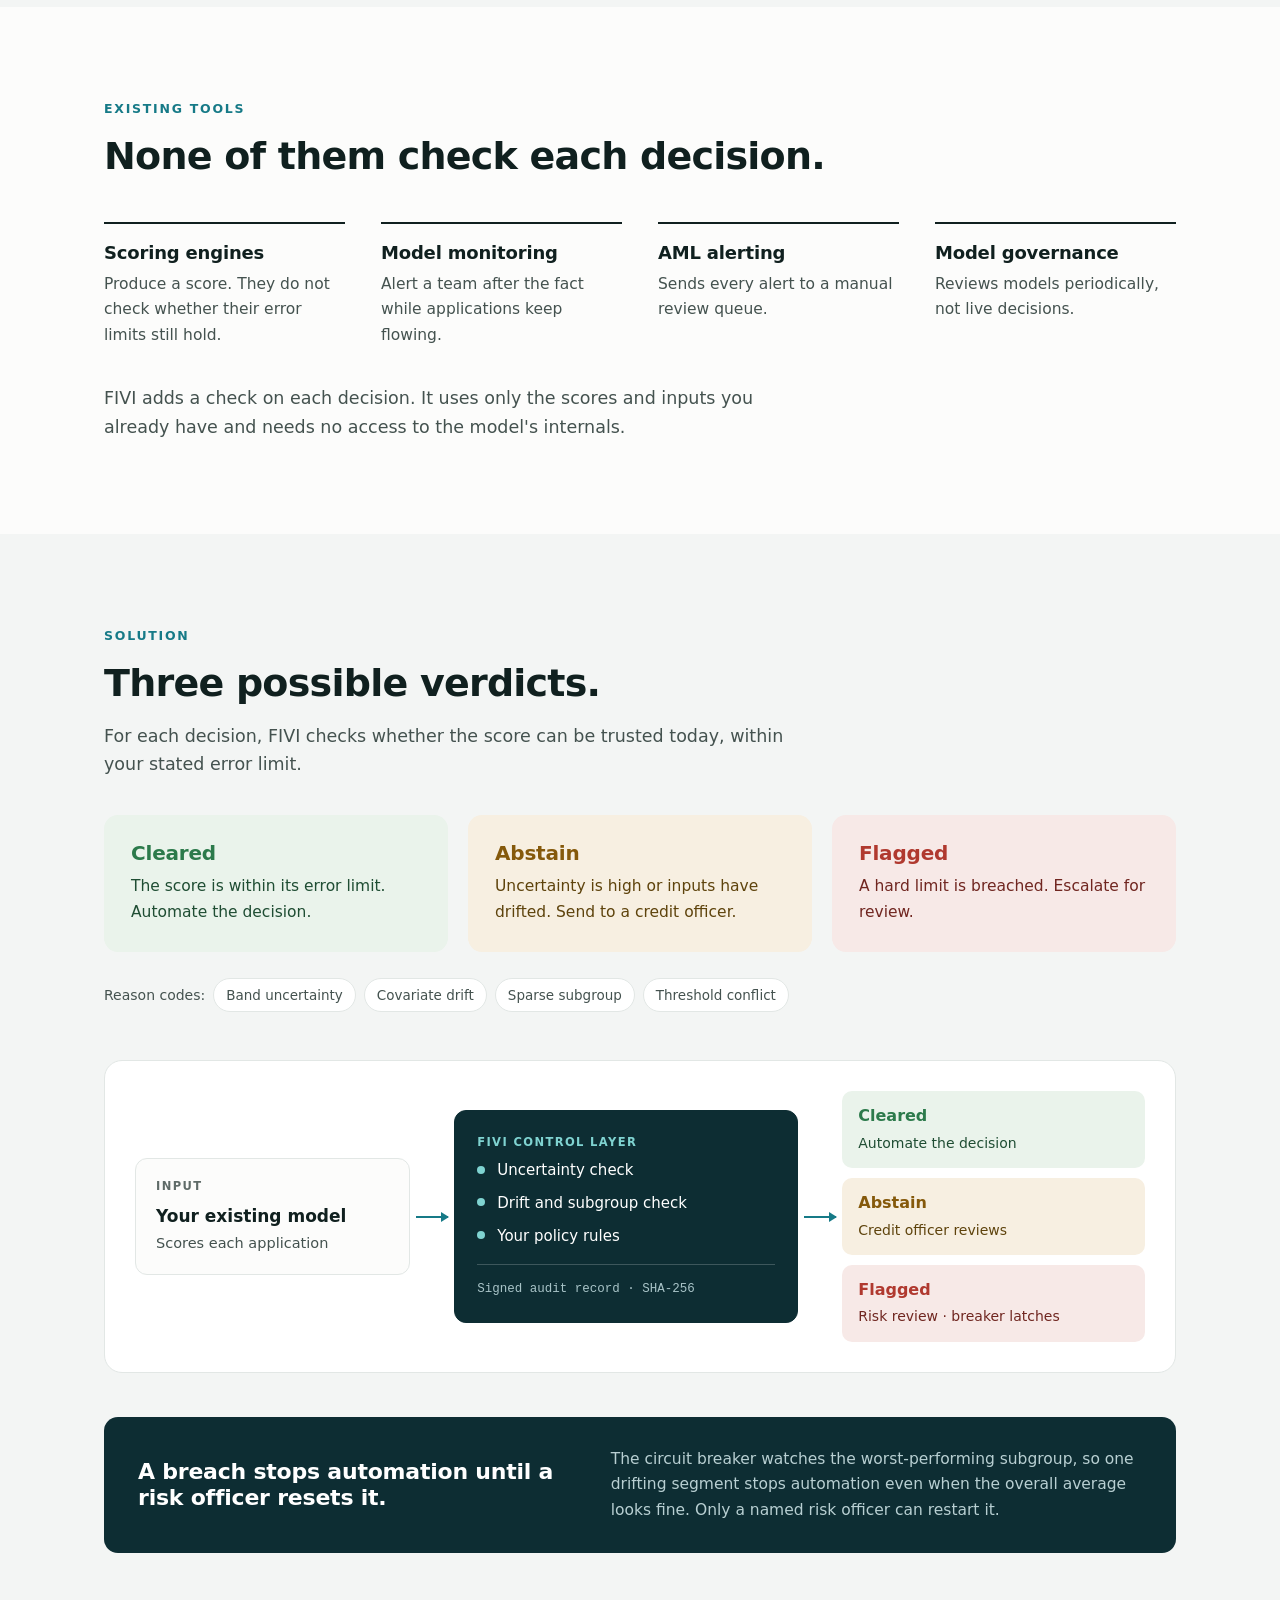
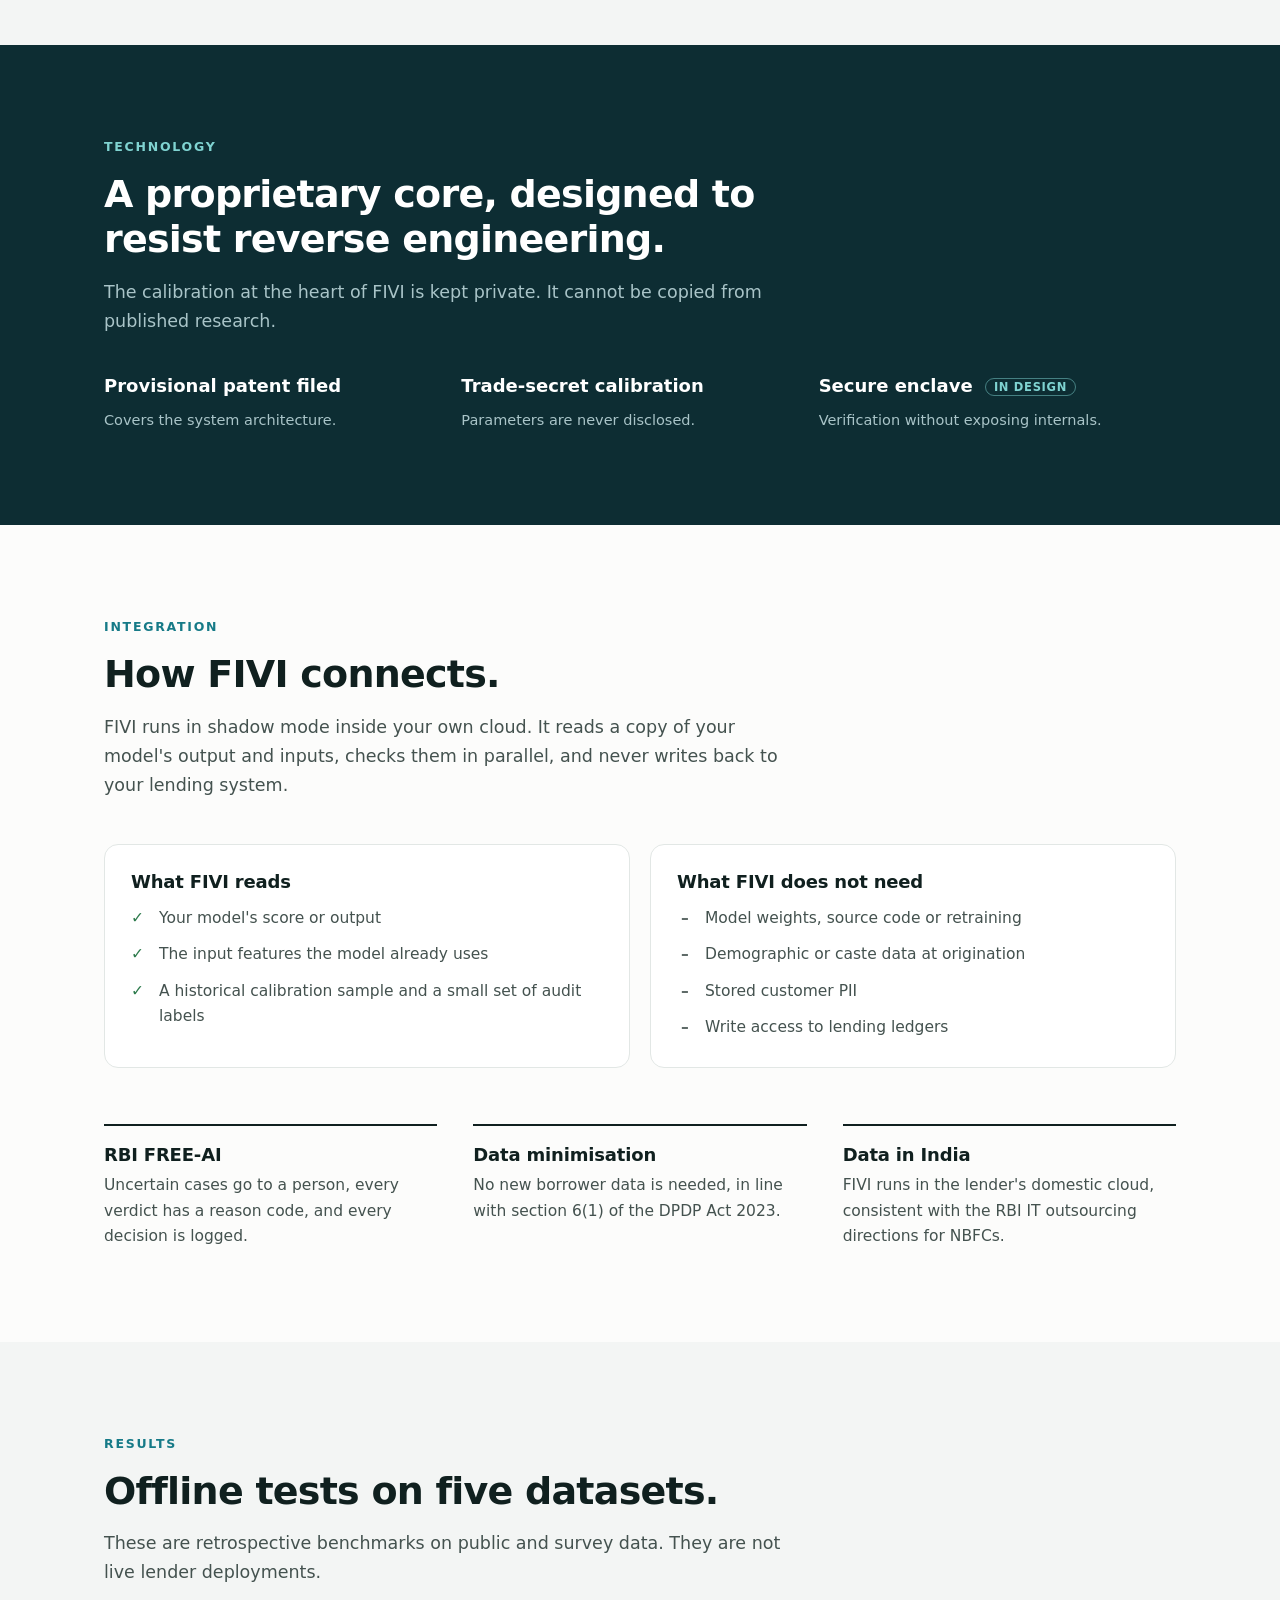
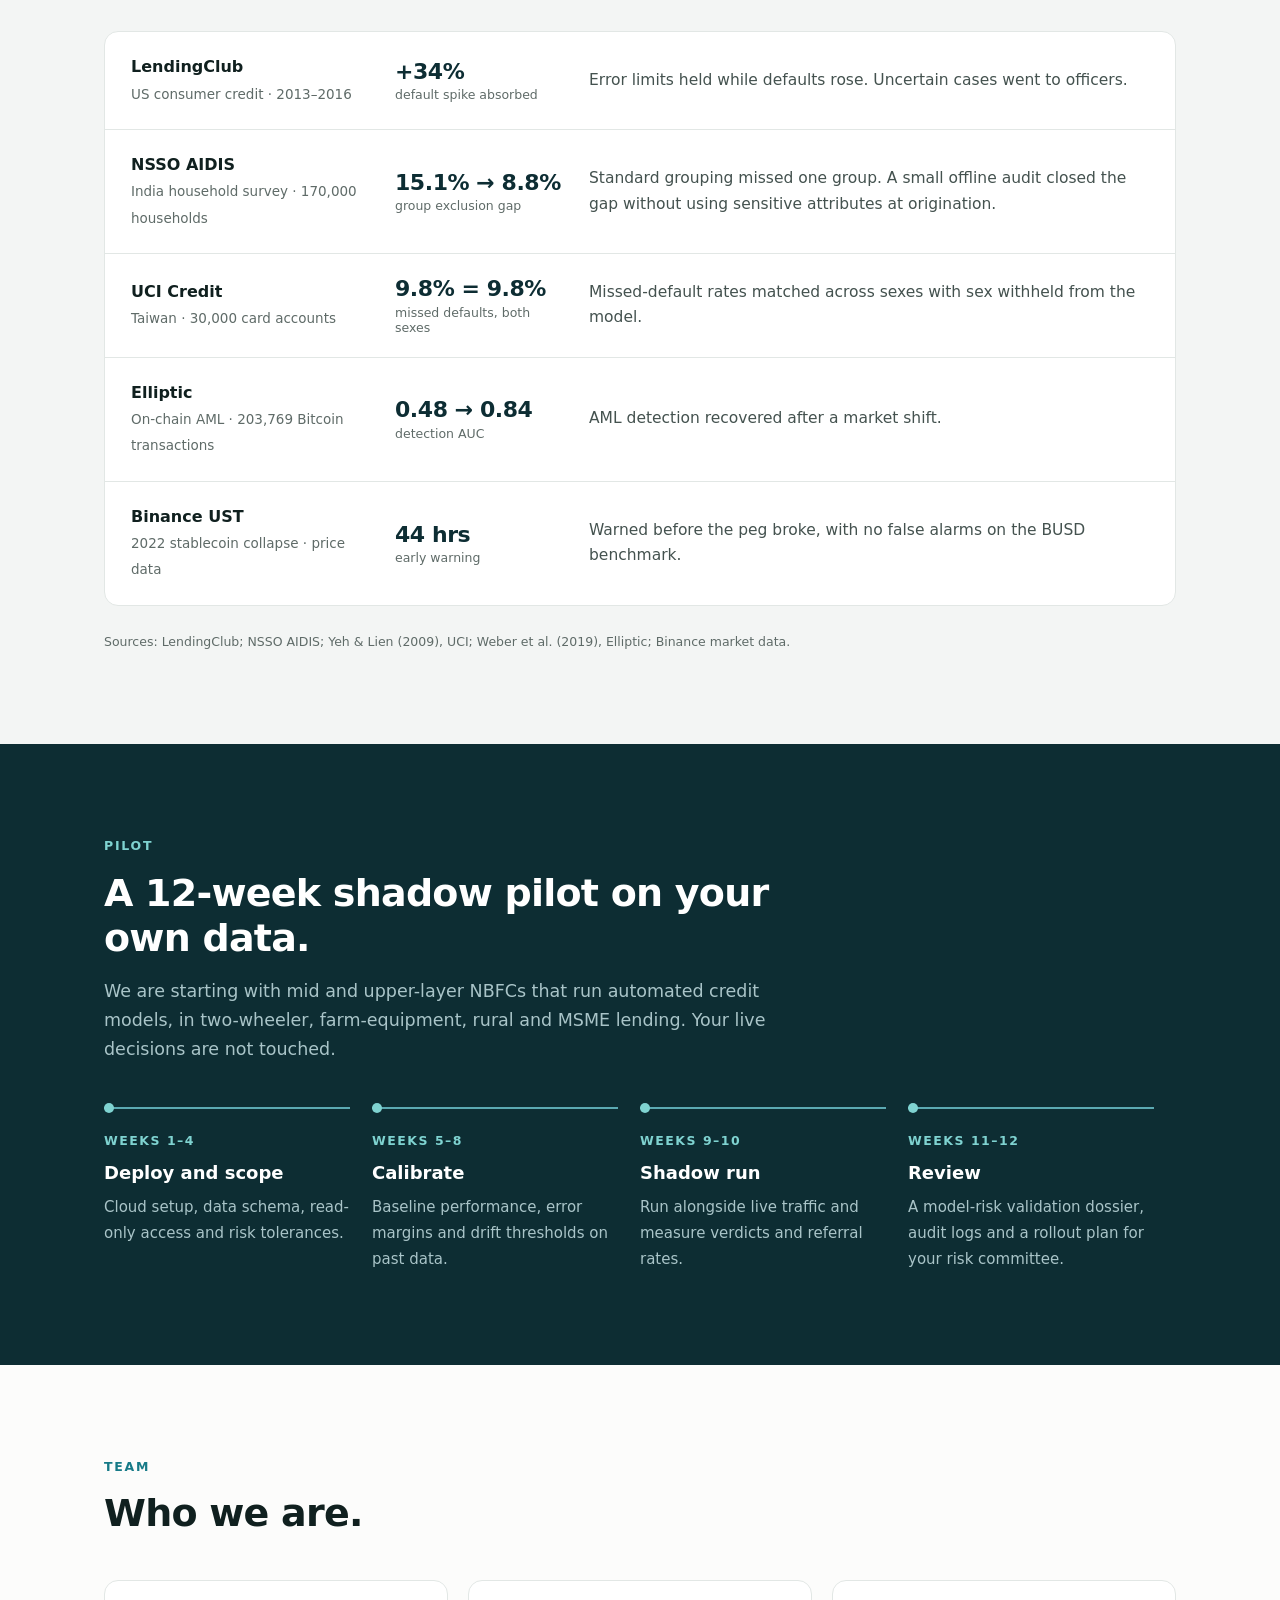
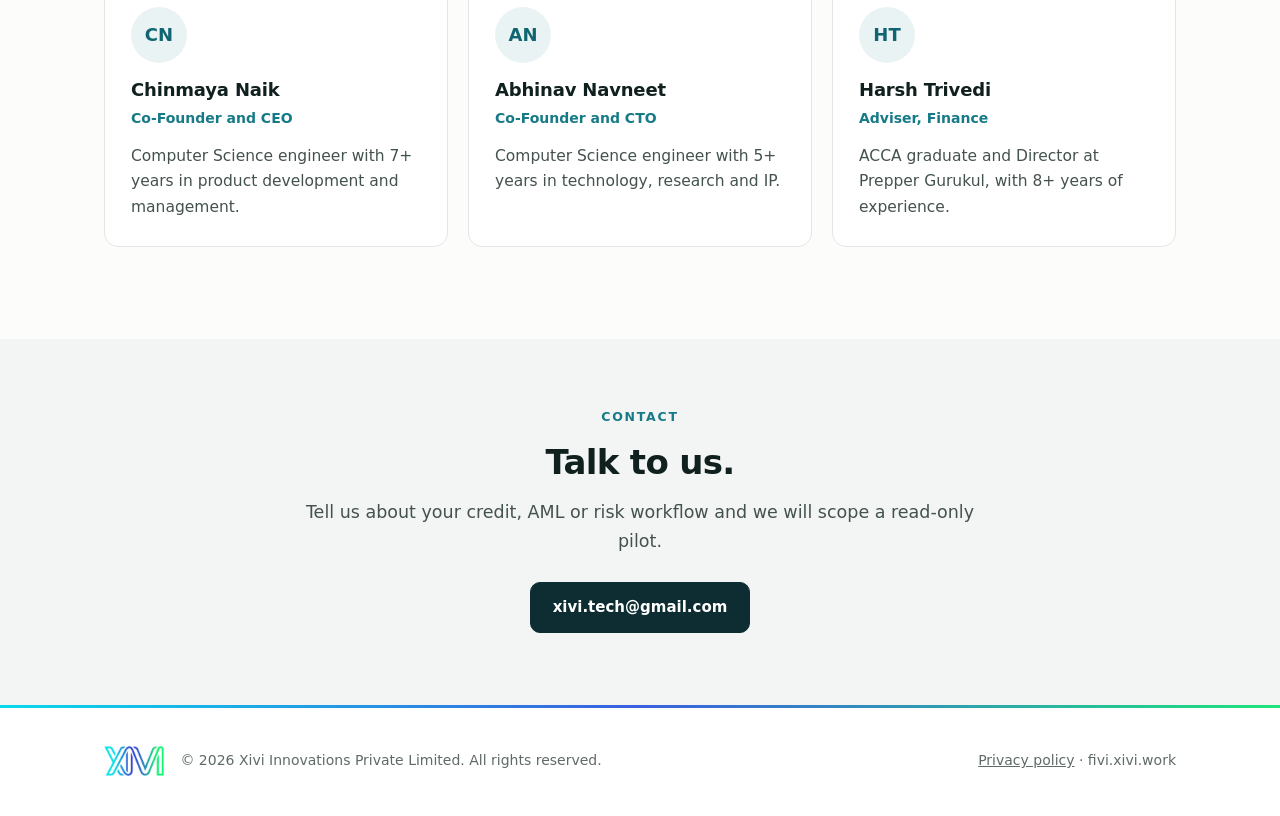
==== commit bb7d3324: "Security hardening: content security policy, referrer policy, frame guard, security.txt, no inline c" ====
--- a/index.html
+++ b/index.html
@@ -3,6 +3,8 @@
 <head>
 <meta charset="utf-8">
 <meta name="viewport" content="width=device-width, initial-scale=1">
+<meta http-equiv="Content-Security-Policy" content="default-src 'none'; script-src 'self'; style-src 'self' https://fonts.googleapis.com; font-src https://fonts.gstatic.com; img-src 'self' data:; connect-src 'none'; form-action 'none'; base-uri 'none'; object-src 'none'; manifest-src 'none'">
+<meta name="referrer" content="strict-origin-when-cross-origin">
 <meta name="color-scheme" content="only light">
 <title>FIVI — Verification layer for AI credit decisions | XIVI</title>
 <meta name="description" content="FIVI checks each live credit, AML or risk score against your error limits and returns Cleared, Abstain or Flagged with a reason code and audit record.">
@@ -60,7 +62,8 @@
 <link rel="preconnect" href="https://fonts.googleapis.com">
 <link rel="preconnect" href="https://fonts.gstatic.com" crossorigin>
 <link href="https://fonts.googleapis.com/css2?family=Inter:wght@400;500;600;700&display=swap" rel="stylesheet">
-<link rel="stylesheet" href="assets/site.css?v=7">
+<link rel="stylesheet" href="assets/site.css?v=9">
+<script src="assets/frame.js" defer></script>
 </head>
 <body>
 
@@ -172,7 +175,7 @@
       <div><h3>AML alerting</h3><p>Sends every alert to a manual review queue.</p></div>
       <div><h3>Model governance</h3><p>Reviews models periodically, not live decisions.</p></div>
     </div>
-    <p class="sec-intro" style="margin-top:36px">FIVI adds a check on each decision. It uses only the scores and inputs you already have and needs no access to the model's internals.</p>
+    <p class="sec-intro mt36">FIVI adds a check on each decision. It uses only the scores and inputs you already have and needs no access to the model's internals.</p>
   </div>
 </section>
 
@@ -181,7 +184,7 @@
     <p class="eyebrow">Solution</p>
     <h2>Three possible verdicts.</h2>
     <p class="sec-intro">For each decision, FIVI checks whether the score can be trusted today, within your stated error limit.</p>
-    <div class="grid g3" style="margin-top:36px">
+    <div class="grid g3 mt36">
       <div class="vc ok"><h3>Cleared</h3><p>The score is within its error limit. Automate the decision.</p></div>
       <div class="vc warn"><h3>Abstain</h3><p>Uncertainty is high or inputs have drifted. Send to a credit officer.</p></div>
       <div class="vc bad"><h3>Flagged</h3><p>A hard limit is breached. Escalate for review.</p></div>
--- a/assets/site.css
+++ b/assets/site.css
@@ -281,3 +281,9 @@
 .defend.solo{margin-top:36px;border-top:0}
 .defend.solo div{padding:0 28px 0 0}
 .defend.solo b{font-size:18px;margin-bottom:6px}
+
+/* classes that replace former inline styles */
+.mt36{margin-top:36px}
+[hidden]{display:none !important}
+
+.legal .mt36{margin-top:36px}
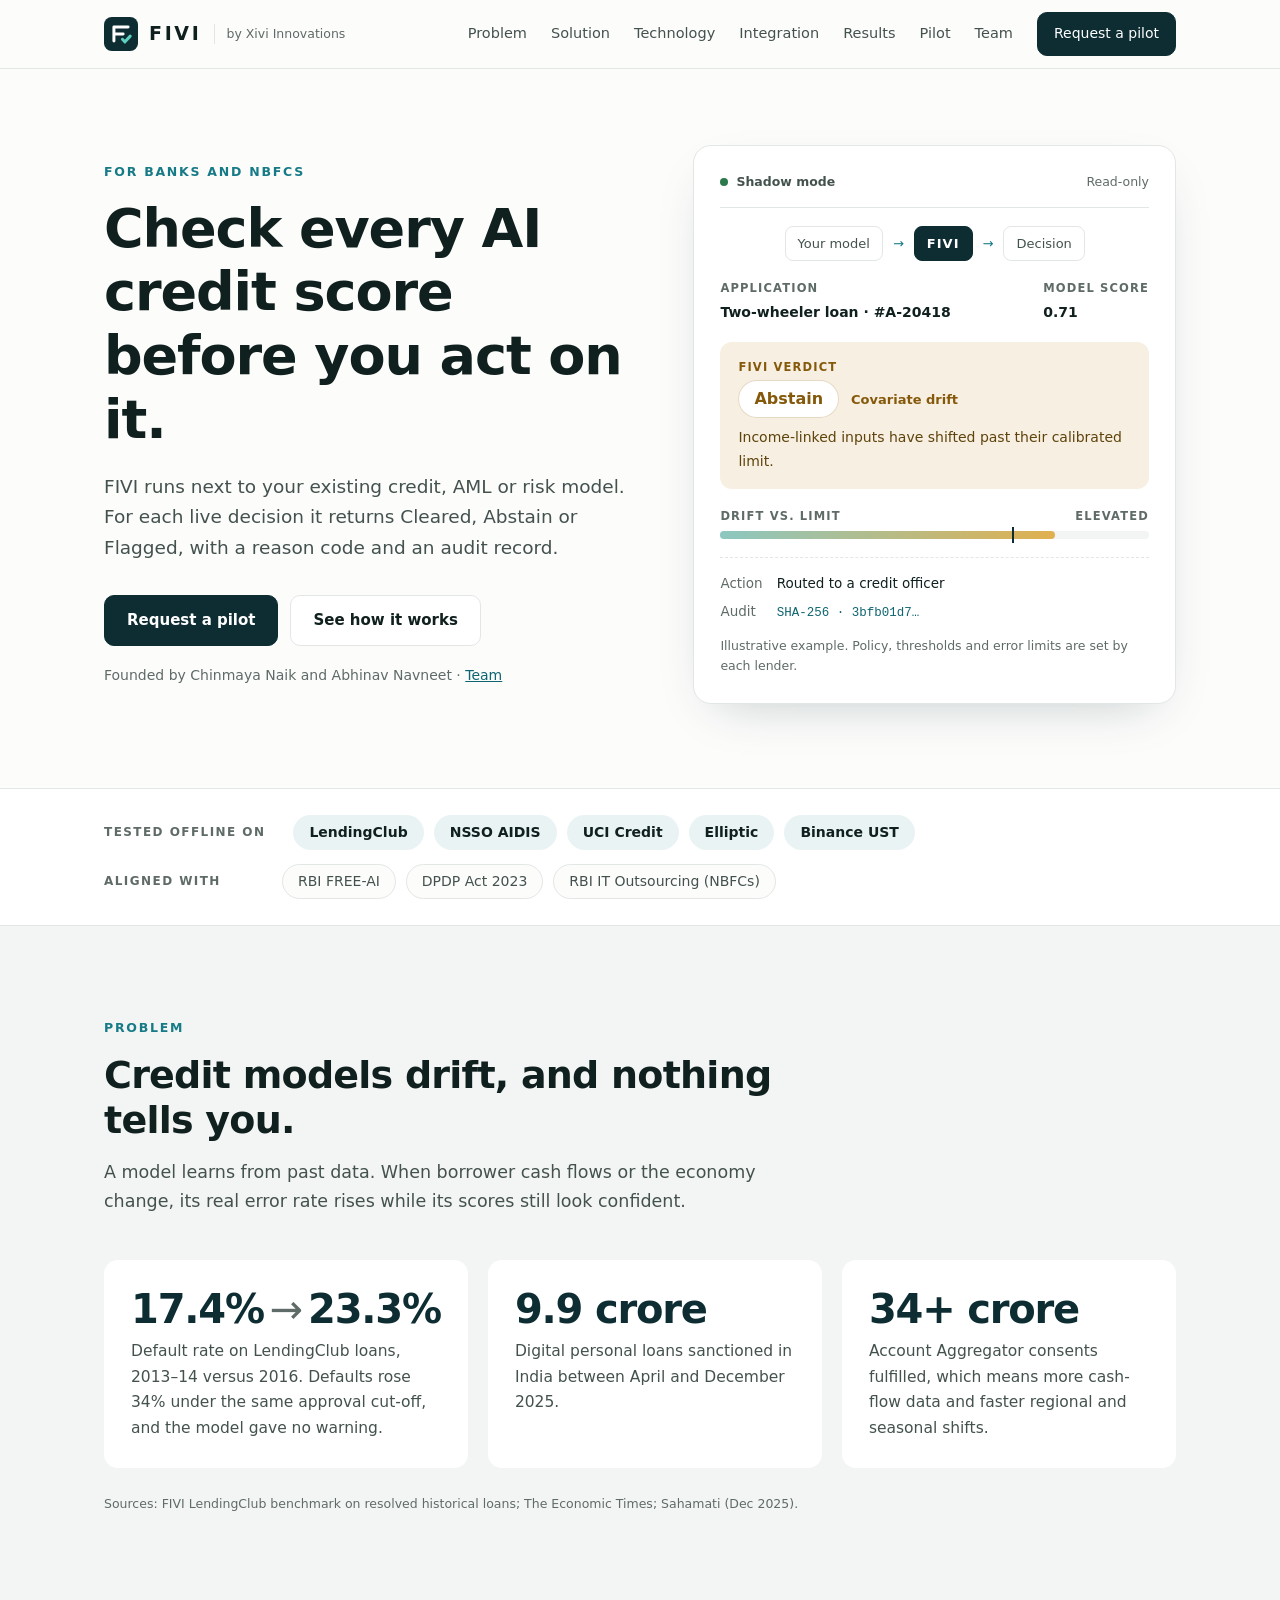
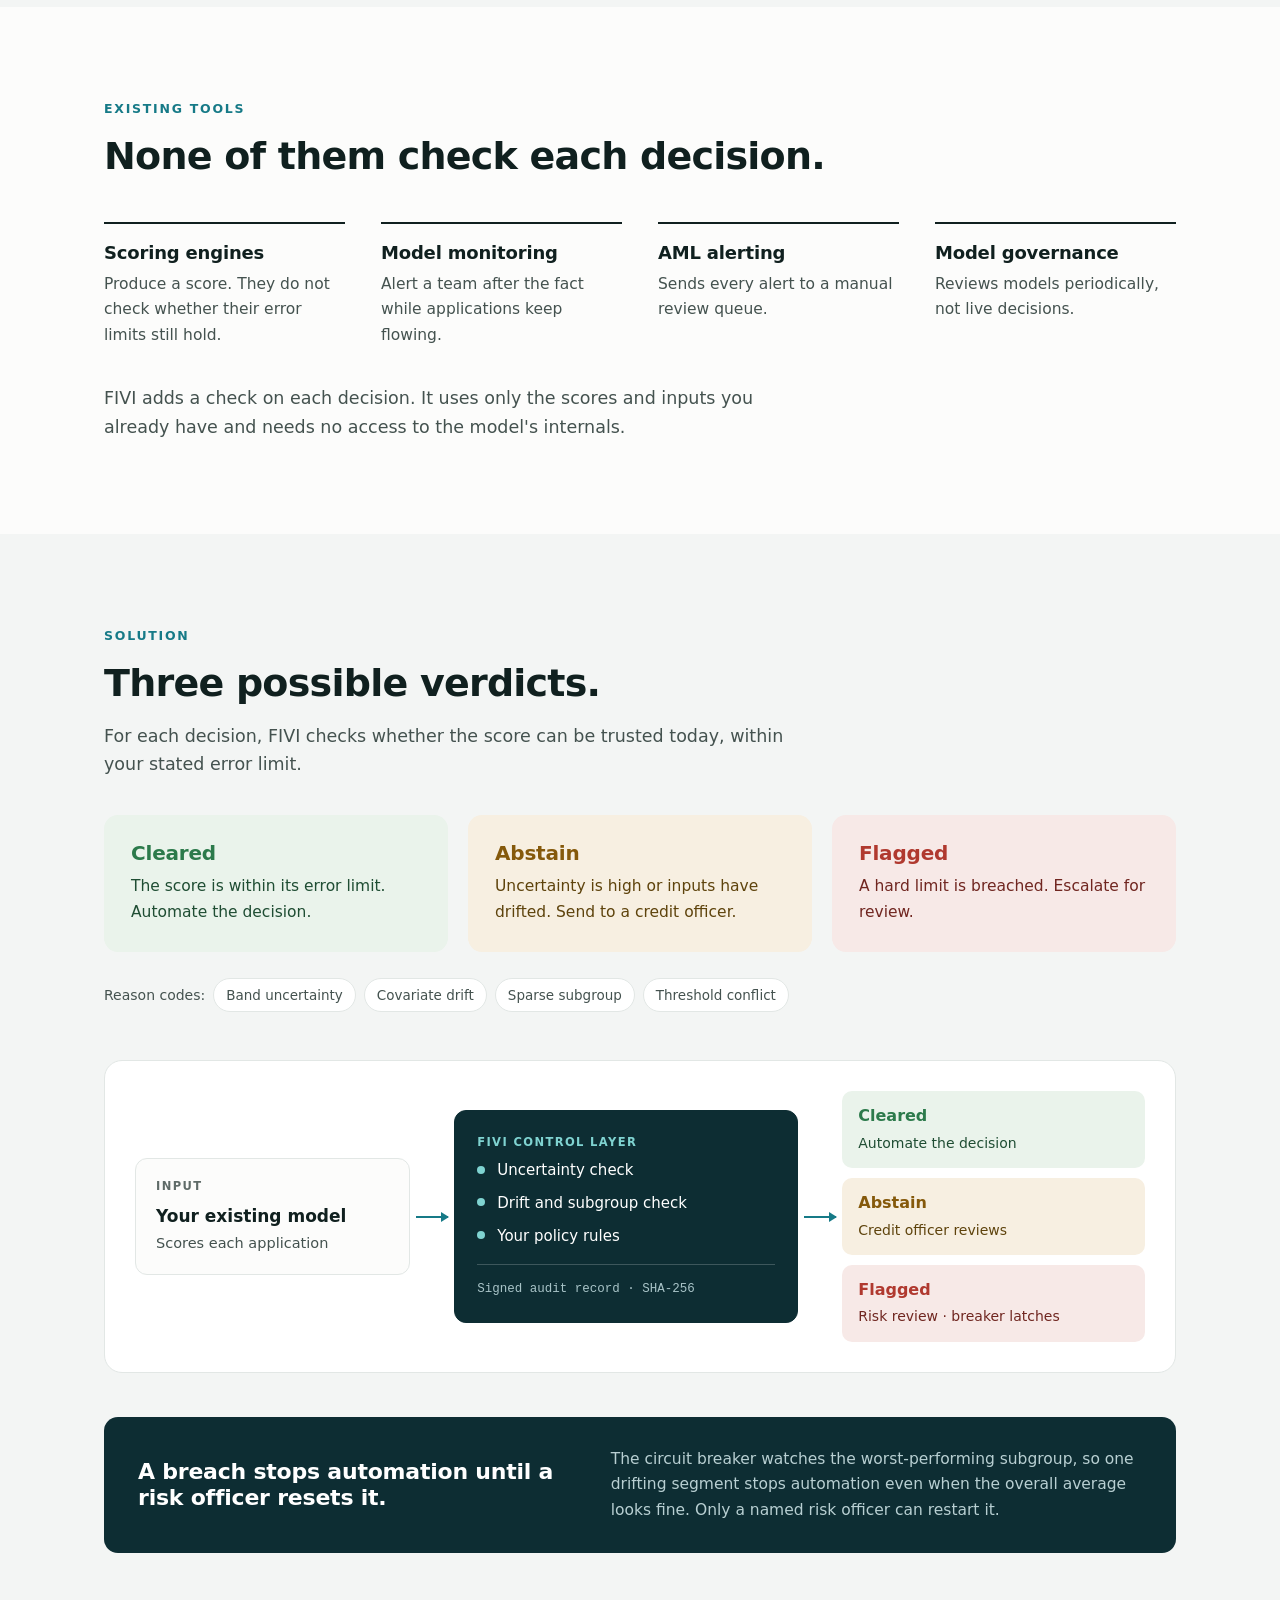
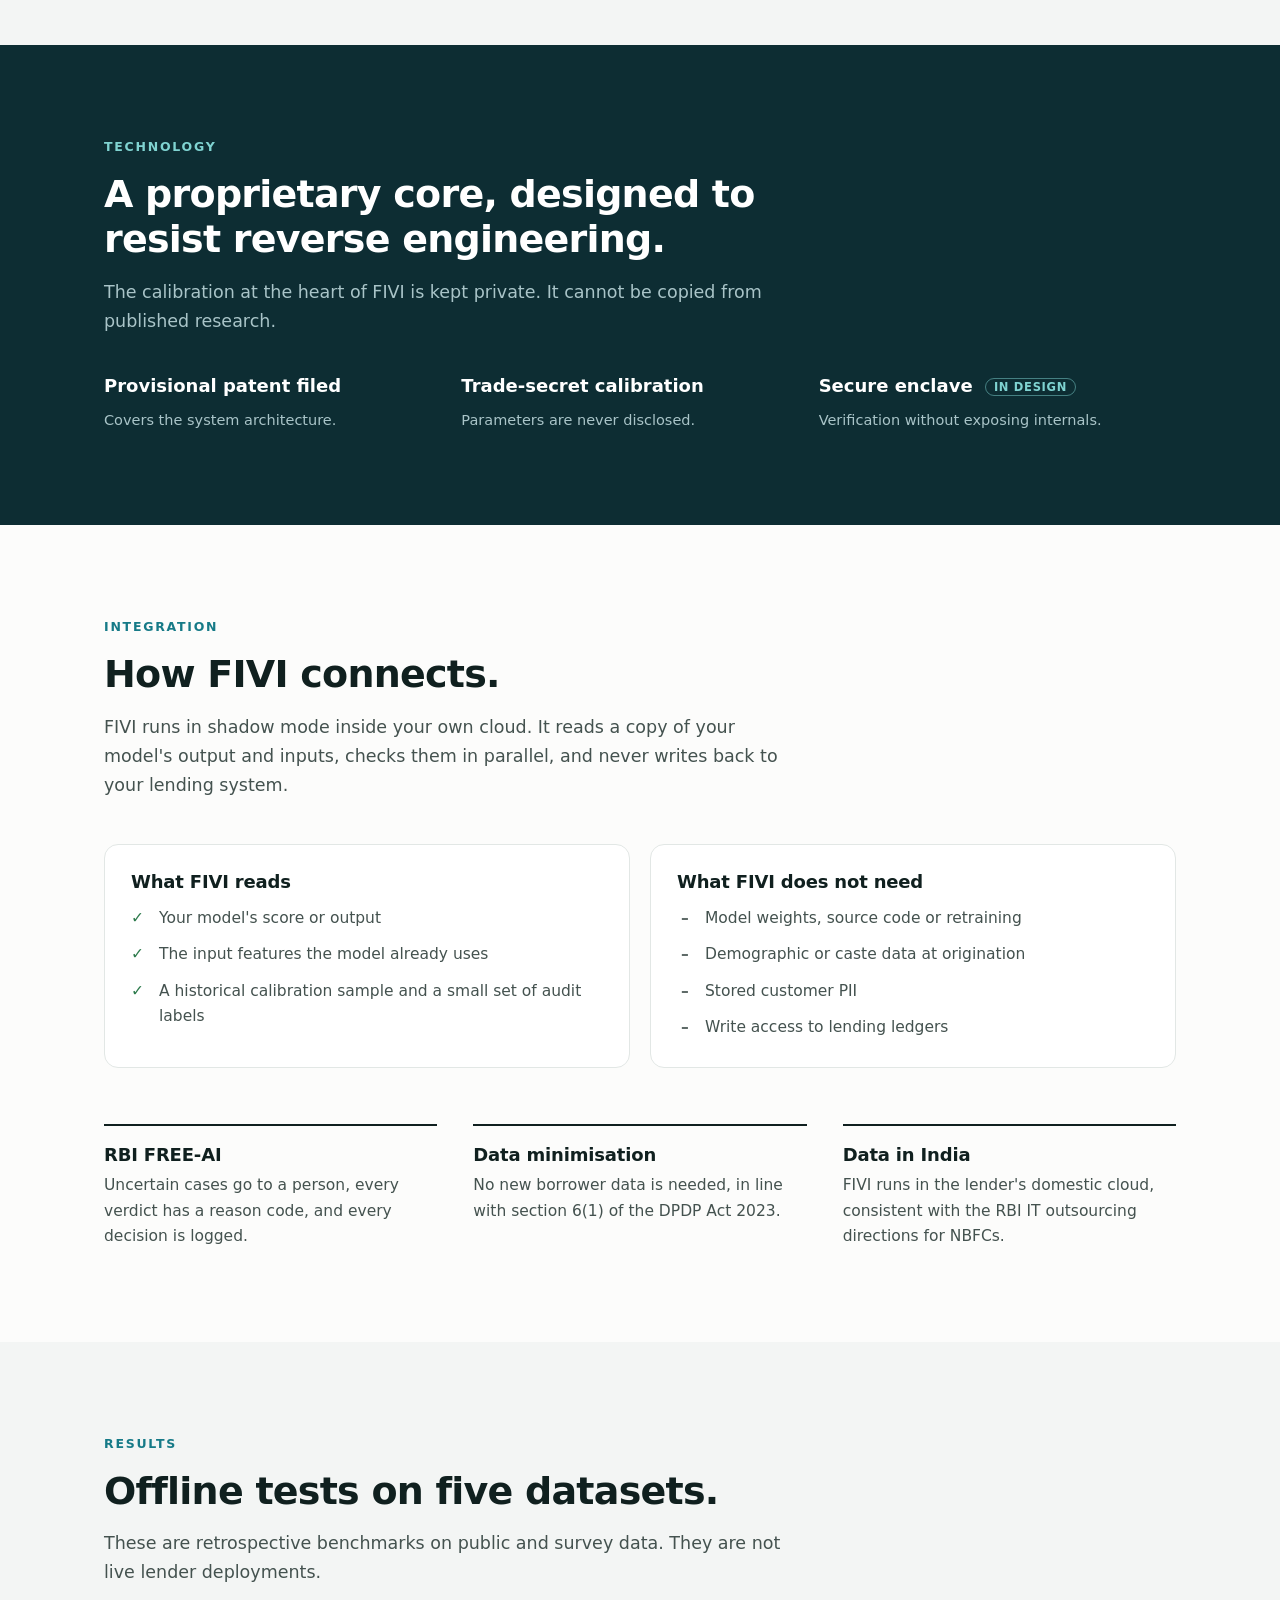
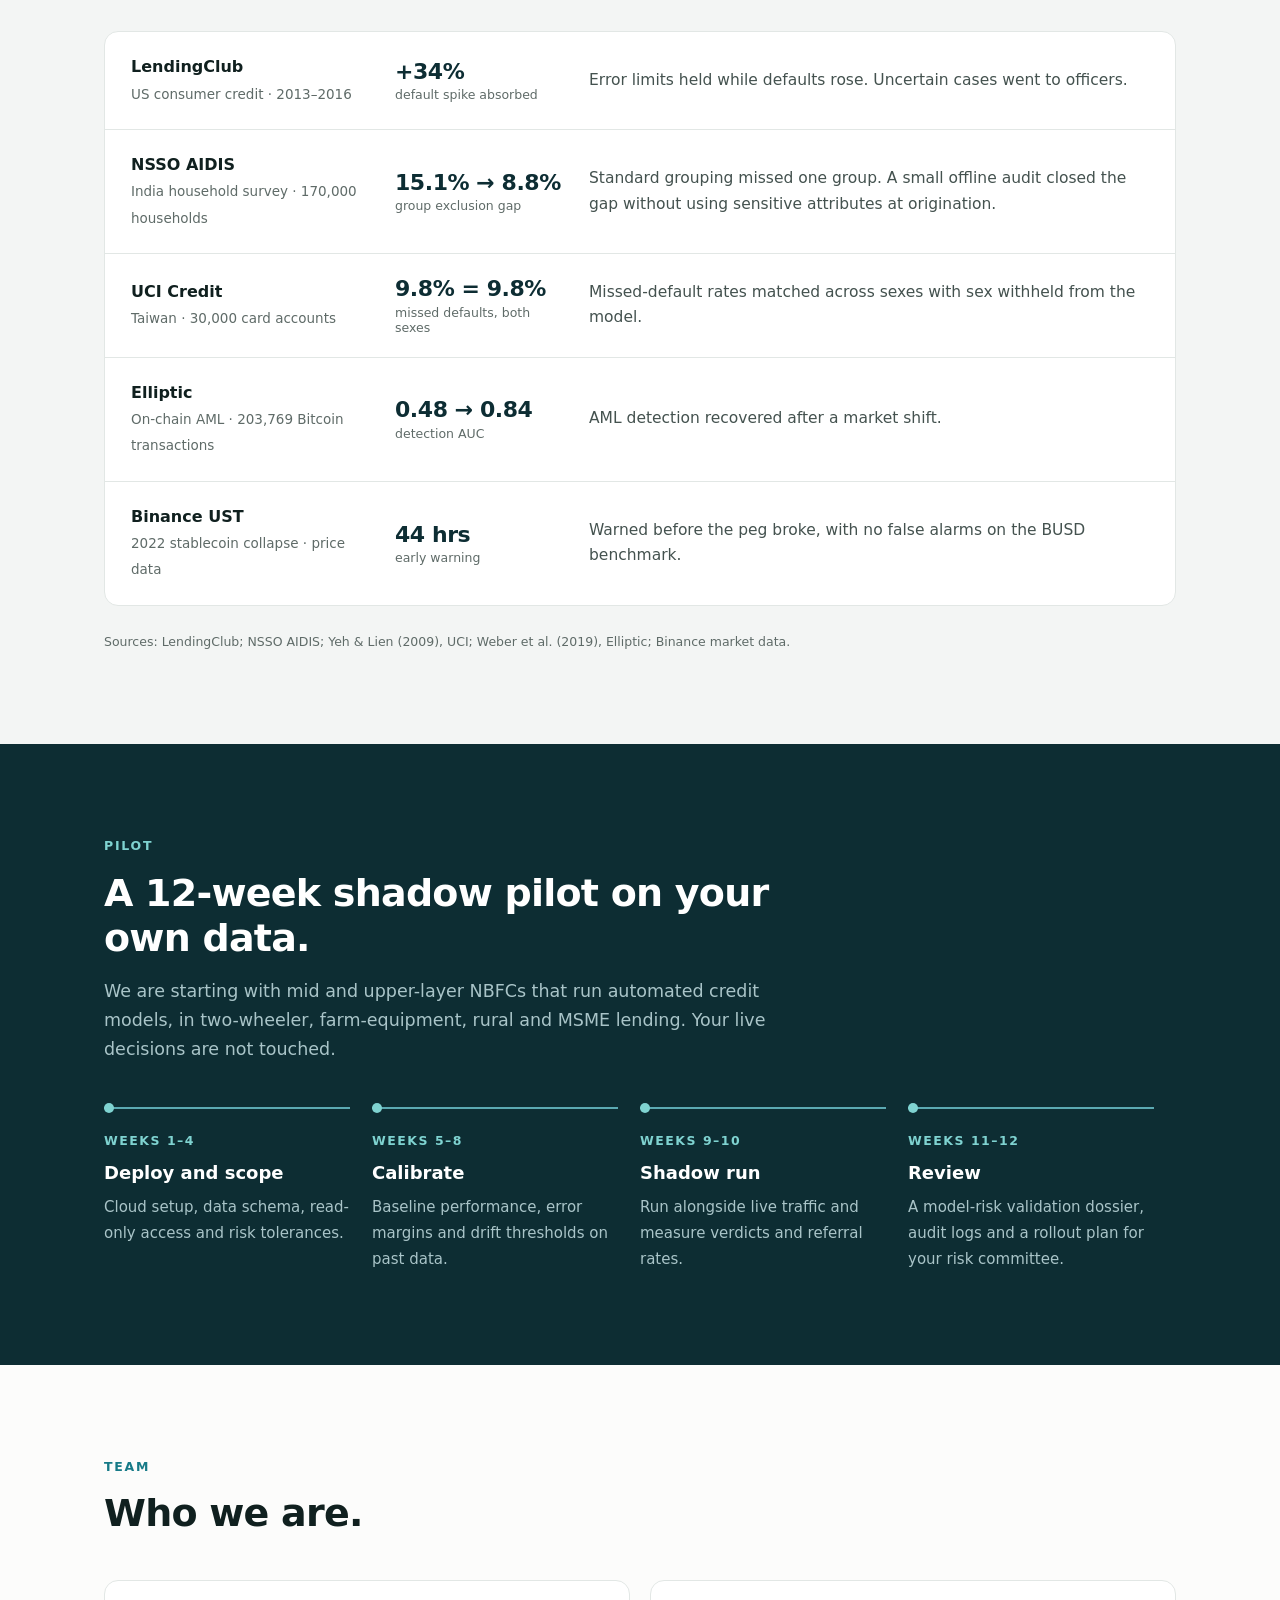
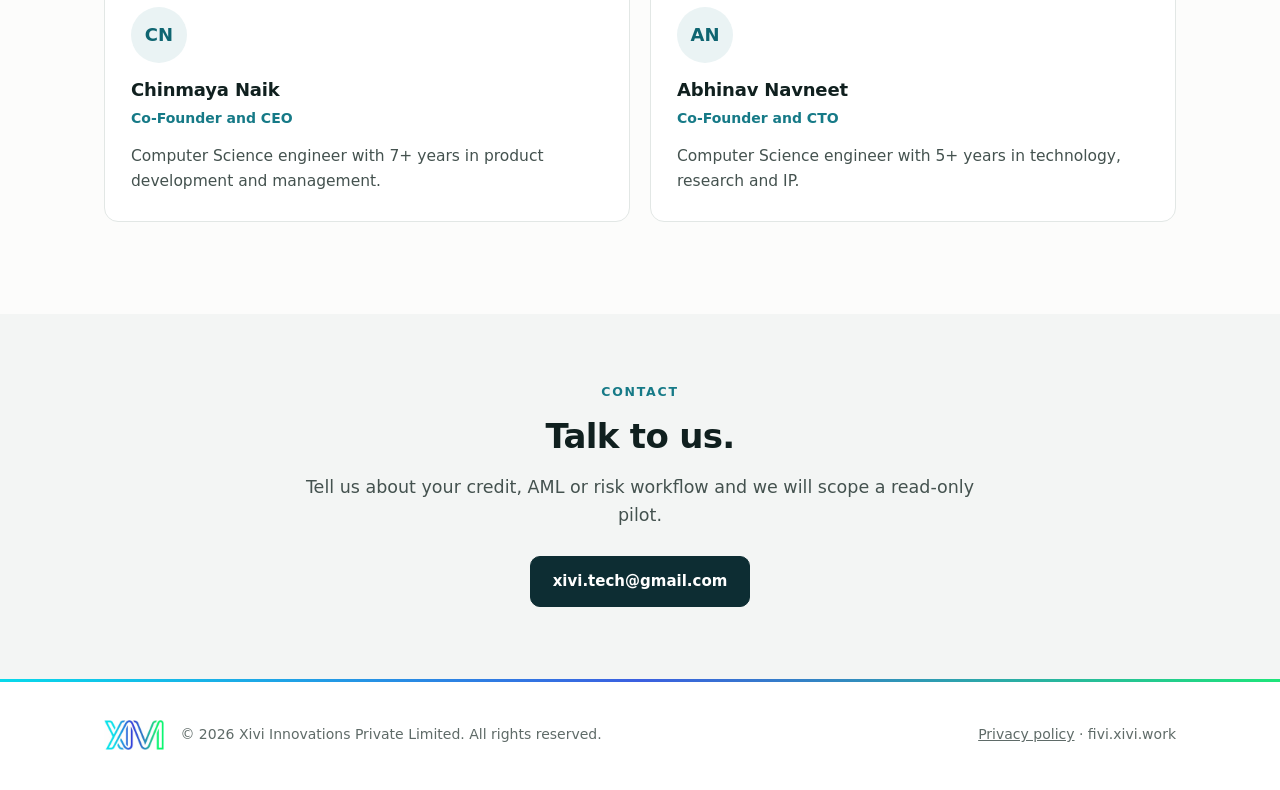
==== commit 1b24c167: "Remove adviser from team section Co-Authored-By: Claude Sonnet 5.5 <noreply@anthropic.com>" ====
--- a/index.html
+++ b/index.html
@@ -62,7 +62,7 @@
 <link rel="preconnect" href="https://fonts.googleapis.com">
 <link rel="preconnect" href="https://fonts.gstatic.com" crossorigin>
 <link href="https://fonts.googleapis.com/css2?family=Inter:wght@400;500;600;700&display=swap" rel="stylesheet">
-<link rel="stylesheet" href="assets/site.css?v=9">
+<link rel="stylesheet" href="assets/site.css?v=10">
 <script src="assets/frame.js" defer></script>
 </head>
 <body>
@@ -306,13 +306,11 @@
   <div class="wrap">
     <p class="eyebrow">Team</p>
     <h2>Who we are.</h2>
-    <div class="grid g3">
+    <div class="grid g2">
       <div class="card person"><div class="avatar">CN</div><h3>Chinmaya Naik</h3><div class="role">Co-Founder and CEO</div>
         <p>Computer Science engineer with 7+ years in product development and management.</p></div>
       <div class="card person"><div class="avatar">AN</div><h3>Abhinav Navneet</h3><div class="role">Co-Founder and CTO</div>
         <p>Computer Science engineer with 5+ years in technology, research and IP.</p></div>
-      <div class="card person"><div class="avatar">HT</div><h3>Harsh Trivedi</h3><div class="role">Adviser, Finance</div>
-        <p>ACCA graduate and Director at Prepper Gurukul, with 8+ years of experience.</p></div>
     </div>
   </div>
 </section>
